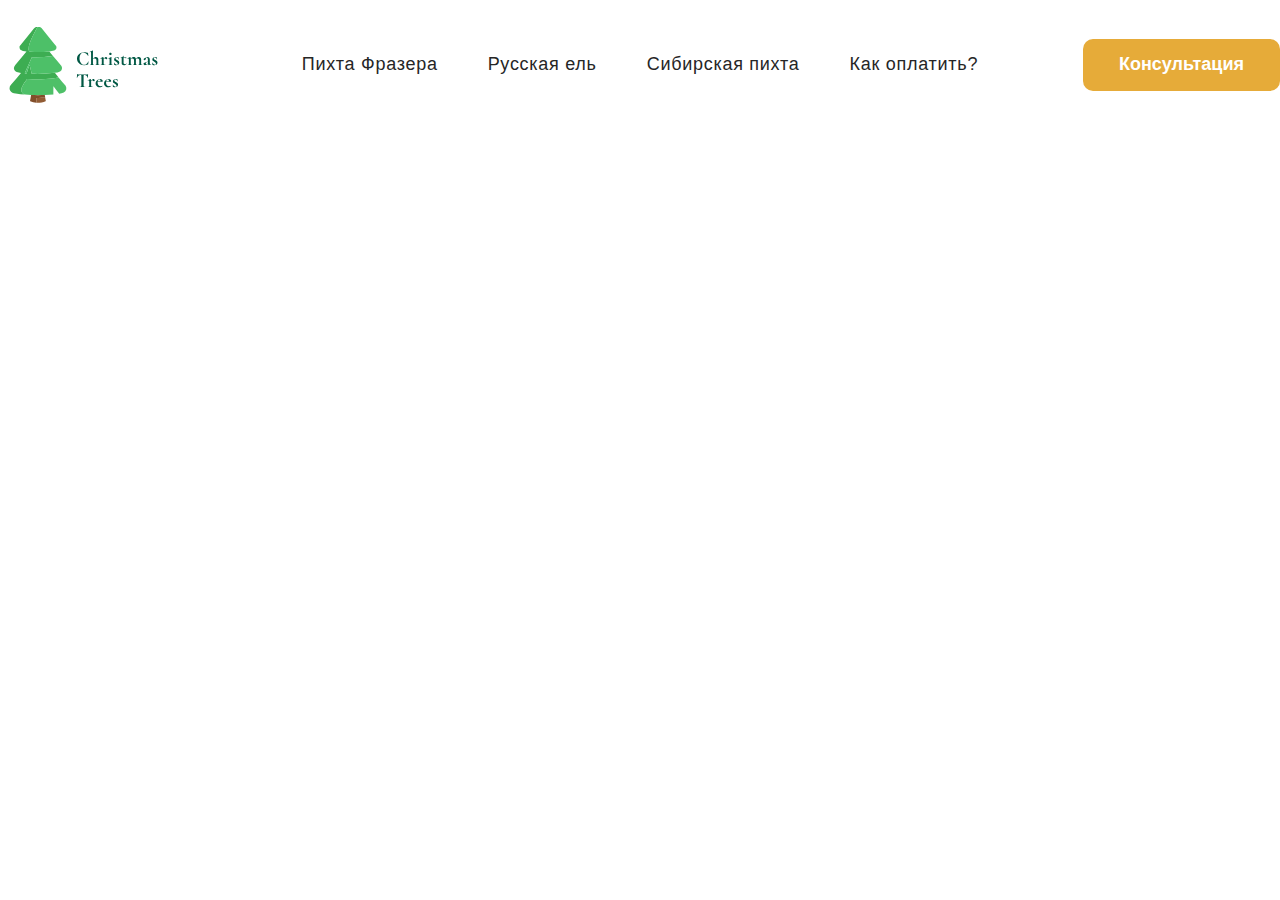
==== index.html @ d1c7f333 "first commit" ====
<!DOCTYPE html>
<html lang="ru">

<head>
  <meta charset="UTF-8">
  <meta http-equiv="X-UA-Compatible" content="IE=edge">
  <meta name="viewport" content="width=device-width, initial-scale=1.0">
  <title>Christmas Trees | Встречай Новый Год с прекрасной живой ёлочкой !</title>
  <link rel="shortcut icon" href="favicon.png" type="image/png">
  <link rel="preload" href="fonts/cormorant-v11-latin_cyrillic-700.woff2" as="font" type="font/woff2" crossorigin>
  <link rel="stylesheet" href="css/normalize.css">
  <link rel="stylesheet" href="css/default.css">
  <link rel="stylesheet" href="css/header.css">
  <link rel="stylesheet" href="css/logo.css">
  <link rel="stylesheet" href="css/burger.css">
  <link rel="stylesheet" href="css/navigation.css">
</head>

<body>
  <header class="header">
    <div class="container header__container">
      <svg class="header__logo logo" viewBox="0 0 164 76" role="image" aria-label="Логотип компании Christmas Trees">
        <use xlink:href="#logo" />
      </svg>

      <button class="burger header__burger">
        <span class="burger__line"></span>
      </button>

      <nav class="header__navigation navigation">
        <ul class="navigation__list">
          <li class="navigation__item"><a href="" class="navigation__link">Пихта Фразера</a></li>
          <li class="navigation__item"><a href="" class="navigation__link">Русская ель</a></li>
          <li class="navigation__item"><a href="" class="navigation__link">Сибирская пихта</a></li>
          <li class="navigation__item"><a href="" class="navigation__link">Как оплатить?</a></li>
        </ul>
      </nav>

      <button class="header__consultation">Консультация</button>
    </div>
  </header>

  <main>
    <section class="hero">
      <div class="container">
        <h1>Встречай Новый Год с прекрасной живой ёлочкой !</h1>
      </div>
    </section>
    <section class="features">
      <div class="container"></div>
    </section>
    <section class="product" id="1">
      <div class="container"></div>
    </section>
    <section class="product" id="2">
      <div class="container"></div>
    </section>
    <section class="product" id="3">
      <div class="container"></div>
    </section>
    <section class="pay">
      <div class="container"></div>
    </section>
  </main>
  <footer class="footer">
    <div class="container"></div>
  </footer><svg class="hide">
    <symbol id="logo" width="164" height="76" fill="none" xmlns="http://www.w3.org/2000/svg">
      <path
        d="M84.42 25.28C85.0067 25.28 85.62 25.3333 86.26 25.44C86.9 25.5333 87.4 25.66 87.76 25.82C87.88 25.86 87.9533 25.9133 87.98 25.98C88.02 26.0333 88.0533 26.1333 88.08 26.28L88.32 29.06C88.32 29.1 88.2867 29.1267 88.22 29.14C88.1533 29.1533 88.1133 29.1333 88.1 29.08C87.6467 28.0267 87.04 27.2133 86.28 26.64C85.52 26.0667 84.64 25.78 83.64 25.78C82.32 25.78 81.3 26.2667 80.58 27.24C79.86 28.2133 79.5 29.52 79.5 31.16C79.5 32.3867 79.6933 33.5067 80.08 34.52C80.48 35.5333 81.0333 36.34 81.74 36.94C82.46 37.5267 83.2733 37.82 84.18 37.82C85.0333 37.82 85.7933 37.54 86.46 36.98C87.14 36.4067 87.7467 35.54 88.28 34.38C88.2933 34.3267 88.3333 34.3067 88.4 34.32C88.48 34.3333 88.52 34.36 88.52 34.4L88.22 37.12C88.1933 37.28 88.16 37.3867 88.12 37.44C88.0933 37.48 88.02 37.5267 87.9 37.58C86.7133 38.02 85.4933 38.24 84.24 38.24C82.6133 38.24 81.2533 37.92 80.16 37.28C79.0667 36.6267 78.26 35.8067 77.74 34.82C77.2333 33.82 76.98 32.78 76.98 31.7C76.98 30.4333 77.32 29.3133 78 28.34C78.6933 27.3667 79.6067 26.6133 80.74 26.08C81.8867 25.5467 83.1133 25.28 84.42 25.28ZM99.3989 37.76C99.4522 37.76 99.4789 37.8 99.4789 37.88C99.4789 37.96 99.4522 38 99.3989 38C99.0522 38 98.7722 37.9933 98.5589 37.98L97.3989 37.96L96.1989 37.98C95.9989 37.9933 95.7256 38 95.3789 38C95.3522 38 95.3389 37.96 95.3389 37.88C95.3389 37.8 95.3522 37.76 95.3789 37.76C95.7922 37.76 96.0722 37.6667 96.2189 37.48C96.3789 37.28 96.4589 36.9133 96.4589 36.38V33.5C96.4589 32.78 96.3256 32.2467 96.0589 31.9C95.7922 31.5533 95.3789 31.38 94.8189 31.38C94.4989 31.38 94.1656 31.4467 93.8189 31.58C93.4856 31.7133 93.1922 31.8933 92.9389 32.12V36.38C92.9389 36.9133 93.0122 37.28 93.1589 37.48C93.3189 37.6667 93.6056 37.76 94.0189 37.76C94.0722 37.76 94.0989 37.8 94.0989 37.88C94.0989 37.96 94.0722 38 94.0189 38C93.6722 38 93.3922 37.9933 93.1789 37.98L92.0189 37.96L90.8189 37.98C90.6189 37.9933 90.3456 38 89.9989 38C89.9722 38 89.9589 37.96 89.9589 37.88C89.9589 37.8 89.9722 37.76 89.9989 37.76C90.4122 37.76 90.6922 37.6667 90.8389 37.48C90.9989 37.28 91.0789 36.9133 91.0789 36.38V26.22C91.0789 25.7533 91.0322 25.42 90.9389 25.22C90.8589 25.02 90.7122 24.92 90.4989 24.92C90.3122 24.92 90.0589 24.9933 89.7389 25.14H89.7189C89.6789 25.14 89.6389 25.1067 89.5989 25.04C89.5722 24.96 89.5722 24.9133 89.5989 24.9L92.5189 23.52L92.6189 23.5C92.6856 23.5 92.7522 23.5333 92.8189 23.6C92.8989 23.6533 92.9389 23.7067 92.9389 23.76V31.68C93.8856 30.5867 94.8989 30.04 95.9789 30.04C96.6989 30.04 97.2656 30.2733 97.6789 30.74C98.1056 31.1933 98.3189 31.7933 98.3189 32.54V36.38C98.3189 36.9133 98.3922 37.28 98.5389 37.48C98.6989 37.6667 98.9856 37.76 99.3989 37.76ZM105.935 30.08C106.241 30.08 106.535 30.1933 106.815 30.42C107.108 30.6333 107.255 30.8933 107.255 31.2C107.255 31.48 107.168 31.7133 106.995 31.9C106.821 32.0733 106.595 32.16 106.315 32.16C106.115 32.16 105.948 32.12 105.815 32.04C105.695 31.96 105.568 31.84 105.435 31.68C105.315 31.5467 105.208 31.4533 105.115 31.4C105.035 31.3333 104.935 31.3 104.815 31.3C104.681 31.3 104.535 31.3533 104.375 31.46C104.228 31.5533 103.995 31.76 103.675 32.08V36.38C103.675 36.9133 103.801 37.28 104.055 37.48C104.308 37.6667 104.775 37.76 105.455 37.76C105.508 37.76 105.535 37.8 105.535 37.88C105.535 37.96 105.508 38 105.455 38C104.988 38 104.621 37.9933 104.355 37.98L102.735 37.96L101.555 37.98C101.355 37.9933 101.081 38 100.735 38C100.695 38 100.675 37.96 100.675 37.88C100.675 37.8 100.695 37.76 100.735 37.76C101.148 37.76 101.428 37.6667 101.575 37.48C101.721 37.28 101.795 36.9133 101.795 36.38V32.62C101.795 32.2067 101.741 31.9067 101.635 31.72C101.541 31.52 101.388 31.42 101.175 31.42C100.948 31.42 100.628 31.5133 100.215 31.7H100.175C100.135 31.7 100.101 31.6667 100.075 31.6C100.061 31.5333 100.068 31.4933 100.095 31.48L102.875 30.12C102.955 30.0933 103.001 30.08 103.015 30.08C103.161 30.08 103.295 30.22 103.415 30.5C103.548 30.7667 103.628 31.1333 103.655 31.6C104.201 31.04 104.648 30.6467 104.995 30.42C105.355 30.1933 105.668 30.08 105.935 30.08ZM108.513 38C108.473 38 108.453 37.96 108.453 37.88C108.453 37.8 108.473 37.76 108.513 37.76C108.926 37.76 109.206 37.6667 109.353 37.48C109.499 37.28 109.573 36.9133 109.573 36.38V32.8C109.573 32.3467 109.526 32.02 109.433 31.82C109.339 31.62 109.186 31.52 108.973 31.52C108.799 31.52 108.553 31.5933 108.233 31.74H108.213C108.159 31.74 108.119 31.7067 108.093 31.64C108.066 31.56 108.073 31.5133 108.113 31.5L111.133 30.1L111.193 30.08C111.259 30.08 111.326 30.1133 111.393 30.18C111.459 30.2467 111.493 30.3067 111.493 30.36V30.8C111.466 31.3333 111.453 31.9867 111.453 32.76V36.38C111.453 36.9133 111.526 37.28 111.673 37.48C111.833 37.6667 112.119 37.76 112.533 37.76C112.573 37.76 112.593 37.8 112.593 37.88C112.593 37.96 112.573 38 112.533 38C112.186 38 111.913 37.9933 111.713 37.98L110.513 37.96L109.333 37.98C109.133 37.9933 108.859 38 108.513 38ZM110.433 28.1C110.046 28.1 109.746 27.9933 109.533 27.78C109.319 27.5667 109.213 27.2667 109.213 26.88C109.213 26.5333 109.319 26.26 109.533 26.06C109.759 25.8467 110.059 25.74 110.433 25.74C110.806 25.74 111.093 25.84 111.293 26.04C111.493 26.24 111.593 26.52 111.593 26.88C111.593 27.2667 111.493 27.5667 111.293 27.78C111.093 27.9933 110.806 28.1 110.433 28.1ZM115.547 31.24C115.547 31.6267 115.68 31.96 115.947 32.24C116.227 32.52 116.627 32.8133 117.147 33.12C117.653 33.4133 118.027 33.6467 118.267 33.82C118.52 33.98 118.747 34.2133 118.947 34.52C119.147 34.8133 119.247 35.1733 119.247 35.6C119.247 36.0533 119.133 36.48 118.907 36.88C118.68 37.28 118.34 37.6067 117.887 37.86C117.433 38.1 116.893 38.22 116.267 38.22C115.533 38.22 114.84 38.04 114.187 37.68C114.107 37.6 114.067 37.52 114.067 37.44L114.027 35.46C114.027 35.42 114.06 35.4 114.127 35.4C114.207 35.3867 114.253 35.3933 114.267 35.42C114.48 36.0867 114.833 36.6533 115.327 37.12C115.82 37.5867 116.32 37.82 116.827 37.82C117.107 37.82 117.327 37.7333 117.487 37.56C117.66 37.3867 117.747 37.1333 117.747 36.8C117.747 36.3067 117.607 35.92 117.327 35.64C117.047 35.3467 116.633 35.0467 116.087 34.74C115.62 34.4867 115.267 34.28 115.027 34.12C114.787 33.96 114.573 33.7333 114.387 33.44C114.2 33.1467 114.107 32.7867 114.107 32.36C114.107 31.5733 114.387 31 114.947 30.64C115.507 30.2667 116.193 30.08 117.007 30.08C117.313 30.08 117.587 30.1 117.827 30.14C118.08 30.18 118.36 30.26 118.667 30.38C118.787 30.42 118.847 30.4933 118.847 30.6C118.847 30.9333 118.84 31.1933 118.827 31.38L118.807 32.38C118.807 32.42 118.767 32.44 118.687 32.44C118.607 32.44 118.567 32.42 118.567 32.38C118.567 32.1267 118.46 31.8533 118.247 31.56C118.033 31.2533 117.753 30.9933 117.407 30.78C117.073 30.5667 116.727 30.46 116.367 30.46C115.82 30.46 115.547 30.72 115.547 31.24ZM126.605 36.6C126.658 36.6 126.698 36.6267 126.725 36.68C126.765 36.7333 126.765 36.7733 126.725 36.8C126.232 37.2933 125.752 37.66 125.285 37.9C124.818 38.1267 124.325 38.24 123.805 38.24C123.218 38.24 122.718 38.1 122.305 37.82C121.892 37.54 121.685 37.0667 121.685 36.4V31.96C121.685 31.5467 121.612 31.26 121.465 31.1C121.318 30.94 121.052 30.86 120.665 30.86C120.652 30.86 120.632 30.84 120.605 30.8C120.592 30.76 120.585 30.72 120.585 30.68C120.585 30.6267 120.592 30.5867 120.605 30.56C120.618 30.52 120.638 30.5 120.665 30.5C121.345 30.4733 121.892 30.3267 122.305 30.06C122.732 29.7933 123.058 29.3867 123.285 28.84C123.312 28.7867 123.365 28.76 123.445 28.76C123.538 28.76 123.585 28.7867 123.585 28.84V30.44C124.358 30.4267 125.225 30.3667 126.185 30.26C126.212 30.26 126.238 30.3133 126.265 30.42C126.305 30.5133 126.325 30.62 126.325 30.74C126.325 30.8733 126.298 31.0067 126.245 31.14C126.205 31.26 126.158 31.3133 126.105 31.3C125.238 31.1133 124.398 31.0133 123.585 31V35.74C123.585 36.2467 123.712 36.62 123.965 36.86C124.232 37.1 124.578 37.22 125.005 37.22C125.538 37.22 126.058 37.02 126.565 36.62L126.605 36.6ZM142.224 37.76C142.277 37.76 142.304 37.8 142.304 37.88C142.304 37.96 142.277 38 142.224 38C141.877 38 141.604 37.9933 141.404 37.98L140.204 37.96L139.044 37.98C138.83 37.9933 138.55 38 138.204 38C138.164 38 138.144 37.96 138.144 37.88C138.144 37.8 138.164 37.76 138.204 37.76C138.617 37.76 138.897 37.6667 139.044 37.48C139.204 37.28 139.284 36.9133 139.284 36.38V33.5C139.284 32.78 139.157 32.2467 138.904 31.9C138.664 31.5533 138.29 31.38 137.784 31.38C137.437 31.38 137.097 31.4533 136.764 31.6C136.43 31.7467 136.144 31.9467 135.904 32.2V32.32V36.38C135.904 36.9133 135.977 37.28 136.124 37.48C136.284 37.6667 136.57 37.76 136.984 37.76C137.037 37.76 137.064 37.8 137.064 37.88C137.064 37.96 137.037 38 136.984 38C136.637 38 136.364 37.9933 136.164 37.98L134.964 37.96L133.804 37.98C133.59 37.9933 133.31 38 132.964 38C132.924 38 132.904 37.96 132.904 37.88C132.904 37.8 132.924 37.76 132.964 37.76C133.377 37.76 133.657 37.6667 133.804 37.48C133.964 37.28 134.044 36.9133 134.044 36.38V33.5C134.044 32.78 133.917 32.2467 133.664 31.9C133.424 31.5533 133.05 31.38 132.544 31.38C132.224 31.38 131.904 31.4467 131.584 31.58C131.277 31.7 131.004 31.8733 130.764 32.1V36.38C130.764 36.9133 130.837 37.28 130.984 37.48C131.144 37.6667 131.43 37.76 131.844 37.76C131.884 37.76 131.904 37.8 131.904 37.88C131.904 37.96 131.884 38 131.844 38C131.497 38 131.224 37.9933 131.024 37.98L129.824 37.96L128.644 37.98C128.444 37.9933 128.17 38 127.824 38C127.784 38 127.764 37.96 127.764 37.88C127.764 37.8 127.784 37.76 127.824 37.76C128.237 37.76 128.517 37.6667 128.664 37.48C128.81 37.28 128.884 36.9133 128.884 36.38V32.62C128.884 32.2067 128.83 31.9067 128.724 31.72C128.63 31.52 128.477 31.42 128.264 31.42C128.037 31.42 127.717 31.5133 127.304 31.7H127.264C127.224 31.7 127.19 31.6667 127.164 31.6C127.15 31.5333 127.157 31.4933 127.184 31.48L129.964 30.12C130.044 30.0933 130.09 30.08 130.104 30.08C130.25 30.08 130.39 30.2267 130.524 30.52C130.657 30.8 130.737 31.18 130.764 31.66C131.67 30.58 132.644 30.04 133.684 30.04C134.31 30.04 134.81 30.1933 135.184 30.5C135.557 30.8067 135.784 31.2467 135.864 31.82C136.784 30.6333 137.804 30.04 138.924 30.04C139.644 30.04 140.19 30.2467 140.564 30.66C140.95 31.0733 141.144 31.7 141.144 32.54V36.38C141.144 36.9133 141.217 37.28 141.364 37.48C141.524 37.6667 141.81 37.76 142.224 37.76ZM151.171 36.92C151.224 36.92 151.257 36.9533 151.271 37.02C151.297 37.0733 151.284 37.1133 151.231 37.14L149.171 38.12C149.117 38.1467 149.051 38.16 148.971 38.16C148.771 38.16 148.571 38.06 148.371 37.86C148.184 37.66 148.051 37.3867 147.971 37.04L147.051 37.54C146.704 37.7133 146.344 37.86 145.971 37.98C145.597 38.0867 145.264 38.14 144.971 38.14C144.544 38.14 144.204 38.0333 143.951 37.82C143.711 37.5933 143.591 37.2733 143.591 36.86C143.591 36.5533 143.664 36.3067 143.811 36.12C143.971 35.9333 144.191 35.78 144.471 35.66C144.764 35.5267 145.224 35.3533 145.851 35.14L147.891 34.48V32.9C147.891 32.1 147.811 31.5133 147.651 31.14C147.491 30.7533 147.231 30.56 146.871 30.56C146.551 30.56 146.297 30.68 146.111 30.92C145.924 31.16 145.811 31.5533 145.771 32.1C145.691 32.8467 145.297 33.22 144.591 33.22C143.964 33.22 143.651 32.9467 143.651 32.4C143.651 32.04 143.877 31.68 144.331 31.32C144.784 30.96 145.331 30.6667 145.971 30.44C146.611 30.2133 147.171 30.1 147.651 30.1C148.277 30.1 148.784 30.2867 149.171 30.66C149.571 31.0333 149.771 31.58 149.771 32.3V35.84C149.771 36.2267 149.837 36.5267 149.971 36.74C150.117 36.9533 150.317 37.06 150.571 37.06C150.757 37.06 150.951 37.0133 151.151 36.92H151.171ZM147.911 36.72C147.897 36.6267 147.891 36.4867 147.891 36.3V34.82L146.791 35.22C146.431 35.3533 146.171 35.5 146.011 35.66C145.864 35.82 145.791 36.0133 145.791 36.24C145.791 36.52 145.871 36.74 146.031 36.9C146.191 37.06 146.391 37.14 146.631 37.14C146.924 37.14 147.264 37.0467 147.651 36.86L147.911 36.72ZM153.769 31.24C153.769 31.6267 153.902 31.96 154.169 32.24C154.449 32.52 154.849 32.8133 155.369 33.12C155.875 33.4133 156.249 33.6467 156.489 33.82C156.742 33.98 156.969 34.2133 157.169 34.52C157.369 34.8133 157.469 35.1733 157.469 35.6C157.469 36.0533 157.355 36.48 157.129 36.88C156.902 37.28 156.562 37.6067 156.109 37.86C155.655 38.1 155.115 38.22 154.489 38.22C153.755 38.22 153.062 38.04 152.409 37.68C152.329 37.6 152.289 37.52 152.289 37.44L152.249 35.46C152.249 35.42 152.282 35.4 152.349 35.4C152.429 35.3867 152.475 35.3933 152.489 35.42C152.702 36.0867 153.055 36.6533 153.549 37.12C154.042 37.5867 154.542 37.82 155.049 37.82C155.329 37.82 155.549 37.7333 155.709 37.56C155.882 37.3867 155.969 37.1333 155.969 36.8C155.969 36.3067 155.829 35.92 155.549 35.64C155.269 35.3467 154.855 35.0467 154.309 34.74C153.842 34.4867 153.489 34.28 153.249 34.12C153.009 33.96 152.795 33.7333 152.609 33.44C152.422 33.1467 152.329 32.7867 152.329 32.36C152.329 31.5733 152.609 31 153.169 30.64C153.729 30.2667 154.415 30.08 155.229 30.08C155.535 30.08 155.809 30.1 156.049 30.14C156.302 30.18 156.582 30.26 156.889 30.38C157.009 30.42 157.069 30.4933 157.069 30.6C157.069 30.9333 157.062 31.1933 157.049 31.38L157.029 32.38C157.029 32.42 156.989 32.44 156.909 32.44C156.829 32.44 156.789 32.42 156.789 32.38C156.789 32.1267 156.682 31.8533 156.469 31.56C156.255 31.2533 155.975 30.9933 155.629 30.78C155.295 30.5667 154.949 30.46 154.589 30.46C154.042 30.46 153.769 30.72 153.769 31.24ZM80.44 47.96C78.8533 47.96 77.7133 48.9933 77.02 51.06C77.0067 51.1 76.9667 51.12 76.9 51.12C76.8333 51.1067 76.8 51.08 76.8 51.04C76.8533 50.5067 76.9133 49.82 76.98 48.98C77.0467 48.1267 77.08 47.4867 77.08 47.06C77.08 46.9933 77.1133 46.96 77.18 46.96C77.26 46.96 77.3 46.9933 77.3 47.06C77.3 47.3533 77.68 47.5 78.44 47.5C79.5867 47.54 80.9267 47.56 82.46 47.56C83.2467 47.56 84.08 47.5467 84.96 47.52L86.32 47.5C86.8267 47.5 87.1933 47.4667 87.42 47.4C87.66 47.3333 87.8133 47.2 87.88 47C87.8933 46.9467 87.9333 46.92 88 46.92C88.08 46.92 88.12 46.9467 88.12 47C88.08 47.4 88.0333 48.04 87.98 48.92C87.94 49.8 87.92 50.5067 87.92 51.04C87.92 51.08 87.8867 51.1 87.82 51.1C87.7533 51.1 87.7133 51.08 87.7 51.04C87.5 50.0133 87.1267 49.2467 86.58 48.74C86.0333 48.22 85.36 47.96 84.56 47.96C84.1733 47.96 83.9133 48.0467 83.78 48.22C83.66 48.38 83.6 48.6933 83.6 49.16V58.38C83.6 58.7933 83.64 59.0933 83.72 59.28C83.8 59.4667 83.9533 59.5933 84.18 59.66C84.4067 59.7267 84.7667 59.76 85.26 59.76C85.3 59.76 85.32 59.8 85.32 59.88C85.32 59.96 85.3 60 85.26 60C84.78 60 84.4 59.9933 84.12 59.98L82.46 59.96L80.84 59.98C80.56 59.9933 80.1733 60 79.68 60C79.64 60 79.62 59.96 79.62 59.88C79.62 59.8 79.64 59.76 79.68 59.76C80.16 59.76 80.5133 59.7267 80.74 59.66C80.98 59.5933 81.14 59.4667 81.22 59.28C81.3133 59.08 81.36 58.78 81.36 58.38V49.12C81.36 48.6667 81.3 48.36 81.18 48.2C81.06 48.04 80.8133 47.96 80.44 47.96ZM93.3909 52.08C93.6976 52.08 93.9909 52.1933 94.2709 52.42C94.5643 52.6333 94.7109 52.8933 94.7109 53.2C94.7109 53.48 94.6243 53.7133 94.4509 53.9C94.2776 54.0733 94.0509 54.16 93.7709 54.16C93.5709 54.16 93.4043 54.12 93.2709 54.04C93.1509 53.96 93.0243 53.84 92.8909 53.68C92.7709 53.5467 92.6643 53.4533 92.5709 53.4C92.4909 53.3333 92.3909 53.3 92.2709 53.3C92.1376 53.3 91.9909 53.3533 91.8309 53.46C91.6843 53.5533 91.4509 53.76 91.1309 54.08V58.38C91.1309 58.9133 91.2576 59.28 91.5109 59.48C91.7643 59.6667 92.2309 59.76 92.9109 59.76C92.9643 59.76 92.9909 59.8 92.9909 59.88C92.9909 59.96 92.9643 60 92.9109 60C92.4443 60 92.0776 59.9933 91.8109 59.98L90.1909 59.96L89.0109 59.98C88.8109 59.9933 88.5376 60 88.1909 60C88.1509 60 88.1309 59.96 88.1309 59.88C88.1309 59.8 88.1509 59.76 88.1909 59.76C88.6043 59.76 88.8843 59.6667 89.0309 59.48C89.1776 59.28 89.2509 58.9133 89.2509 58.38V54.62C89.2509 54.2067 89.1976 53.9067 89.0909 53.72C88.9976 53.52 88.8443 53.42 88.6309 53.42C88.4043 53.42 88.0843 53.5133 87.6709 53.7H87.6309C87.5909 53.7 87.5576 53.6667 87.5309 53.6C87.5176 53.5333 87.5243 53.4933 87.5509 53.48L90.3309 52.12C90.4109 52.0933 90.4576 52.08 90.4709 52.08C90.6176 52.08 90.7509 52.22 90.8709 52.5C91.0043 52.7667 91.0843 53.1333 91.1109 53.6C91.6576 53.04 92.1043 52.6467 92.4509 52.42C92.8109 52.1933 93.1243 52.08 93.3909 52.08ZM102.715 58.68C102.741 58.68 102.768 58.7067 102.795 58.76C102.835 58.8133 102.841 58.8533 102.815 58.88C102.321 59.36 101.821 59.7067 101.315 59.92C100.808 60.1333 100.255 60.24 99.6547 60.24C98.8147 60.24 98.088 60.0667 97.4747 59.72C96.8614 59.36 96.3947 58.8867 96.0747 58.3C95.7547 57.7 95.5947 57.06 95.5947 56.38C95.5947 55.6067 95.7947 54.8933 96.1947 54.24C96.5947 53.5733 97.1414 53.0533 97.8347 52.68C98.528 52.2933 99.3014 52.1 100.155 52.1C100.981 52.1 101.615 52.28 102.055 52.64C102.495 52.9867 102.715 53.4667 102.715 54.08C102.715 54.4667 102.641 54.66 102.495 54.66H101.275L97.6747 54.7C97.6347 54.9533 97.6147 55.2333 97.6147 55.54C97.6147 56.6867 97.8814 57.5933 98.4147 58.26C98.9614 58.9267 99.708 59.26 100.655 59.26C100.988 59.26 101.335 59.2133 101.695 59.12C102.055 59.0267 102.381 58.8867 102.675 58.7L102.715 58.68ZM99.4147 52.5C99.0147 52.5 98.668 52.66 98.3747 52.98C98.0814 53.3 97.868 53.74 97.7347 54.3L100.575 54.24C100.535 53.08 100.148 52.5 99.4147 52.5ZM111.157 58.68C111.184 58.68 111.21 58.7067 111.237 58.76C111.277 58.8133 111.284 58.8533 111.257 58.88C110.764 59.36 110.264 59.7067 109.757 59.92C109.25 60.1333 108.697 60.24 108.097 60.24C107.257 60.24 106.53 60.0667 105.917 59.72C105.304 59.36 104.837 58.8867 104.517 58.3C104.197 57.7 104.037 57.06 104.037 56.38C104.037 55.6067 104.237 54.8933 104.637 54.24C105.037 53.5733 105.584 53.0533 106.277 52.68C106.97 52.2933 107.744 52.1 108.597 52.1C109.424 52.1 110.057 52.28 110.497 52.64C110.937 52.9867 111.157 53.4667 111.157 54.08C111.157 54.4667 111.084 54.66 110.937 54.66H109.717L106.117 54.7C106.077 54.9533 106.057 55.2333 106.057 55.54C106.057 56.6867 106.324 57.5933 106.857 58.26C107.404 58.9267 108.15 59.26 109.097 59.26C109.43 59.26 109.777 59.2133 110.137 59.12C110.497 59.0267 110.824 58.8867 111.117 58.7L111.157 58.68ZM107.857 52.5C107.457 52.5 107.11 52.66 106.817 52.98C106.524 53.3 106.31 53.74 106.177 54.3L109.017 54.24C108.977 53.08 108.59 52.5 107.857 52.5ZM114.316 53.24C114.316 53.6267 114.45 53.96 114.716 54.24C114.996 54.52 115.396 54.8133 115.916 55.12C116.423 55.4133 116.796 55.6467 117.036 55.82C117.29 55.98 117.516 56.2133 117.716 56.52C117.916 56.8133 118.016 57.1733 118.016 57.6C118.016 58.0533 117.903 58.48 117.676 58.88C117.45 59.28 117.11 59.6067 116.656 59.86C116.203 60.1 115.663 60.22 115.036 60.22C114.303 60.22 113.61 60.04 112.956 59.68C112.876 59.6 112.836 59.52 112.836 59.44L112.796 57.46C112.796 57.42 112.83 57.4 112.896 57.4C112.976 57.3867 113.023 57.3933 113.036 57.42C113.25 58.0867 113.603 58.6533 114.096 59.12C114.59 59.5867 115.09 59.82 115.596 59.82C115.876 59.82 116.096 59.7333 116.256 59.56C116.43 59.3867 116.516 59.1333 116.516 58.8C116.516 58.3067 116.376 57.92 116.096 57.64C115.816 57.3467 115.403 57.0467 114.856 56.74C114.39 56.4867 114.036 56.28 113.796 56.12C113.556 55.96 113.343 55.7333 113.156 55.44C112.97 55.1467 112.876 54.7867 112.876 54.36C112.876 53.5733 113.156 53 113.716 52.64C114.276 52.2667 114.963 52.08 115.776 52.08C116.083 52.08 116.356 52.1 116.596 52.14C116.85 52.18 117.13 52.26 117.436 52.38C117.556 52.42 117.616 52.4933 117.616 52.6C117.616 52.9333 117.61 53.1933 117.596 53.38L117.576 54.38C117.576 54.42 117.536 54.44 117.456 54.44C117.376 54.44 117.336 54.42 117.336 54.38C117.336 54.1267 117.23 53.8533 117.016 53.56C116.803 53.2533 116.523 52.9933 116.176 52.78C115.843 52.5667 115.496 52.46 115.136 52.46C114.59 52.46 114.316 52.72 114.316 53.24Z"
        fill="currentColor" />
      <g clip-path="url(#clip0_42_2)" fill-rule="evenodd" clip-rule="evenodd">
        <path
          d="M36.1445 -0.0742188C36.5898 -0.0742188 37.0351 -0.0742188 37.4804 -0.0742188C36.0363 2.56622 34.6261 5.23809 33.25 7.94141C31.8989 10.6433 30.7114 13.4142 29.6875 16.2539C28.8414 18.4054 28.4951 20.6319 28.6484 22.9336C28.7963 23.7736 29.2662 24.3427 30.0586 24.6406C36.4965 25.1694 42.9287 25.0951 49.3554 24.418C50.5291 25.8259 51.6672 27.2607 52.7695 28.7227C52.6997 28.8997 52.5513 28.9988 52.3242 29.0195C45.531 30.085 38.7028 30.4807 31.8398 30.207C29.484 35.5371 27.109 40.8561 24.7148 46.1641C25.3383 46.367 25.9814 46.4412 26.6445 46.3867C27.5056 43.4821 28.4704 40.6122 29.539 37.7773C30.3041 40.7863 31.0215 43.8045 31.6914 46.832C39.4468 47.176 47.1655 46.8297 54.8476 45.793C56.0283 47.3698 57.2652 48.9036 58.5586 50.3945C54.3542 51.2789 50.099 51.8479 45.7929 52.1016C39.7049 52.4157 33.619 52.3909 27.5351 52.0273C27.3373 52.0768 27.1392 52.1264 26.9414 52.1758C24.875 54.476 23.2174 57.049 21.9687 59.8945C21.0318 61.8656 21.0814 63.7953 22.1172 65.6836C22.9628 66.6125 23.9771 67.2557 25.1601 67.6133C21.976 67.3997 18.8094 67.0286 15.6601 66.5C13.1611 66.3709 11.2562 65.2576 9.94529 63.1602C9.17751 61.15 9.52386 59.3688 10.9843 57.8164C14.3418 53.8966 17.6817 49.963 21.0039 46.0156C19.5679 45.7179 18.1329 45.3714 16.6992 44.9766C13.4854 43.1857 13.0153 40.8355 15.289 37.9258C19.0806 33.4914 22.8163 29.0134 26.4961 24.4922C25.3197 24.2393 24.1322 24.0414 22.9336 23.8984C20.3065 23.4545 19.1932 21.9454 19.5937 19.3711C24.3506 13.5755 29.0511 7.73693 33.6953 1.85547C34.3723 1.00185 35.1887 0.358619 36.1445 -0.0742188Z"
          fill="#3DAD52" />
        <path opacity="0.993"
          d="M37.4805 -0.0742188C38.2227 -0.0742188 38.9649 -0.0742188 39.7071 -0.0742188C40.4668 0.212166 41.1347 0.657479 41.711 1.26172C46.4532 7.33027 51.3021 13.3173 56.2578 19.2227C56.8696 21.3391 56.1522 22.7987 54.1055 23.6016C52.5392 23.9773 50.9558 24.2493 49.3555 24.418C42.9287 25.0951 36.4965 25.1694 30.0586 24.6406C29.2662 24.3427 28.7963 23.7736 28.6485 22.9336C28.4951 20.6319 28.8414 18.4054 29.6875 16.2539C30.7114 13.4142 31.8989 10.6433 33.25 7.94141C34.6262 5.23809 36.0363 2.56622 37.4805 -0.0742188Z"
          fill="#4CC067" />
        <path opacity="0.995"
          d="M52.7695 28.7227C55.6614 32.1262 58.5559 35.5402 61.4531 38.9648C62.5765 41.2251 62.1064 43.0806 60.043 44.5312C58.4078 45.3319 56.6761 45.7524 54.8477 45.793C47.1656 46.8297 39.4468 47.176 31.6914 46.832C31.0215 43.8045 30.3041 40.7863 29.5391 37.7773C28.4705 40.6122 27.5056 43.4821 26.6445 46.3867C25.9815 46.4412 25.3383 46.367 24.7148 46.1641C27.109 40.8561 29.484 35.5371 31.8398 30.207C38.7029 30.4807 45.531 30.085 52.3242 29.0195C52.5513 28.9987 52.6998 28.8997 52.7695 28.7227Z"
          fill="#4CC067" />
        <path opacity="0.992"
          d="M58.5586 50.3945C60.8776 53.1843 63.2278 55.9551 65.6094 58.707C67.0368 61.514 66.4182 63.7653 63.7539 65.4609C62.3098 66.1249 60.8006 66.5456 59.2266 66.7227C57.2402 64.2913 55.3105 61.8172 53.4375 59.3008C53.3633 62.0216 53.3385 64.7431 53.3633 67.4648C50.4993 67.7448 47.6296 67.9427 44.7539 68.0586C40.2006 68.2367 35.6485 68.2367 31.0977 68.0586C29.0881 68.0212 27.109 67.8728 25.1602 67.6133C23.9771 67.2557 22.9628 66.6125 22.1172 65.6836C21.0814 63.7953 21.0318 61.8656 21.9688 59.8945C23.2174 57.049 24.875 54.476 26.9414 52.1758C27.1393 52.1264 27.3373 52.0768 27.5352 52.0273C33.619 52.3909 39.705 52.4157 45.793 52.1016C50.099 51.8479 54.3543 51.2789 58.5586 50.3945Z"
          fill="#4DC067" />
        <path opacity="0.98"
          d="M31.0977 68.0586C35.6485 68.2367 40.2006 68.2367 44.7539 68.0586C44.9779 68.9317 45.1263 69.8223 45.1992 70.7305C42.2563 70.8785 39.2875 70.9279 36.293 70.8789C36.293 72.5117 36.293 74.1445 36.293 75.7773C34.1749 75.5661 32.1462 75.0218 30.207 74.1445C30.1576 74.0455 30.108 73.9467 30.0586 73.8477C30.4212 71.9192 30.7675 69.9895 31.0977 68.0586Z"
          fill="#7F4A26" />
        <path
          d="M45.1992 70.7305C45.4263 71.6938 45.6243 72.6833 45.793 73.6992C45.7435 73.8477 45.694 73.9961 45.6445 74.1445C42.6687 75.4735 39.5515 76.0177 36.293 75.7774C36.293 74.1445 36.293 72.5117 36.293 70.8789C39.2875 70.9279 42.2563 70.8785 45.1992 70.7305Z"
          fill="#925C34" />
      </g>
    </symbol>
  </svg>
</body>

</html>
---- css/default.css ----
@font-face {
  font-family: 'Cormorant';
  src: local("cormorant"), local("Cormorant-Bold"),
    url(../fonts/cormorant-v11-latin_cyrillic-700.woff2) format("woff2"),
    url(../fonts/cormorant-v11-latin_cyrillic-700.woff) format("woff");
  font-display: swap;
  font-style: normal;
  font-weight: 700;
}

:root {
  --main-color: #fff;
  --second-color: #262626;
  --one-color: #00654E;
  --two-color: #006E55;
  --three-color: #005844;
  --main-bg-color: #005844;
  --second-bg-color: #C0B487;
  --trigger-color: #E6AB39;
  box-sizing: border-box;
}

*,
*::after,
*::before {
  box-sizing: inherit;
}

img {
  max-width: 100%;
  height: auto;
}

body {
  font-family: 'Arial', sans-serif;
  font-size: 18px;
  letter-spacing: 0.04em;
  color: var(--main-color);
}

h1,
h2 {
  font-family: 'Cormorant';
  font-weight: 700;
  font-size: 70px;
  line-height: 100%;
  color: var(--main-color);
  letter-spacing: 0.01em;
}

.container {
  max-width: 1290px;
  margin: 0 auto;
}

.hide {
  display: none;
}

ul {
  margin: 0;
  padding: 0;
  list-style: none;
}

a {
  color: inherit;
  text-decoration: none;
}

button,
input {
  font: inherit;
}

button {
  cursor: pointer;
}
---- css/header.css ----
.header {
  color: var(--second-color);
  padding: 27px 0;
}

.header__container {
  display: grid;
  grid-template-columns: 1fr 3fr 1fr;
  align-items: center;
}

.header__logo {
  justify-self: start;
}

.header__navigation {
  justify-self: center;
}

.header__consultation {
  justify-self: end;
  padding: 14px 36px;
  background-color: var(--trigger-color);
  border-radius: 10px;
  border: none;
  font-weight: 700;
  font-size: 18px;
  line-height: 130%;
  color: var(--main-color);
  box-shadow: 0px 2px 6px transparent;
  transition-property: background-color, box-shadow;
  transition-duration: 0.3s;
  transition-timing-function: ease-in-out;
}

.header__consultation:hover {
  background-color: var(--main-bg-color);
}

.header__consultation:active {
  background-color: var(--main-bg-color);
  box-shadow: 0px 2px 6px rgba(2, 67, 52, 0.36);
}

.header__consultation:focus {
  outline-color: var(--second-color);
}
---- css/logo.css ----
.logo {
  width: 164px;
  height: 76px;
  color: var(--main-bg-color);
}

.logo__second {
  color: var(--main-color);
}
---- css/burger.css ----
.burger {
  display: none;
}
---- css/navigation.css ----
.navigation__list {
  display: flex;
  gap: 50px;
}

.navigation__link {
  position: relative;
  font-size: 18px;
  line-height: 130%;
  letter-spacing: 0.04em;
  color: var(--second-color);
}

.navigation__link::before {
  content: '';
  position: absolute;
  bottom: 0;
  left: 0;
  width: 100%;
  height: 2px;
  background-color: var(--main-bg-color);
  transition-duration: 0.4s;
  transition-property: transform;
  transform: scaleX(0);
}

.navigation__link:hover::before {
  transform: scaleX(1);
}

.navigation__link:active {
  color: var(--main-bg-color);
}
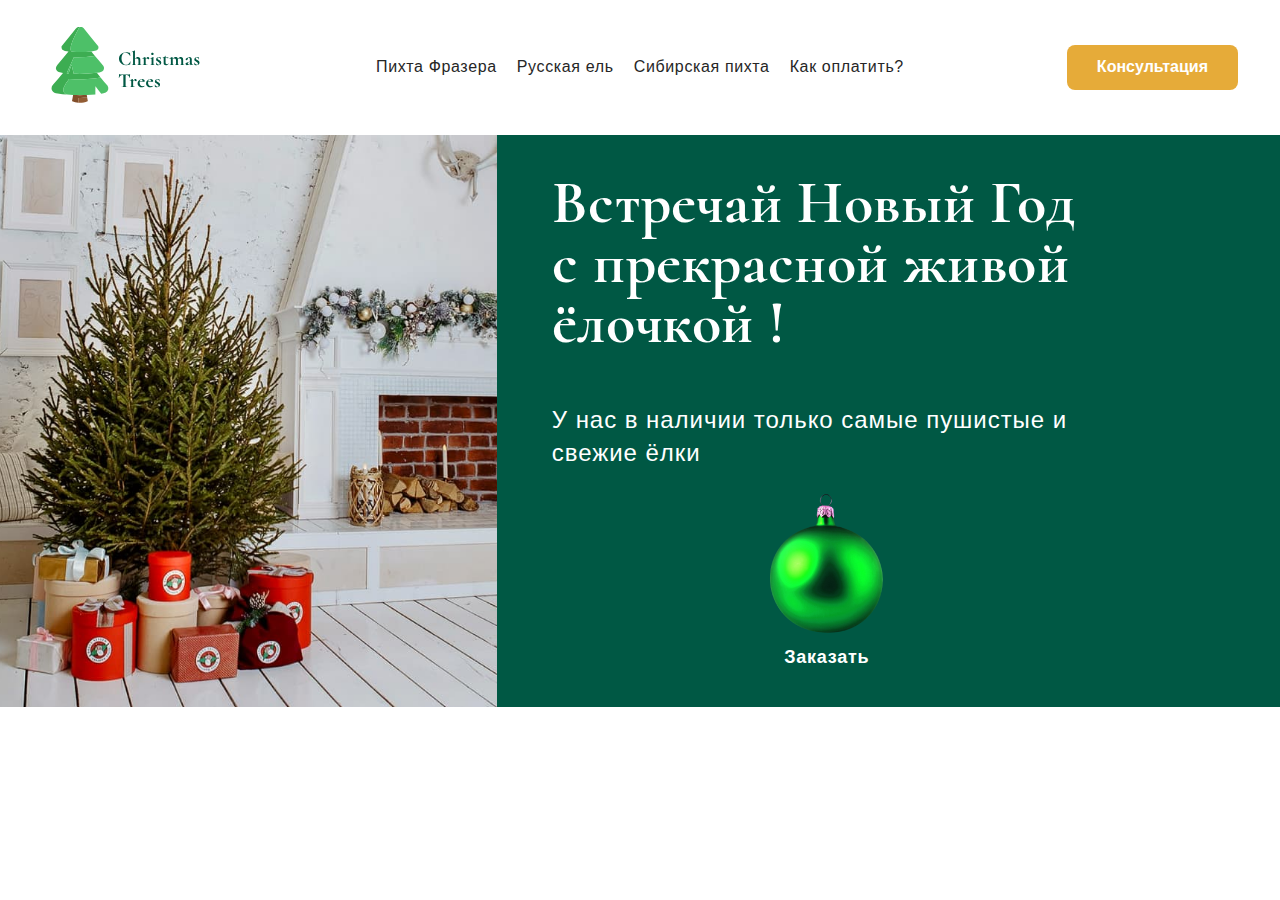
==== commit d59c4ca7: "День 2. Адаптив header. hero block" ====
--- a/index.html
+++ b/index.html
@@ -14,14 +14,17 @@
   <link rel="stylesheet" href="css/logo.css">
   <link rel="stylesheet" href="css/burger.css">
   <link rel="stylesheet" href="css/navigation.css">
+  <link rel="stylesheet" href="css/hero.css">
 </head>
 
 <body>
   <header class="header">
     <div class="container header__container">
-      <svg class="header__logo logo" viewBox="0 0 164 76" role="image" aria-label="Логотип компании Christmas Trees">
-        <use xlink:href="#logo" />
-      </svg>
+      <a href="./">
+        <svg class="header__logo logo" viewBox="0 0 164 76" role="image" aria-label="Логотип компании Christmas Trees">
+          <use xlink:href="img/icons_sprite.svg#logo" />
+        </svg>
+      </a>
 
       <button class="burger header__burger">
         <span class="burger__line"></span>
@@ -39,11 +42,20 @@
       <button class="header__consultation">Консультация</button>
     </div>
   </header>
-
   <main>
     <section class="hero">
-      <div class="container">
-        <h1>Встречай Новый Год с прекрасной живой ёлочкой !</h1>
+      <div class="container hero__container">
+        <div class="hero__left">
+          <img class="hero__img" src="./img/elka.jpg" width="705" height="769" alt="Красивая ёлка около камина">
+        </div>
+        <div class="hero__right">
+          <h1 class="hero__title">Встречай Новый Год с&nbsp;прекрасной живой ёлочкой !</h1>
+          <p class="hero__description">У нас в наличии только самые пушистые и свежие ёлки</p>
+          <a class="hero__down" href="#1">
+            <img class="hero__down-img" src="./img/bauble.png" width="113" height="139">
+            <span>Заказать</span>
+          </a>
+        </div>
       </div>
     </section>
     <section class="features">
@@ -64,33 +76,7 @@
   </main>
   <footer class="footer">
     <div class="container"></div>
-  </footer><svg class="hide">
-    <symbol id="logo" width="164" height="76" fill="none" xmlns="http://www.w3.org/2000/svg">
-      <path
-        d="M84.42 25.28C85.0067 25.28 85.62 25.3333 86.26 25.44C86.9 25.5333 87.4 25.66 87.76 25.82C87.88 25.86 87.9533 25.9133 87.98 25.98C88.02 26.0333 88.0533 26.1333 88.08 26.28L88.32 29.06C88.32 29.1 88.2867 29.1267 88.22 29.14C88.1533 29.1533 88.1133 29.1333 88.1 29.08C87.6467 28.0267 87.04 27.2133 86.28 26.64C85.52 26.0667 84.64 25.78 83.64 25.78C82.32 25.78 81.3 26.2667 80.58 27.24C79.86 28.2133 79.5 29.52 79.5 31.16C79.5 32.3867 79.6933 33.5067 80.08 34.52C80.48 35.5333 81.0333 36.34 81.74 36.94C82.46 37.5267 83.2733 37.82 84.18 37.82C85.0333 37.82 85.7933 37.54 86.46 36.98C87.14 36.4067 87.7467 35.54 88.28 34.38C88.2933 34.3267 88.3333 34.3067 88.4 34.32C88.48 34.3333 88.52 34.36 88.52 34.4L88.22 37.12C88.1933 37.28 88.16 37.3867 88.12 37.44C88.0933 37.48 88.02 37.5267 87.9 37.58C86.7133 38.02 85.4933 38.24 84.24 38.24C82.6133 38.24 81.2533 37.92 80.16 37.28C79.0667 36.6267 78.26 35.8067 77.74 34.82C77.2333 33.82 76.98 32.78 76.98 31.7C76.98 30.4333 77.32 29.3133 78 28.34C78.6933 27.3667 79.6067 26.6133 80.74 26.08C81.8867 25.5467 83.1133 25.28 84.42 25.28ZM99.3989 37.76C99.4522 37.76 99.4789 37.8 99.4789 37.88C99.4789 37.96 99.4522 38 99.3989 38C99.0522 38 98.7722 37.9933 98.5589 37.98L97.3989 37.96L96.1989 37.98C95.9989 37.9933 95.7256 38 95.3789 38C95.3522 38 95.3389 37.96 95.3389 37.88C95.3389 37.8 95.3522 37.76 95.3789 37.76C95.7922 37.76 96.0722 37.6667 96.2189 37.48C96.3789 37.28 96.4589 36.9133 96.4589 36.38V33.5C96.4589 32.78 96.3256 32.2467 96.0589 31.9C95.7922 31.5533 95.3789 31.38 94.8189 31.38C94.4989 31.38 94.1656 31.4467 93.8189 31.58C93.4856 31.7133 93.1922 31.8933 92.9389 32.12V36.38C92.9389 36.9133 93.0122 37.28 93.1589 37.48C93.3189 37.6667 93.6056 37.76 94.0189 37.76C94.0722 37.76 94.0989 37.8 94.0989 37.88C94.0989 37.96 94.0722 38 94.0189 38C93.6722 38 93.3922 37.9933 93.1789 37.98L92.0189 37.96L90.8189 37.98C90.6189 37.9933 90.3456 38 89.9989 38C89.9722 38 89.9589 37.96 89.9589 37.88C89.9589 37.8 89.9722 37.76 89.9989 37.76C90.4122 37.76 90.6922 37.6667 90.8389 37.48C90.9989 37.28 91.0789 36.9133 91.0789 36.38V26.22C91.0789 25.7533 91.0322 25.42 90.9389 25.22C90.8589 25.02 90.7122 24.92 90.4989 24.92C90.3122 24.92 90.0589 24.9933 89.7389 25.14H89.7189C89.6789 25.14 89.6389 25.1067 89.5989 25.04C89.5722 24.96 89.5722 24.9133 89.5989 24.9L92.5189 23.52L92.6189 23.5C92.6856 23.5 92.7522 23.5333 92.8189 23.6C92.8989 23.6533 92.9389 23.7067 92.9389 23.76V31.68C93.8856 30.5867 94.8989 30.04 95.9789 30.04C96.6989 30.04 97.2656 30.2733 97.6789 30.74C98.1056 31.1933 98.3189 31.7933 98.3189 32.54V36.38C98.3189 36.9133 98.3922 37.28 98.5389 37.48C98.6989 37.6667 98.9856 37.76 99.3989 37.76ZM105.935 30.08C106.241 30.08 106.535 30.1933 106.815 30.42C107.108 30.6333 107.255 30.8933 107.255 31.2C107.255 31.48 107.168 31.7133 106.995 31.9C106.821 32.0733 106.595 32.16 106.315 32.16C106.115 32.16 105.948 32.12 105.815 32.04C105.695 31.96 105.568 31.84 105.435 31.68C105.315 31.5467 105.208 31.4533 105.115 31.4C105.035 31.3333 104.935 31.3 104.815 31.3C104.681 31.3 104.535 31.3533 104.375 31.46C104.228 31.5533 103.995 31.76 103.675 32.08V36.38C103.675 36.9133 103.801 37.28 104.055 37.48C104.308 37.6667 104.775 37.76 105.455 37.76C105.508 37.76 105.535 37.8 105.535 37.88C105.535 37.96 105.508 38 105.455 38C104.988 38 104.621 37.9933 104.355 37.98L102.735 37.96L101.555 37.98C101.355 37.9933 101.081 38 100.735 38C100.695 38 100.675 37.96 100.675 37.88C100.675 37.8 100.695 37.76 100.735 37.76C101.148 37.76 101.428 37.6667 101.575 37.48C101.721 37.28 101.795 36.9133 101.795 36.38V32.62C101.795 32.2067 101.741 31.9067 101.635 31.72C101.541 31.52 101.388 31.42 101.175 31.42C100.948 31.42 100.628 31.5133 100.215 31.7H100.175C100.135 31.7 100.101 31.6667 100.075 31.6C100.061 31.5333 100.068 31.4933 100.095 31.48L102.875 30.12C102.955 30.0933 103.001 30.08 103.015 30.08C103.161 30.08 103.295 30.22 103.415 30.5C103.548 30.7667 103.628 31.1333 103.655 31.6C104.201 31.04 104.648 30.6467 104.995 30.42C105.355 30.1933 105.668 30.08 105.935 30.08ZM108.513 38C108.473 38 108.453 37.96 108.453 37.88C108.453 37.8 108.473 37.76 108.513 37.76C108.926 37.76 109.206 37.6667 109.353 37.48C109.499 37.28 109.573 36.9133 109.573 36.38V32.8C109.573 32.3467 109.526 32.02 109.433 31.82C109.339 31.62 109.186 31.52 108.973 31.52C108.799 31.52 108.553 31.5933 108.233 31.74H108.213C108.159 31.74 108.119 31.7067 108.093 31.64C108.066 31.56 108.073 31.5133 108.113 31.5L111.133 30.1L111.193 30.08C111.259 30.08 111.326 30.1133 111.393 30.18C111.459 30.2467 111.493 30.3067 111.493 30.36V30.8C111.466 31.3333 111.453 31.9867 111.453 32.76V36.38C111.453 36.9133 111.526 37.28 111.673 37.48C111.833 37.6667 112.119 37.76 112.533 37.76C112.573 37.76 112.593 37.8 112.593 37.88C112.593 37.96 112.573 38 112.533 38C112.186 38 111.913 37.9933 111.713 37.98L110.513 37.96L109.333 37.98C109.133 37.9933 108.859 38 108.513 38ZM110.433 28.1C110.046 28.1 109.746 27.9933 109.533 27.78C109.319 27.5667 109.213 27.2667 109.213 26.88C109.213 26.5333 109.319 26.26 109.533 26.06C109.759 25.8467 110.059 25.74 110.433 25.74C110.806 25.74 111.093 25.84 111.293 26.04C111.493 26.24 111.593 26.52 111.593 26.88C111.593 27.2667 111.493 27.5667 111.293 27.78C111.093 27.9933 110.806 28.1 110.433 28.1ZM115.547 31.24C115.547 31.6267 115.68 31.96 115.947 32.24C116.227 32.52 116.627 32.8133 117.147 33.12C117.653 33.4133 118.027 33.6467 118.267 33.82C118.52 33.98 118.747 34.2133 118.947 34.52C119.147 34.8133 119.247 35.1733 119.247 35.6C119.247 36.0533 119.133 36.48 118.907 36.88C118.68 37.28 118.34 37.6067 117.887 37.86C117.433 38.1 116.893 38.22 116.267 38.22C115.533 38.22 114.84 38.04 114.187 37.68C114.107 37.6 114.067 37.52 114.067 37.44L114.027 35.46C114.027 35.42 114.06 35.4 114.127 35.4C114.207 35.3867 114.253 35.3933 114.267 35.42C114.48 36.0867 114.833 36.6533 115.327 37.12C115.82 37.5867 116.32 37.82 116.827 37.82C117.107 37.82 117.327 37.7333 117.487 37.56C117.66 37.3867 117.747 37.1333 117.747 36.8C117.747 36.3067 117.607 35.92 117.327 35.64C117.047 35.3467 116.633 35.0467 116.087 34.74C115.62 34.4867 115.267 34.28 115.027 34.12C114.787 33.96 114.573 33.7333 114.387 33.44C114.2 33.1467 114.107 32.7867 114.107 32.36C114.107 31.5733 114.387 31 114.947 30.64C115.507 30.2667 116.193 30.08 117.007 30.08C117.313 30.08 117.587 30.1 117.827 30.14C118.08 30.18 118.36 30.26 118.667 30.38C118.787 30.42 118.847 30.4933 118.847 30.6C118.847 30.9333 118.84 31.1933 118.827 31.38L118.807 32.38C118.807 32.42 118.767 32.44 118.687 32.44C118.607 32.44 118.567 32.42 118.567 32.38C118.567 32.1267 118.46 31.8533 118.247 31.56C118.033 31.2533 117.753 30.9933 117.407 30.78C117.073 30.5667 116.727 30.46 116.367 30.46C115.82 30.46 115.547 30.72 115.547 31.24ZM126.605 36.6C126.658 36.6 126.698 36.6267 126.725 36.68C126.765 36.7333 126.765 36.7733 126.725 36.8C126.232 37.2933 125.752 37.66 125.285 37.9C124.818 38.1267 124.325 38.24 123.805 38.24C123.218 38.24 122.718 38.1 122.305 37.82C121.892 37.54 121.685 37.0667 121.685 36.4V31.96C121.685 31.5467 121.612 31.26 121.465 31.1C121.318 30.94 121.052 30.86 120.665 30.86C120.652 30.86 120.632 30.84 120.605 30.8C120.592 30.76 120.585 30.72 120.585 30.68C120.585 30.6267 120.592 30.5867 120.605 30.56C120.618 30.52 120.638 30.5 120.665 30.5C121.345 30.4733 121.892 30.3267 122.305 30.06C122.732 29.7933 123.058 29.3867 123.285 28.84C123.312 28.7867 123.365 28.76 123.445 28.76C123.538 28.76 123.585 28.7867 123.585 28.84V30.44C124.358 30.4267 125.225 30.3667 126.185 30.26C126.212 30.26 126.238 30.3133 126.265 30.42C126.305 30.5133 126.325 30.62 126.325 30.74C126.325 30.8733 126.298 31.0067 126.245 31.14C126.205 31.26 126.158 31.3133 126.105 31.3C125.238 31.1133 124.398 31.0133 123.585 31V35.74C123.585 36.2467 123.712 36.62 123.965 36.86C124.232 37.1 124.578 37.22 125.005 37.22C125.538 37.22 126.058 37.02 126.565 36.62L126.605 36.6ZM142.224 37.76C142.277 37.76 142.304 37.8 142.304 37.88C142.304 37.96 142.277 38 142.224 38C141.877 38 141.604 37.9933 141.404 37.98L140.204 37.96L139.044 37.98C138.83 37.9933 138.55 38 138.204 38C138.164 38 138.144 37.96 138.144 37.88C138.144 37.8 138.164 37.76 138.204 37.76C138.617 37.76 138.897 37.6667 139.044 37.48C139.204 37.28 139.284 36.9133 139.284 36.38V33.5C139.284 32.78 139.157 32.2467 138.904 31.9C138.664 31.5533 138.29 31.38 137.784 31.38C137.437 31.38 137.097 31.4533 136.764 31.6C136.43 31.7467 136.144 31.9467 135.904 32.2V32.32V36.38C135.904 36.9133 135.977 37.28 136.124 37.48C136.284 37.6667 136.57 37.76 136.984 37.76C137.037 37.76 137.064 37.8 137.064 37.88C137.064 37.96 137.037 38 136.984 38C136.637 38 136.364 37.9933 136.164 37.98L134.964 37.96L133.804 37.98C133.59 37.9933 133.31 38 132.964 38C132.924 38 132.904 37.96 132.904 37.88C132.904 37.8 132.924 37.76 132.964 37.76C133.377 37.76 133.657 37.6667 133.804 37.48C133.964 37.28 134.044 36.9133 134.044 36.38V33.5C134.044 32.78 133.917 32.2467 133.664 31.9C133.424 31.5533 133.05 31.38 132.544 31.38C132.224 31.38 131.904 31.4467 131.584 31.58C131.277 31.7 131.004 31.8733 130.764 32.1V36.38C130.764 36.9133 130.837 37.28 130.984 37.48C131.144 37.6667 131.43 37.76 131.844 37.76C131.884 37.76 131.904 37.8 131.904 37.88C131.904 37.96 131.884 38 131.844 38C131.497 38 131.224 37.9933 131.024 37.98L129.824 37.96L128.644 37.98C128.444 37.9933 128.17 38 127.824 38C127.784 38 127.764 37.96 127.764 37.88C127.764 37.8 127.784 37.76 127.824 37.76C128.237 37.76 128.517 37.6667 128.664 37.48C128.81 37.28 128.884 36.9133 128.884 36.38V32.62C128.884 32.2067 128.83 31.9067 128.724 31.72C128.63 31.52 128.477 31.42 128.264 31.42C128.037 31.42 127.717 31.5133 127.304 31.7H127.264C127.224 31.7 127.19 31.6667 127.164 31.6C127.15 31.5333 127.157 31.4933 127.184 31.48L129.964 30.12C130.044 30.0933 130.09 30.08 130.104 30.08C130.25 30.08 130.39 30.2267 130.524 30.52C130.657 30.8 130.737 31.18 130.764 31.66C131.67 30.58 132.644 30.04 133.684 30.04C134.31 30.04 134.81 30.1933 135.184 30.5C135.557 30.8067 135.784 31.2467 135.864 31.82C136.784 30.6333 137.804 30.04 138.924 30.04C139.644 30.04 140.19 30.2467 140.564 30.66C140.95 31.0733 141.144 31.7 141.144 32.54V36.38C141.144 36.9133 141.217 37.28 141.364 37.48C141.524 37.6667 141.81 37.76 142.224 37.76ZM151.171 36.92C151.224 36.92 151.257 36.9533 151.271 37.02C151.297 37.0733 151.284 37.1133 151.231 37.14L149.171 38.12C149.117 38.1467 149.051 38.16 148.971 38.16C148.771 38.16 148.571 38.06 148.371 37.86C148.184 37.66 148.051 37.3867 147.971 37.04L147.051 37.54C146.704 37.7133 146.344 37.86 145.971 37.98C145.597 38.0867 145.264 38.14 144.971 38.14C144.544 38.14 144.204 38.0333 143.951 37.82C143.711 37.5933 143.591 37.2733 143.591 36.86C143.591 36.5533 143.664 36.3067 143.811 36.12C143.971 35.9333 144.191 35.78 144.471 35.66C144.764 35.5267 145.224 35.3533 145.851 35.14L147.891 34.48V32.9C147.891 32.1 147.811 31.5133 147.651 31.14C147.491 30.7533 147.231 30.56 146.871 30.56C146.551 30.56 146.297 30.68 146.111 30.92C145.924 31.16 145.811 31.5533 145.771 32.1C145.691 32.8467 145.297 33.22 144.591 33.22C143.964 33.22 143.651 32.9467 143.651 32.4C143.651 32.04 143.877 31.68 144.331 31.32C144.784 30.96 145.331 30.6667 145.971 30.44C146.611 30.2133 147.171 30.1 147.651 30.1C148.277 30.1 148.784 30.2867 149.171 30.66C149.571 31.0333 149.771 31.58 149.771 32.3V35.84C149.771 36.2267 149.837 36.5267 149.971 36.74C150.117 36.9533 150.317 37.06 150.571 37.06C150.757 37.06 150.951 37.0133 151.151 36.92H151.171ZM147.911 36.72C147.897 36.6267 147.891 36.4867 147.891 36.3V34.82L146.791 35.22C146.431 35.3533 146.171 35.5 146.011 35.66C145.864 35.82 145.791 36.0133 145.791 36.24C145.791 36.52 145.871 36.74 146.031 36.9C146.191 37.06 146.391 37.14 146.631 37.14C146.924 37.14 147.264 37.0467 147.651 36.86L147.911 36.72ZM153.769 31.24C153.769 31.6267 153.902 31.96 154.169 32.24C154.449 32.52 154.849 32.8133 155.369 33.12C155.875 33.4133 156.249 33.6467 156.489 33.82C156.742 33.98 156.969 34.2133 157.169 34.52C157.369 34.8133 157.469 35.1733 157.469 35.6C157.469 36.0533 157.355 36.48 157.129 36.88C156.902 37.28 156.562 37.6067 156.109 37.86C155.655 38.1 155.115 38.22 154.489 38.22C153.755 38.22 153.062 38.04 152.409 37.68C152.329 37.6 152.289 37.52 152.289 37.44L152.249 35.46C152.249 35.42 152.282 35.4 152.349 35.4C152.429 35.3867 152.475 35.3933 152.489 35.42C152.702 36.0867 153.055 36.6533 153.549 37.12C154.042 37.5867 154.542 37.82 155.049 37.82C155.329 37.82 155.549 37.7333 155.709 37.56C155.882 37.3867 155.969 37.1333 155.969 36.8C155.969 36.3067 155.829 35.92 155.549 35.64C155.269 35.3467 154.855 35.0467 154.309 34.74C153.842 34.4867 153.489 34.28 153.249 34.12C153.009 33.96 152.795 33.7333 152.609 33.44C152.422 33.1467 152.329 32.7867 152.329 32.36C152.329 31.5733 152.609 31 153.169 30.64C153.729 30.2667 154.415 30.08 155.229 30.08C155.535 30.08 155.809 30.1 156.049 30.14C156.302 30.18 156.582 30.26 156.889 30.38C157.009 30.42 157.069 30.4933 157.069 30.6C157.069 30.9333 157.062 31.1933 157.049 31.38L157.029 32.38C157.029 32.42 156.989 32.44 156.909 32.44C156.829 32.44 156.789 32.42 156.789 32.38C156.789 32.1267 156.682 31.8533 156.469 31.56C156.255 31.2533 155.975 30.9933 155.629 30.78C155.295 30.5667 154.949 30.46 154.589 30.46C154.042 30.46 153.769 30.72 153.769 31.24ZM80.44 47.96C78.8533 47.96 77.7133 48.9933 77.02 51.06C77.0067 51.1 76.9667 51.12 76.9 51.12C76.8333 51.1067 76.8 51.08 76.8 51.04C76.8533 50.5067 76.9133 49.82 76.98 48.98C77.0467 48.1267 77.08 47.4867 77.08 47.06C77.08 46.9933 77.1133 46.96 77.18 46.96C77.26 46.96 77.3 46.9933 77.3 47.06C77.3 47.3533 77.68 47.5 78.44 47.5C79.5867 47.54 80.9267 47.56 82.46 47.56C83.2467 47.56 84.08 47.5467 84.96 47.52L86.32 47.5C86.8267 47.5 87.1933 47.4667 87.42 47.4C87.66 47.3333 87.8133 47.2 87.88 47C87.8933 46.9467 87.9333 46.92 88 46.92C88.08 46.92 88.12 46.9467 88.12 47C88.08 47.4 88.0333 48.04 87.98 48.92C87.94 49.8 87.92 50.5067 87.92 51.04C87.92 51.08 87.8867 51.1 87.82 51.1C87.7533 51.1 87.7133 51.08 87.7 51.04C87.5 50.0133 87.1267 49.2467 86.58 48.74C86.0333 48.22 85.36 47.96 84.56 47.96C84.1733 47.96 83.9133 48.0467 83.78 48.22C83.66 48.38 83.6 48.6933 83.6 49.16V58.38C83.6 58.7933 83.64 59.0933 83.72 59.28C83.8 59.4667 83.9533 59.5933 84.18 59.66C84.4067 59.7267 84.7667 59.76 85.26 59.76C85.3 59.76 85.32 59.8 85.32 59.88C85.32 59.96 85.3 60 85.26 60C84.78 60 84.4 59.9933 84.12 59.98L82.46 59.96L80.84 59.98C80.56 59.9933 80.1733 60 79.68 60C79.64 60 79.62 59.96 79.62 59.88C79.62 59.8 79.64 59.76 79.68 59.76C80.16 59.76 80.5133 59.7267 80.74 59.66C80.98 59.5933 81.14 59.4667 81.22 59.28C81.3133 59.08 81.36 58.78 81.36 58.38V49.12C81.36 48.6667 81.3 48.36 81.18 48.2C81.06 48.04 80.8133 47.96 80.44 47.96ZM93.3909 52.08C93.6976 52.08 93.9909 52.1933 94.2709 52.42C94.5643 52.6333 94.7109 52.8933 94.7109 53.2C94.7109 53.48 94.6243 53.7133 94.4509 53.9C94.2776 54.0733 94.0509 54.16 93.7709 54.16C93.5709 54.16 93.4043 54.12 93.2709 54.04C93.1509 53.96 93.0243 53.84 92.8909 53.68C92.7709 53.5467 92.6643 53.4533 92.5709 53.4C92.4909 53.3333 92.3909 53.3 92.2709 53.3C92.1376 53.3 91.9909 53.3533 91.8309 53.46C91.6843 53.5533 91.4509 53.76 91.1309 54.08V58.38C91.1309 58.9133 91.2576 59.28 91.5109 59.48C91.7643 59.6667 92.2309 59.76 92.9109 59.76C92.9643 59.76 92.9909 59.8 92.9909 59.88C92.9909 59.96 92.9643 60 92.9109 60C92.4443 60 92.0776 59.9933 91.8109 59.98L90.1909 59.96L89.0109 59.98C88.8109 59.9933 88.5376 60 88.1909 60C88.1509 60 88.1309 59.96 88.1309 59.88C88.1309 59.8 88.1509 59.76 88.1909 59.76C88.6043 59.76 88.8843 59.6667 89.0309 59.48C89.1776 59.28 89.2509 58.9133 89.2509 58.38V54.62C89.2509 54.2067 89.1976 53.9067 89.0909 53.72C88.9976 53.52 88.8443 53.42 88.6309 53.42C88.4043 53.42 88.0843 53.5133 87.6709 53.7H87.6309C87.5909 53.7 87.5576 53.6667 87.5309 53.6C87.5176 53.5333 87.5243 53.4933 87.5509 53.48L90.3309 52.12C90.4109 52.0933 90.4576 52.08 90.4709 52.08C90.6176 52.08 90.7509 52.22 90.8709 52.5C91.0043 52.7667 91.0843 53.1333 91.1109 53.6C91.6576 53.04 92.1043 52.6467 92.4509 52.42C92.8109 52.1933 93.1243 52.08 93.3909 52.08ZM102.715 58.68C102.741 58.68 102.768 58.7067 102.795 58.76C102.835 58.8133 102.841 58.8533 102.815 58.88C102.321 59.36 101.821 59.7067 101.315 59.92C100.808 60.1333 100.255 60.24 99.6547 60.24C98.8147 60.24 98.088 60.0667 97.4747 59.72C96.8614 59.36 96.3947 58.8867 96.0747 58.3C95.7547 57.7 95.5947 57.06 95.5947 56.38C95.5947 55.6067 95.7947 54.8933 96.1947 54.24C96.5947 53.5733 97.1414 53.0533 97.8347 52.68C98.528 52.2933 99.3014 52.1 100.155 52.1C100.981 52.1 101.615 52.28 102.055 52.64C102.495 52.9867 102.715 53.4667 102.715 54.08C102.715 54.4667 102.641 54.66 102.495 54.66H101.275L97.6747 54.7C97.6347 54.9533 97.6147 55.2333 97.6147 55.54C97.6147 56.6867 97.8814 57.5933 98.4147 58.26C98.9614 58.9267 99.708 59.26 100.655 59.26C100.988 59.26 101.335 59.2133 101.695 59.12C102.055 59.0267 102.381 58.8867 102.675 58.7L102.715 58.68ZM99.4147 52.5C99.0147 52.5 98.668 52.66 98.3747 52.98C98.0814 53.3 97.868 53.74 97.7347 54.3L100.575 54.24C100.535 53.08 100.148 52.5 99.4147 52.5ZM111.157 58.68C111.184 58.68 111.21 58.7067 111.237 58.76C111.277 58.8133 111.284 58.8533 111.257 58.88C110.764 59.36 110.264 59.7067 109.757 59.92C109.25 60.1333 108.697 60.24 108.097 60.24C107.257 60.24 106.53 60.0667 105.917 59.72C105.304 59.36 104.837 58.8867 104.517 58.3C104.197 57.7 104.037 57.06 104.037 56.38C104.037 55.6067 104.237 54.8933 104.637 54.24C105.037 53.5733 105.584 53.0533 106.277 52.68C106.97 52.2933 107.744 52.1 108.597 52.1C109.424 52.1 110.057 52.28 110.497 52.64C110.937 52.9867 111.157 53.4667 111.157 54.08C111.157 54.4667 111.084 54.66 110.937 54.66H109.717L106.117 54.7C106.077 54.9533 106.057 55.2333 106.057 55.54C106.057 56.6867 106.324 57.5933 106.857 58.26C107.404 58.9267 108.15 59.26 109.097 59.26C109.43 59.26 109.777 59.2133 110.137 59.12C110.497 59.0267 110.824 58.8867 111.117 58.7L111.157 58.68ZM107.857 52.5C107.457 52.5 107.11 52.66 106.817 52.98C106.524 53.3 106.31 53.74 106.177 54.3L109.017 54.24C108.977 53.08 108.59 52.5 107.857 52.5ZM114.316 53.24C114.316 53.6267 114.45 53.96 114.716 54.24C114.996 54.52 115.396 54.8133 115.916 55.12C116.423 55.4133 116.796 55.6467 117.036 55.82C117.29 55.98 117.516 56.2133 117.716 56.52C117.916 56.8133 118.016 57.1733 118.016 57.6C118.016 58.0533 117.903 58.48 117.676 58.88C117.45 59.28 117.11 59.6067 116.656 59.86C116.203 60.1 115.663 60.22 115.036 60.22C114.303 60.22 113.61 60.04 112.956 59.68C112.876 59.6 112.836 59.52 112.836 59.44L112.796 57.46C112.796 57.42 112.83 57.4 112.896 57.4C112.976 57.3867 113.023 57.3933 113.036 57.42C113.25 58.0867 113.603 58.6533 114.096 59.12C114.59 59.5867 115.09 59.82 115.596 59.82C115.876 59.82 116.096 59.7333 116.256 59.56C116.43 59.3867 116.516 59.1333 116.516 58.8C116.516 58.3067 116.376 57.92 116.096 57.64C115.816 57.3467 115.403 57.0467 114.856 56.74C114.39 56.4867 114.036 56.28 113.796 56.12C113.556 55.96 113.343 55.7333 113.156 55.44C112.97 55.1467 112.876 54.7867 112.876 54.36C112.876 53.5733 113.156 53 113.716 52.64C114.276 52.2667 114.963 52.08 115.776 52.08C116.083 52.08 116.356 52.1 116.596 52.14C116.85 52.18 117.13 52.26 117.436 52.38C117.556 52.42 117.616 52.4933 117.616 52.6C117.616 52.9333 117.61 53.1933 117.596 53.38L117.576 54.38C117.576 54.42 117.536 54.44 117.456 54.44C117.376 54.44 117.336 54.42 117.336 54.38C117.336 54.1267 117.23 53.8533 117.016 53.56C116.803 53.2533 116.523 52.9933 116.176 52.78C115.843 52.5667 115.496 52.46 115.136 52.46C114.59 52.46 114.316 52.72 114.316 53.24Z"
-        fill="currentColor" />
-      <g clip-path="url(#clip0_42_2)" fill-rule="evenodd" clip-rule="evenodd">
-        <path
-          d="M36.1445 -0.0742188C36.5898 -0.0742188 37.0351 -0.0742188 37.4804 -0.0742188C36.0363 2.56622 34.6261 5.23809 33.25 7.94141C31.8989 10.6433 30.7114 13.4142 29.6875 16.2539C28.8414 18.4054 28.4951 20.6319 28.6484 22.9336C28.7963 23.7736 29.2662 24.3427 30.0586 24.6406C36.4965 25.1694 42.9287 25.0951 49.3554 24.418C50.5291 25.8259 51.6672 27.2607 52.7695 28.7227C52.6997 28.8997 52.5513 28.9988 52.3242 29.0195C45.531 30.085 38.7028 30.4807 31.8398 30.207C29.484 35.5371 27.109 40.8561 24.7148 46.1641C25.3383 46.367 25.9814 46.4412 26.6445 46.3867C27.5056 43.4821 28.4704 40.6122 29.539 37.7773C30.3041 40.7863 31.0215 43.8045 31.6914 46.832C39.4468 47.176 47.1655 46.8297 54.8476 45.793C56.0283 47.3698 57.2652 48.9036 58.5586 50.3945C54.3542 51.2789 50.099 51.8479 45.7929 52.1016C39.7049 52.4157 33.619 52.3909 27.5351 52.0273C27.3373 52.0768 27.1392 52.1264 26.9414 52.1758C24.875 54.476 23.2174 57.049 21.9687 59.8945C21.0318 61.8656 21.0814 63.7953 22.1172 65.6836C22.9628 66.6125 23.9771 67.2557 25.1601 67.6133C21.976 67.3997 18.8094 67.0286 15.6601 66.5C13.1611 66.3709 11.2562 65.2576 9.94529 63.1602C9.17751 61.15 9.52386 59.3688 10.9843 57.8164C14.3418 53.8966 17.6817 49.963 21.0039 46.0156C19.5679 45.7179 18.1329 45.3714 16.6992 44.9766C13.4854 43.1857 13.0153 40.8355 15.289 37.9258C19.0806 33.4914 22.8163 29.0134 26.4961 24.4922C25.3197 24.2393 24.1322 24.0414 22.9336 23.8984C20.3065 23.4545 19.1932 21.9454 19.5937 19.3711C24.3506 13.5755 29.0511 7.73693 33.6953 1.85547C34.3723 1.00185 35.1887 0.358619 36.1445 -0.0742188Z"
-          fill="#3DAD52" />
-        <path opacity="0.993"
-          d="M37.4805 -0.0742188C38.2227 -0.0742188 38.9649 -0.0742188 39.7071 -0.0742188C40.4668 0.212166 41.1347 0.657479 41.711 1.26172C46.4532 7.33027 51.3021 13.3173 56.2578 19.2227C56.8696 21.3391 56.1522 22.7987 54.1055 23.6016C52.5392 23.9773 50.9558 24.2493 49.3555 24.418C42.9287 25.0951 36.4965 25.1694 30.0586 24.6406C29.2662 24.3427 28.7963 23.7736 28.6485 22.9336C28.4951 20.6319 28.8414 18.4054 29.6875 16.2539C30.7114 13.4142 31.8989 10.6433 33.25 7.94141C34.6262 5.23809 36.0363 2.56622 37.4805 -0.0742188Z"
-          fill="#4CC067" />
-        <path opacity="0.995"
-          d="M52.7695 28.7227C55.6614 32.1262 58.5559 35.5402 61.4531 38.9648C62.5765 41.2251 62.1064 43.0806 60.043 44.5312C58.4078 45.3319 56.6761 45.7524 54.8477 45.793C47.1656 46.8297 39.4468 47.176 31.6914 46.832C31.0215 43.8045 30.3041 40.7863 29.5391 37.7773C28.4705 40.6122 27.5056 43.4821 26.6445 46.3867C25.9815 46.4412 25.3383 46.367 24.7148 46.1641C27.109 40.8561 29.484 35.5371 31.8398 30.207C38.7029 30.4807 45.531 30.085 52.3242 29.0195C52.5513 28.9987 52.6998 28.8997 52.7695 28.7227Z"
-          fill="#4CC067" />
-        <path opacity="0.992"
-          d="M58.5586 50.3945C60.8776 53.1843 63.2278 55.9551 65.6094 58.707C67.0368 61.514 66.4182 63.7653 63.7539 65.4609C62.3098 66.1249 60.8006 66.5456 59.2266 66.7227C57.2402 64.2913 55.3105 61.8172 53.4375 59.3008C53.3633 62.0216 53.3385 64.7431 53.3633 67.4648C50.4993 67.7448 47.6296 67.9427 44.7539 68.0586C40.2006 68.2367 35.6485 68.2367 31.0977 68.0586C29.0881 68.0212 27.109 67.8728 25.1602 67.6133C23.9771 67.2557 22.9628 66.6125 22.1172 65.6836C21.0814 63.7953 21.0318 61.8656 21.9688 59.8945C23.2174 57.049 24.875 54.476 26.9414 52.1758C27.1393 52.1264 27.3373 52.0768 27.5352 52.0273C33.619 52.3909 39.705 52.4157 45.793 52.1016C50.099 51.8479 54.3543 51.2789 58.5586 50.3945Z"
-          fill="#4DC067" />
-        <path opacity="0.98"
-          d="M31.0977 68.0586C35.6485 68.2367 40.2006 68.2367 44.7539 68.0586C44.9779 68.9317 45.1263 69.8223 45.1992 70.7305C42.2563 70.8785 39.2875 70.9279 36.293 70.8789C36.293 72.5117 36.293 74.1445 36.293 75.7773C34.1749 75.5661 32.1462 75.0218 30.207 74.1445C30.1576 74.0455 30.108 73.9467 30.0586 73.8477C30.4212 71.9192 30.7675 69.9895 31.0977 68.0586Z"
-          fill="#7F4A26" />
-        <path
-          d="M45.1992 70.7305C45.4263 71.6938 45.6243 72.6833 45.793 73.6992C45.7435 73.8477 45.694 73.9961 45.6445 74.1445C42.6687 75.4735 39.5515 76.0177 36.293 75.7774C36.293 74.1445 36.293 72.5117 36.293 70.8789C39.2875 70.9279 42.2563 70.8785 45.1992 70.7305Z"
-          fill="#925C34" />
-      </g>
-    </symbol>
-  </svg>
+  </footer>
 </body>
 
 </html>--- a/css/default.css
+++ b/css/default.css
@@ -48,9 +48,17 @@
   letter-spacing: 0.01em;
 }
 
+h1,
+h2,
+h3,
+p {
+  margin: 0;
+}
+
 .container {
-  max-width: 1290px;
+  max-width: calc(42px + 1290px + 42px);
   margin: 0 auto;
+  padding: 0 42px;
 }
 
 .hide {
@@ -75,4 +83,22 @@
 
 button {
   cursor: pointer;
+}
+
+@media (max-width: 1440px) {
+  .container {
+    padding: 0 42px;
+  }
+}
+
+@media (max-width: 1000px) {
+  .container {
+    padding: 0 39px;
+  }
+}
+
+@media (max-width: 580px) {
+  .container {
+    padding: 0 10px;
+  }
 }--- a/css/header.css
+++ b/css/header.css
@@ -44,4 +44,66 @@
 
 .header__consultation:focus {
   outline-color: var(--second-color);
+}
+
+@media (max-width: 1440px) {
+  .header__consultation {
+    padding: 12px 30px;
+    font-size: 16px;
+    border-radius: 8px;
+  }
+}
+
+@media (max-width: 1000px) {
+  .header {
+    padding: 20px 0;
+  }
+
+  .header__container {
+    grid-template-columns: repeat(3, 1fr);
+    gap: 38px;
+  }
+
+  .header__burger {
+    grid-row: 1;
+    grid-column: 1;
+    justify-self: start;
+  }
+
+  .header__logo {
+    grid-row: 1;
+    grid-column: 2;
+    justify-self: center;
+  }
+
+  .header__consultation {
+    padding: 8px 20px;
+    font-size: 14px;
+    border-radius: 6px;
+    grid-row: 1;
+    grid-column: 3;
+  }
+
+  .header__navigation {
+    grid-row: 2;
+    grid-column: 1/4;
+  }
+}
+
+@media (max-width: 580px) {
+  .header {
+    padding-top: 16px;
+    padding-bottom: 20px;
+  }
+
+  .header__container {
+    grid-template-columns: repeat(3, 1fr);
+    gap: 15px;
+  }
+
+  .header__consultation {
+    padding: 5px 14px;
+    font-size: 12px;
+  }
+
 }--- a/css/logo.css
+++ b/css/logo.css
@@ -6,4 +6,17 @@
 
 .logo__second {
   color: var(--main-color);
+}
+
+@media (max-width: 1200px) {
+  .logo {
+    width: 115px;
+    height: 55px;
+  }
+}
+@media (max-width: 580px) {
+  .logo {
+    width: 73px;
+    height: 35px;
+  }
 }--- a/css/burger.css
+++ b/css/burger.css
@@ -1,3 +1,9 @@
 .burger {
   display: none;
+}
+
+@media (max-width: 1000px) {
+  .burger {
+    display: block;
+  }
 }--- a/css/navigation.css
+++ b/css/navigation.css
@@ -1,5 +1,6 @@
 .navigation__list {
   display: flex;
+  justify-content: space-between;
   gap: 50px;
 }
 
@@ -30,4 +31,54 @@
 
 .navigation__link:active {
   color: var(--main-bg-color);
+}
+
+@media (max-width:1440px) {
+  .navigation__list {
+    gap: 20px;
+  }
+
+  .navigation__link {
+    font-size: 16px;
+  }
+}
+
+@media (max-width: 1000px) {
+  .navigation {
+    display: none;
+    width: 100%;
+  }
+
+  .navigation_active {
+    display: block;
+  }
+
+  .navigation__item {
+    flex-basis: 146px;
+  }
+
+  .navigation__link {
+    display: block;
+    width: 100%;
+    border: 1px solid #E5AB39;
+    border-radius: 20px;
+    text-align: center;
+    padding: 7px 10px;
+    font-size: 14px;
+  }
+
+  .navigation__link::before {
+    content: none;
+  }
+}
+
+@media(max-width: 760px) {
+  .navigation__list {
+    flex-wrap: wrap;
+    gap: 8px 6px;
+  }
+
+  .navigation__item {
+    flex-basis: calc(50% - 6px);
+  }
 }--- a/css/hero.css
+++ b/css/hero.css
@@ -0,0 +1,177 @@
+.hero {
+  background-color: var(--main-bg-color);
+  color: var(--main-color);
+}
+
+.hero__container {
+  display: flex;
+  align-items: center;
+}
+
+.hero__left {
+  margin-left: -155px;
+  margin-right: 110px;
+  font-size: 0;
+}
+
+.hero__right {
+  padding-top: 20px;
+  padding-bottom: 20px;
+  max-width: 630px;
+}
+
+.hero__title {
+  font-weight: 700;
+  font-size: 70px;
+  line-height: 100%;
+  letter-spacing: 0.01em;
+  margin-bottom: 50px;
+}
+
+.hero__description {
+  font-size: 26px;
+  line-height: 140%;
+  letter-spacing: 0.04em;
+  margin-bottom: 24px;
+}
+
+.hero__down {
+  display: flex;
+  flex-direction: column;
+  align-items: center;
+  margin: 0 auto;
+  max-width: 113px;
+  font-weight: 700;
+  font-size: 18px;
+  line-height: 130%;
+  letter-spacing: 0.04em;
+}
+
+.hero__down-img {
+  filter: drop-shadow(4px 7px 20px transparent);
+  transition: filter 0.3s ease;
+  margin-bottom: 13px;
+}
+
+.hero__down:hover .hero__down-img {
+  filter: drop-shadow(4px 7px 20px var(--second-color));
+}
+
+@media(max-width: 1440px) {
+  .hero__img {
+    width: 41vw;
+  }
+
+  .hero__left {
+    margin-left: -70px;
+    margin-right: 55px;
+  }
+
+  .hero__right {
+    max-width: 550px;
+  }
+
+  .hero__title {
+    font-size: 60px;
+  }
+
+  .hero__description {
+    font-size: 24px;
+  }
+}
+
+@media(max-width: 1200px) {
+  .hero__left {
+    margin-left: -42px;
+  }
+
+  .hero__right {
+    max-width: 445px;
+  }
+
+  .hero__title {
+    font-size: 50px;
+    margin-bottom: 25px;
+  }
+
+  .hero__description {
+    font-size: 20px;
+    margin-bottom: 20px;
+  }
+
+  .hero__down {
+    max-width: 75px;
+    font-size: 16px;
+  }
+
+  .hero__down-img {
+    width: 65px;
+    margin-bottom: 9px;
+  }
+}
+
+@media(max-width: 1000px) {
+  .hero__left {
+    margin-left: -39px;
+    margin-right: 50px;
+  }
+
+  .hero__right {
+    max-width: 360px;
+  }
+
+  .hero__title {
+    font-size: 40px;
+    margin-bottom: 20px;
+  }
+
+  .hero__description {
+    font-size: 16px;
+  }
+
+  .hero__down {
+    max-width: 66px;
+    font-size: 14px;
+  }
+
+  .hero__down-img {
+    width: 40px;
+    margin-bottom: 7px;
+  }
+}
+
+@media(max-width: 760px) {
+  .hero__container {
+    flex-direction: column;
+  }
+
+  .hero__img {
+    width: 100%;
+  }
+
+  .hero__left {
+    margin: 0;
+  }
+}
+
+@media(max-width: 580px) {
+  .hero__left {
+    margin: 0 -10px;
+  }
+
+  .hero__title {
+    font-size: 28px;
+    margin-bottom: 16px;
+  }
+
+  .hero__description {
+    font-size: 14px;
+    margin-bottom: 16px;
+  }
+
+  .hero__down {
+    max-width: 57px;
+    font-size: 12px;
+  }
+
+}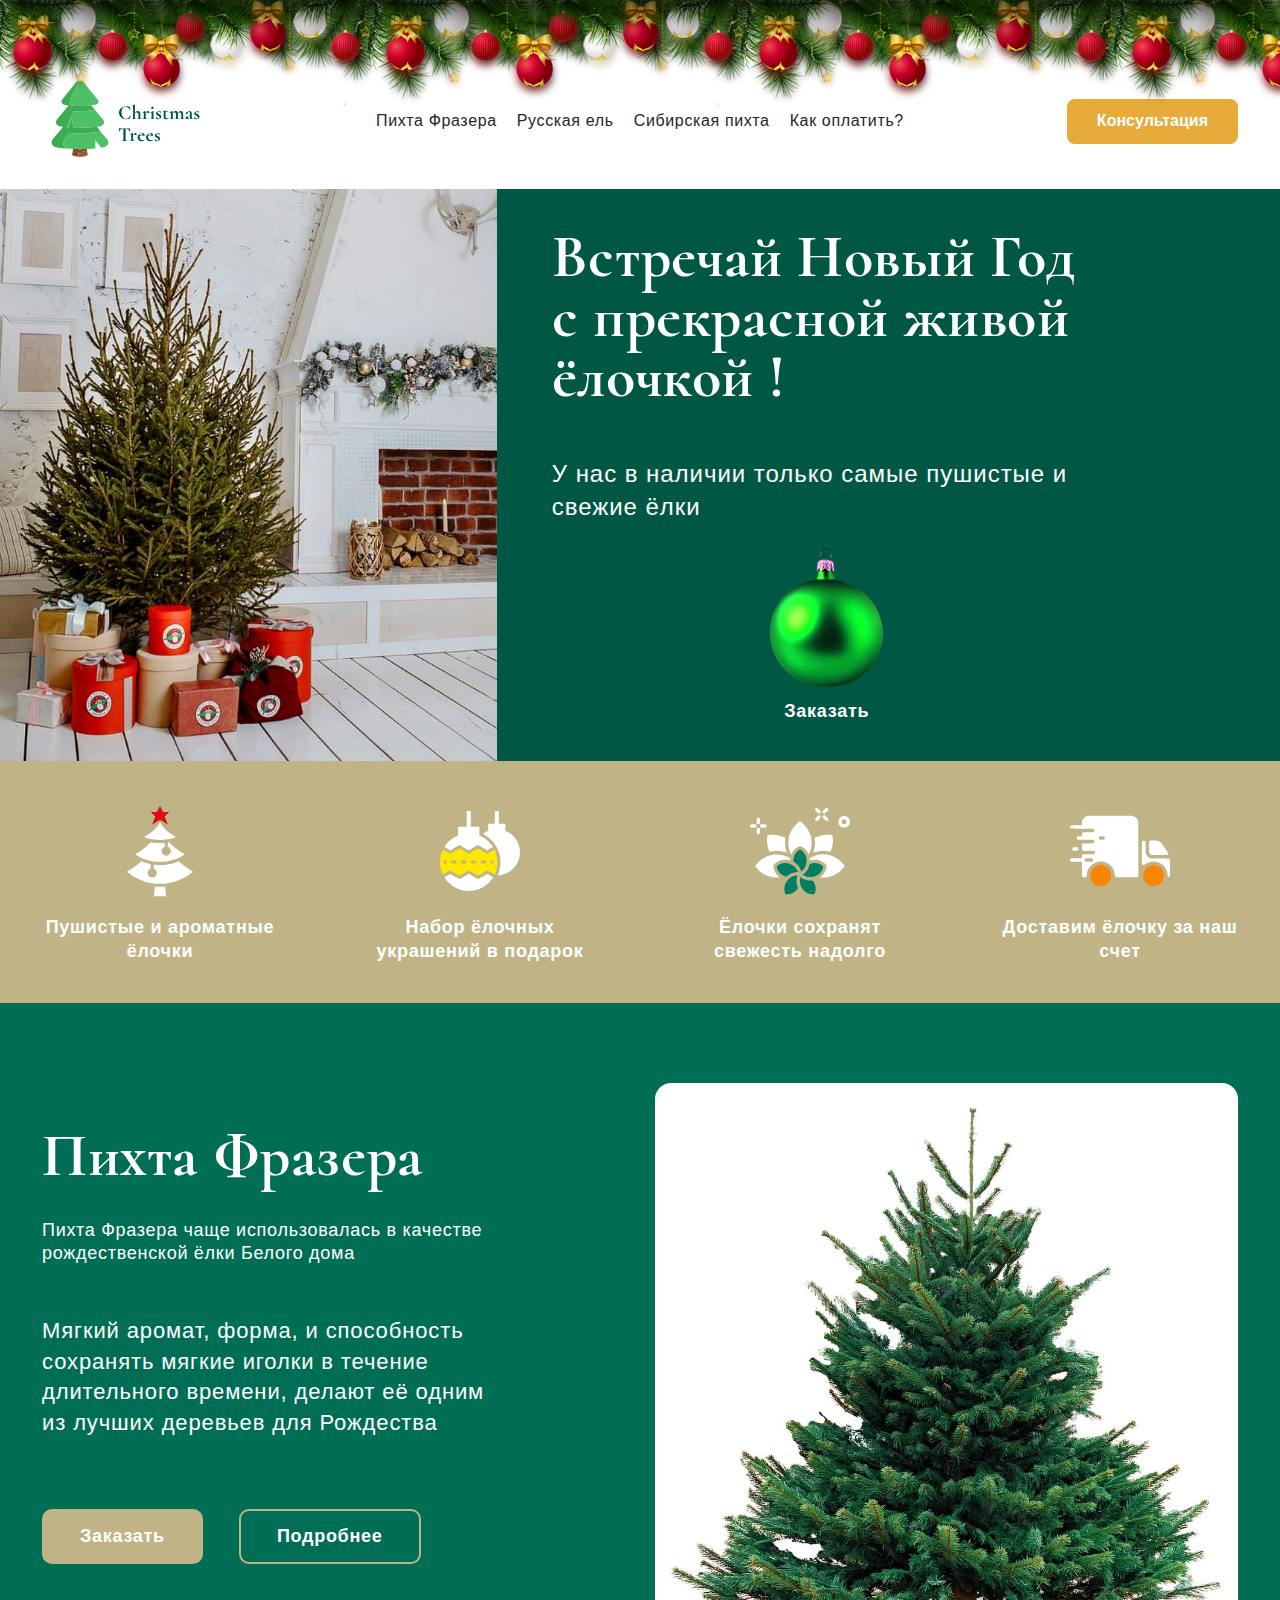
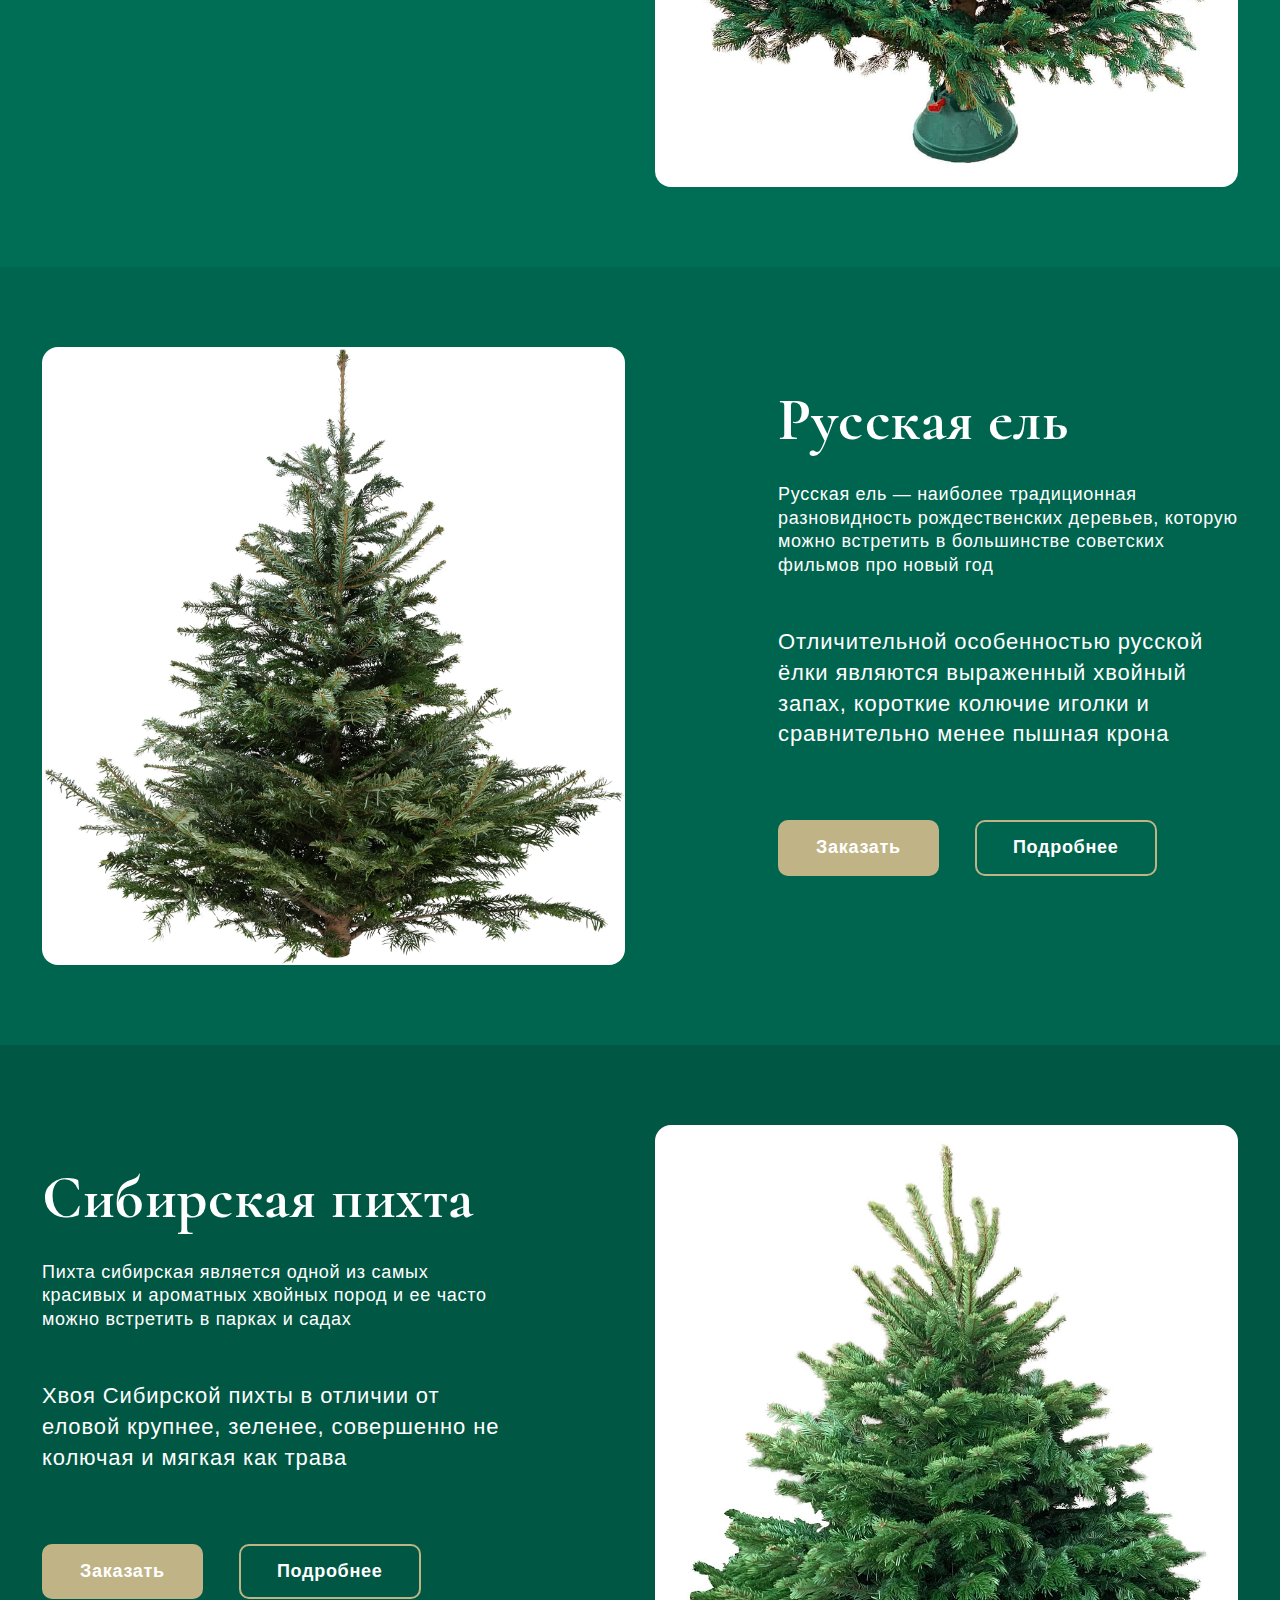
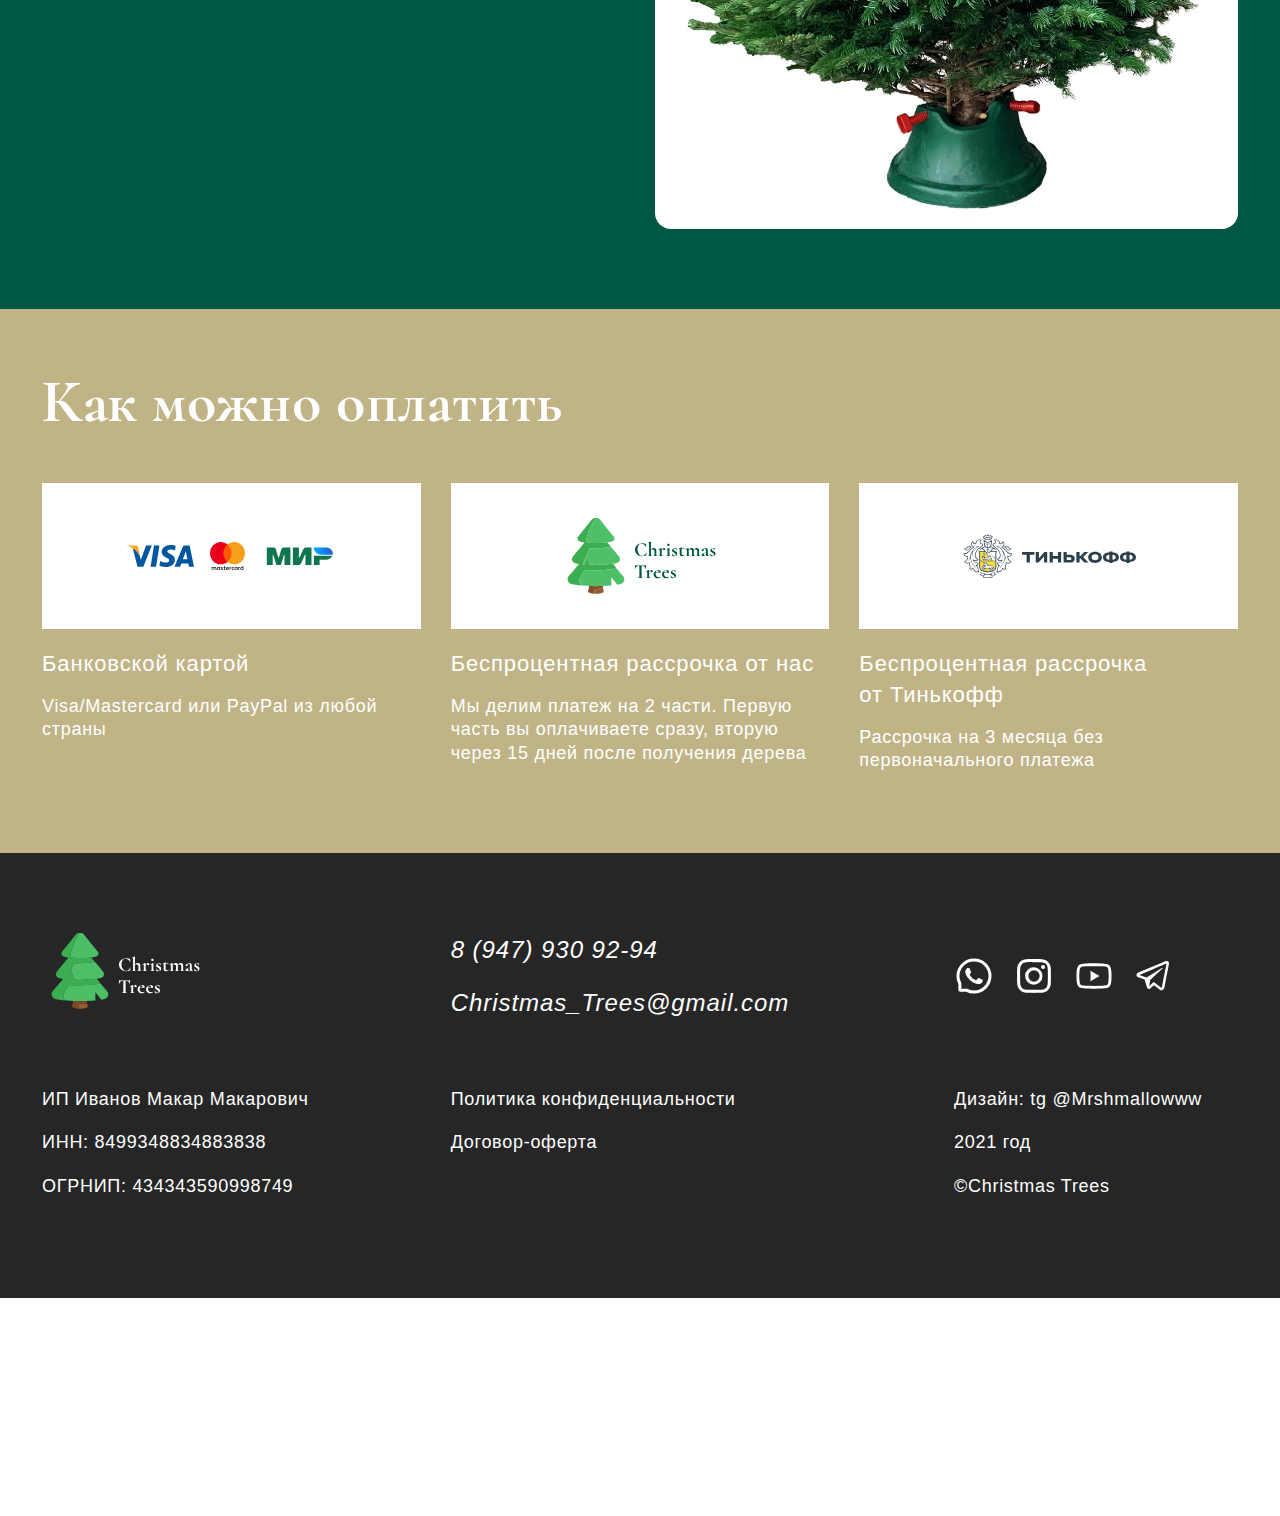
==== commit 56be0000: "День3.Преимущества.Товары.Оплата.Footer" ====
--- a/index.html
+++ b/index.html
@@ -8,13 +8,40 @@
   <title>Christmas Trees | Встречай Новый Год с прекрасной живой ёлочкой !</title>
   <link rel="shortcut icon" href="favicon.png" type="image/png">
   <link rel="preload" href="fonts/cormorant-v11-latin_cyrillic-700.woff2" as="font" type="font/woff2" crossorigin>
-  <link rel="stylesheet" href="css/normalize.css">
-  <link rel="stylesheet" href="css/default.css">
-  <link rel="stylesheet" href="css/header.css">
-  <link rel="stylesheet" href="css/logo.css">
-  <link rel="stylesheet" href="css/burger.css">
-  <link rel="stylesheet" href="css/navigation.css">
-  <link rel="stylesheet" href="css/hero.css">
+  <style>
+    :root {
+      --main-color: #fff;
+      --second-color: #262626;
+      --one-color: #006E55;
+      --two-color: #00654E;
+      --three-color: #005844;
+      --main-bg-color: #005844;
+      --second-bg-color: #C0B487;
+      --trigger-color: #E6AB39;
+      --url-features-one: url("../img/tree.svg");
+      --url-features-two: url("../img/christmas-decorations.svg");
+      --url-features-three: url("../img/flowers.svg");
+      --url-features-four: url("../img/delivery-truck.svg");
+    }
+  </style>
+
+  <link rel="stylesheet" href="ball/ball.css">
+
+  <link rel="stylesheet" href="./css/normalize.css">
+  <link rel="stylesheet" href="./css/default.css">
+  <link rel="stylesheet" href="./css/header.css">
+  <link rel="stylesheet" href="./css/logo.css">
+  <link rel="stylesheet" href="./css/burger.css">
+  <link rel="stylesheet" href="./css/navigation.css">
+  <link rel="stylesheet" href="./css/hero.css">
+  <link rel="stylesheet" href="./css/features.css">
+  <link rel="stylesheet" href="./css/product.css">
+  <link rel="stylesheet" href="./css/pay.css">
+  <link rel="stylesheet" href="./css/option-pay.css">
+  <link rel="stylesheet" href="./css/footer.css">
+
+  <script src="ball/ball.js" defer></script>
+  <script src="./snow/snow.js" defer></script>
 </head>
 
 <body>
@@ -25,7 +52,6 @@
           <use xlink:href="img/icons_sprite.svg#logo" />
         </svg>
       </a>
-
       <button class="burger header__burger">
         <span class="burger__line"></span>
       </button>
@@ -42,6 +68,7 @@
       <button class="header__consultation">Консультация</button>
     </div>
   </header>
+
   <main>
     <section class="hero">
       <div class="container hero__container">
@@ -58,25 +85,619 @@
         </div>
       </div>
     </section>
+
     <section class="features">
-      <div class="container"></div>
+      <div class="container">
+        <h2 class="visually-hidden">Преимущества</h2>
+        <ul class="features__list">
+          <li class="features__item features__item_one">Пушистые и ароматные ёлочки</li>
+          <li class="features__item features__item_two">Набор ёлочных украшений в подарок</li>
+          <li class="features__item features__item_three">Ёлочки сохранят свежесть надолго</li>
+          <li class="features__item features__item_four">Доставим ёлочку за наш счет</li>
+        </ul>
+      </div>
     </section>
+
     <section class="product" id="1">
-      <div class="container"></div>
+      <div class="container product__container">
+        <div class="product__content">
+          <h2 class="product__title">Пихта Фразера</h2>
+          <p class="product__features">Пихта Фразера чаще использовалась в качестве рождественской ёлки Белого дома</p>
+          <p class="product__description">Мягкий аромат, форма, и способность сохранять мягкие иголки в течение
+            длительного времени, делают её одним из лучших деревьев для Рождества</p>
+          <div class="product__button-wrapper">
+            <button class="product__button product__button_order">Заказать</button>
+            <a href="" class="product__button product__button_more">Подробнее</a>
+          </div>
+        </div>
+        <img src="./img/frazer-fir.jpg" width="630" height="590" alt="Пихта Фразера" class="product__picture">
+      </div>
     </section>
+
     <section class="product" id="2">
-      <div class="container"></div>
+      <div class="container product__container">
+        <div class="product__content">
+          <h2 class="product__title">Русская ель</h2>
+          <p class="product__features">Русская ель — наиболее традиционная разновидность рождественских деревьев,
+            которую можно встретить в большинстве советских фильмов про новый год</p>
+          <p class="product__description">Отличительной особенностью русской ёлки являются выраженный хвойный запах,
+            короткие колючие иголки и сравнительно менее пышная крона</p>
+          <div class="product__button-wrapper">
+            <button class="product__button product__button_order">Заказать</button>
+            <a href="" class="product__button product__button_more">Подробнее</a>
+          </div>
+        </div>
+        <img src="./img/russian-spruce.jpg" width="630" height="590" alt="Русская ель" class="product__picture">
+      </div>
     </section>
+
     <section class="product" id="3">
-      <div class="container"></div>
+      <div class="container product__container">
+        <div class="product__content">
+          <h2 class="product__title">Сибирская пихта</h2>
+          <p class="product__features">Пихта сибирская является одной из самых красивых и ароматных хвойных пород и ее
+            часто можно встретить в парках и садах</p>
+          <p class="product__description">Хвоя Сибирской пихты в отличии от еловой крупнее, зеленее, совершенно не
+            колючая и мягкая как трава</p>
+          <div class="product__button-wrapper">
+            <button class="product__button product__button_order">Заказать</button>
+            <a href="" class="product__button product__button_more">Подробнее</a>
+          </div>
+        </div>
+        <img src="./img/siberian-fir.jpg" width="630" height="590" alt="Сибирская пихта" class="product__picture">
+      </div>
     </section>
+
     <section class="pay">
-      <div class="container"></div>
+      <div class="container">
+        <h2 class="pay__title">Как можно оплатить</h2>
+        <ul class="pay__list">
+          <li class="pay__item">
+            <article class="pay__option_pay option-pay">
+              <div class="option-pay__picture-wrapper">
+                <img class="option-pay__picture" src="./img/cards.svg" alt="Платёжные системы"></img>
+              </div>
+              <h3 class="option-pay__title">Банковской картой</h3>
+              <p class="option-pay__description">Visa/Mastercard или PayPal из любой страны</p>
+            </article>
+          </li>
+
+          <li class="pay__item">
+            <article class="pay__option_pay option-pay">
+              <div class="option-pay__picture-wrapper">
+                <svg class=" logo option-pay__picture" viewBox="0 0 164 76" role="image"
+                  aria-label="Логотип компании Christmas Trees">
+                  <use xlink:href="img/icons_sprite.svg#logo" />
+                </svg>
+                <!-- <img src="./img/logo.svg" alt="Платёжные системы"></img> -->
+              </div>
+              <h3 class="option-pay__title">Беспроцентная рассрочка от нас</h3>
+              <p class="option-pay__description">Мы делим платеж на 2 части. Первую часть вы оплачиваете сразу, вторую
+                через 15 дней после получения дерева</p>
+            </article>
+          </li>
+
+          <li class="pay__item">
+            <article class="pay__option_pay option-pay">
+              <div class="option-pay__picture-wrapper">
+                <img class="option-pay__picture" src="./img/tinkoff.svg" alt="Платёжные системы"></img>
+              </div>
+              <h3 class="option-pay__title">Беспроцентная рассрочка от&nbsp;Тинькофф</h3>
+              <p class="option-pay__description">Рассрочка на 3 месяца без первоначального платежа</p>
+            </article>
+          </li>
+
+        </ul>
+      </div>
     </section>
+
   </main>
+
   <footer class="footer">
-    <div class="container"></div>
+    <div class="container footer__container">
+      <a class="footer__logo" href="./">
+        <svg class="logo footer__logo logo__second" viewBox="0 0 164 76">
+          <use xlink:href="img/icons_sprite.svg#logo" />
+        </svg>
+      </a>
+      <address class="footer__contacts">
+        <a class="footer__item footer__link" href="tel:+79479309294">8 (947) 930 92-94</a>
+        <a class="footer__item footer__link" href="mailto:Сhristmas_Trees@gmail.com">Сhristmas_Trees@gmail.com</a>
+      </address>
+      <ul class="footer__list-socials">
+        <li class="footer__item-socials">
+          <a href="" class="footer__link footer__link_socials">
+            <svg viewBox="0 0 40 40">
+              <use xlink:href="./img/icons_sprite.svg#whats-app" />
+            </svg>
+          </a>
+        </li>
+        <li class="footer__item-socials">
+          <a href="" class="footer__link footer__link_socials">
+            <svg viewBox="0 0 40 40">
+              <use xlink:href="./img/icons_sprite.svg#instagram" />
+            </svg>
+          </a>
+        </li>
+        <li class="footer__item-socials">
+          <a href="" class="footer__link footer__link_socials">
+            <svg viewBox="0 0 40 40">
+              <use xlink:href="./img/icons_sprite.svg#youtube" />
+            </svg>
+          </a>
+        </li>
+        <li class="footer__item-socials">
+          <a href="" class="footer__link footer__link_socials">
+            <svg viewBox="0 0 40 40">
+              <use xlink:href="./img/icons_sprite.svg#telegram" />
+            </svg>
+          </a>
+        </li>
+      </ul>
+
+      <ul class="footer__info-list">
+        <li class="footer__item">ИП Иванов Макар Макарович</li>
+        <li class="footer__item">ИНН: 8499348834883838</li>
+        <li class="footer__item">ОГРНИП: 434343590998749</li>
+      </ul>
+
+      <ul class="footer__rules-list">
+        <li class="footer__item">
+          <a href="#" class="footer__link">Политика конфиденциальности</a>
+        </li>
+        <li class="footer__item">
+          <a href="#" class="footer__link">Договор-оферта</a>
+        </li>
+      </ul>
+
+      <div class="footer__team">
+        <p class="footer__item">Дизайн: <a class="footer__link" href="https://t.me/Mrsmellowww">tg @Mrshmallowww</a></p>
+        <p class="footer__item">2021 год</p>
+        <p class="footer__item">&copy;Christmas Trees</p>
+      </div>
+    </div>
   </footer>
+
+  <div class="b-page_newyear">
+    <div class="b-page__content">
+      <div class="b-head-decor">
+        <div class="b-head-decor__inner b-head-decor__inner_n1">
+          <div class="b-ball b-ball_n1 b-ball_bounce" data-note="0">
+            <div class="b-ball__right"></div>
+            <div class="b-ball__i"></div>
+          </div>
+          <div class="b-ball b-ball_n2 b-ball_bounce" data-note="1">
+            <div class="b-ball__right"></div>
+            <div class="b-ball__i"></div>
+          </div>
+          <div class="b-ball b-ball_n3 b-ball_bounce" data-note="2">
+            <div class="b-ball__right"></div>
+            <div class="b-ball__i"></div>
+          </div>
+          <div class="b-ball b-ball_n4 b-ball_bounce" data-note="3">
+            <div class="b-ball__right"></div>
+            <div class="b-ball__i"></div>
+          </div>
+          <div class="b-ball b-ball_n5 b-ball_bounce" data-note="4">
+            <div class="b-ball__right"></div>
+            <div class="b-ball__i"></div>
+          </div>
+          <div class="b-ball b-ball_n6 b-ball_bounce" data-note="5">
+            <div class="b-ball__right"></div>
+            <div class="b-ball__i"></div>
+          </div>
+          <div class="b-ball b-ball_n7 b-ball_bounce" data-note="6">
+            <div class="b-ball__right"></div>
+            <div class="b-ball__i"></div>
+          </div>
+          <div class="b-ball b-ball_n8 b-ball_bounce" data-note="7">
+            <div class="b-ball__right"></div>
+            <div class="b-ball__i"></div>
+          </div>
+          <div class="b-ball b-ball_n9 b-ball_bounce" data-note="8">
+            <div class="b-ball__right"></div>
+            <div class="b-ball__i"></div>
+          </div>
+          <div class="b-ball b-ball_i1">
+            <div class="b-ball__right"></div>
+            <div class="b-ball__i"></div>
+          </div>
+          <div class="b-ball b-ball_i2">
+            <div class="b-ball__right"></div>
+            <div class="b-ball__i"></div>
+          </div>
+          <div class="b-ball b-ball_i3">
+            <div class="b-ball__right"></div>
+            <div class="b-ball__i"></div>
+          </div>
+          <div class="b-ball b-ball_i4">
+            <div class="b-ball__right"></div>
+            <div class="b-ball__i"></div>
+          </div>
+          <div class="b-ball b-ball_i5">
+            <div class="b-ball__right"></div>
+            <div class="b-ball__i"></div>
+          </div>
+          <div class="b-ball b-ball_i6">
+            <div class="b-ball__right"></div>
+            <div class="b-ball__i"></div>
+          </div>
+        </div>
+        <div class="b-head-decor__inner b-head-decor__inner_n2">
+          <div class="b-ball b-ball_n1 b-ball_bounce" data-note="9">
+            <div class="b-ball__right"></div>
+            <div class="b-ball__i"></div>
+          </div>
+          <div class="b-ball b-ball_n2 b-ball_bounce" data-note="10">
+            <div class="b-ball__right"></div>
+            <div class="b-ball__i"></div>
+          </div>
+          <div class="b-ball b-ball_n3 b-ball_bounce" data-note="11">
+            <div class="b-ball__right"></div>
+            <div class="b-ball__i"></div>
+          </div>
+          <div class="b-ball b-ball_n4 b-ball_bounce" data-note="12">
+            <div class="b-ball__right"></div>
+            <div class="b-ball__i"></div>
+          </div>
+          <div class="b-ball b-ball_n5 b-ball_bounce" data-note="13">
+            <div class="b-ball__right"></div>
+            <div class="b-ball__i"></div>
+          </div>
+          <div class="b-ball b-ball_n6 b-ball_bounce" data-note="14">
+            <div class="b-ball__right"></div>
+            <div class="b-ball__i"></div>
+          </div>
+          <div class="b-ball b-ball_n7 b-ball_bounce" data-note="15">
+            <div class="b-ball__right"></div>
+            <div class="b-ball__i"></div>
+          </div>
+          <div class="b-ball b-ball_n8 b-ball_bounce" data-note="16">
+            <div class="b-ball__right"></div>
+            <div class="b-ball__i"></div>
+          </div>
+          <div class="b-ball b-ball_n9 b-ball_bounce" data-note="17">
+            <div class="b-ball__right"></div>
+            <div class="b-ball__i"></div>
+          </div>
+          <div class="b-ball b-ball_i1">
+            <div class="b-ball__right"></div>
+            <div class="b-ball__i"></div>
+          </div>
+          <div class="b-ball b-ball_i2">
+            <div class="b-ball__right"></div>
+            <div class="b-ball__i"></div>
+          </div>
+          <div class="b-ball b-ball_i3">
+            <div class="b-ball__right"></div>
+            <div class="b-ball__i"></div>
+          </div>
+          <div class="b-ball b-ball_i4">
+            <div class="b-ball__right"></div>
+            <div class="b-ball__i"></div>
+          </div>
+          <div class="b-ball b-ball_i5">
+            <div class="b-ball__right"></div>
+            <div class="b-ball__i"></div>
+          </div>
+          <div class="b-ball b-ball_i6">
+            <div class="b-ball__right"></div>
+            <div class="b-ball__i"></div>
+          </div>
+        </div>
+        <div class="b-head-decor__inner b-head-decor__inner_n3">
+          <div class="b-ball b-ball_n1 b-ball_bounce" data-note="18">
+            <div class="b-ball__right"></div>
+            <div class="b-ball__i"></div>
+          </div>
+          <div class="b-ball b-ball_n2 b-ball_bounce" data-note="19">
+            <div class="b-ball__right"></div>
+            <div class="b-ball__i"></div>
+          </div>
+          <div class="b-ball b-ball_n3 b-ball_bounce" data-note="20">
+            <div class="b-ball__right"></div>
+            <div class="b-ball__i"></div>
+          </div>
+          <div class="b-ball b-ball_n4 b-ball_bounce" data-note="21">
+            <div class="b-ball__right"></div>
+            <div class="b-ball__i"></div>
+          </div>
+          <div class="b-ball b-ball_n5 b-ball_bounce" data-note="22">
+            <div class="b-ball__right"></div>
+            <div class="b-ball__i"></div>
+          </div>
+          <div class="b-ball b-ball_n6 b-ball_bounce" data-note="23">
+            <div class="b-ball__right"></div>
+            <div class="b-ball__i"></div>
+          </div>
+          <div class="b-ball b-ball_n7 b-ball_bounce" data-note="24">
+            <div class="b-ball__right"></div>
+            <div class="b-ball__i"></div>
+          </div>
+          <div class="b-ball b-ball_n8 b-ball_bounce" data-note="25">
+            <div class="b-ball__right"></div>
+            <div class="b-ball__i"></div>
+          </div>
+          <div class="b-ball b-ball_n9 b-ball_bounce" data-note="26">
+            <div class="b-ball__right"></div>
+            <div class="b-ball__i"></div>
+          </div>
+          <div class="b-ball b-ball_i1">
+            <div class="b-ball__right"></div>
+            <div class="b-ball__i"></div>
+          </div>
+          <div class="b-ball b-ball_i2">
+            <div class="b-ball__right"></div>
+            <div class="b-ball__i"></div>
+          </div>
+          <div class="b-ball b-ball_i3">
+            <div class="b-ball__right"></div>
+            <div class="b-ball__i"></div>
+          </div>
+          <div class="b-ball b-ball_i4">
+            <div class="b-ball__right"></div>
+            <div class="b-ball__i"></div>
+          </div>
+          <div class="b-ball b-ball_i5">
+            <div class="b-ball__right"></div>
+            <div class="b-ball__i"></div>
+          </div>
+          <div class="b-ball b-ball_i6">
+            <div class="b-ball__right"></div>
+            <div class="b-ball__i"></div>
+          </div>
+        </div>
+        <div class="b-head-decor__inner b-head-decor__inner_n4">
+          <div class="b-ball b-ball_n1 b-ball_bounce" data-note="27">
+            <div class="b-ball__right"></div>
+            <div class="b-ball__i"></div>
+          </div>
+          <div class="b-ball b-ball_n2 b-ball_bounce" data-note="28">
+            <div class="b-ball__right"></div>
+            <div class="b-ball__i"></div>
+          </div>
+          <div class="b-ball b-ball_n3 b-ball_bounce" data-note="29">
+            <div class="b-ball__right"></div>
+            <div class="b-ball__i"></div>
+          </div>
+          <div class="b-ball b-ball_n4 b-ball_bounce" data-note="30">
+            <div class="b-ball__right"></div>
+            <div class="b-ball__i"></div>
+          </div>
+          <div class="b-ball b-ball_n5 b-ball_bounce" data-note="31">
+            <div class="b-ball__right"></div>
+            <div class="b-ball__i"></div>
+          </div>
+          <div class="b-ball b-ball_n6 b-ball_bounce" data-note="32">
+            <div class="b-ball__right"></div>
+            <div class="b-ball__i"></div>
+          </div>
+          <div class="b-ball b-ball_n7 b-ball_bounce" data-note="33">
+            <div class="b-ball__right"></div>
+            <div class="b-ball__i"></div>
+          </div>
+          <div class="b-ball b-ball_n8 b-ball_bounce" data-note="34">
+            <div class="b-ball__right"></div>
+            <div class="b-ball__i"></div>
+          </div>
+          <div class="b-ball b-ball_n9 b-ball_bounce" data-note="35">
+            <div class="b-ball__right"></div>
+            <div class="b-ball__i"></div>
+          </div>
+          <div class="b-ball b-ball_i1">
+            <div class="b-ball__right"></div>
+            <div class="b-ball__i"></div>
+          </div>
+          <div class="b-ball b-ball_i2">
+            <div class="b-ball__right"></div>
+            <div class="b-ball__i"></div>
+          </div>
+          <div class="b-ball b-ball_i3">
+            <div class="b-ball__right"></div>
+            <div class="b-ball__i"></div>
+          </div>
+          <div class="b-ball b-ball_i4">
+            <div class="b-ball__right"></div>
+            <div class="b-ball__i"></div>
+          </div>
+          <div class="b-ball b-ball_i5">
+            <div class="b-ball__right"></div>
+            <div class="b-ball__i"></div>
+          </div>
+          <div class="b-ball b-ball_i6">
+            <div class="b-ball__right"></div>
+            <div class="b-ball__i"></div>
+          </div>
+        </div>
+        <div class="b-head-decor__inner b-head-decor__inner_n5">
+          <div class="b-ball b-ball_n1 b-ball_bounce" data-note="0">
+            <div class="b-ball__right"></div>
+            <div class="b-ball__i"></div>
+          </div>
+          <div class="b-ball b-ball_n2 b-ball_bounce" data-note="1">
+            <div class="b-ball__right"></div>
+            <div class="b-ball__i"></div>
+          </div>
+          <div class="b-ball b-ball_n3 b-ball_bounce" data-note="2">
+            <div class="b-ball__right"></div>
+            <div class="b-ball__i"></div>
+          </div>
+          <div class="b-ball b-ball_n4 b-ball_bounce" data-note="3">
+            <div class="b-ball__right"></div>
+            <div class="b-ball__i"></div>
+          </div>
+          <div class="b-ball b-ball_n5 b-ball_bounce" data-note="4">
+            <div class="b-ball__right"></div>
+            <div class="b-ball__i"></div>
+          </div>
+          <div class="b-ball b-ball_n6 b-ball_bounce" data-note="5">
+            <div class="b-ball__right"></div>
+            <div class="b-ball__i"></div>
+          </div>
+          <div class="b-ball b-ball_n7 b-ball_bounce" data-note="6">
+            <div class="b-ball__right"></div>
+            <div class="b-ball__i"></div>
+          </div>
+          <div class="b-ball b-ball_n8 b-ball_bounce" data-note="7">
+            <div class="b-ball__right"></div>
+            <div class="b-ball__i"></div>
+          </div>
+          <div class="b-ball b-ball_n9 b-ball_bounce" data-note="8">
+            <div class="b-ball__right"></div>
+            <div class="b-ball__i"></div>
+          </div>
+          <div class="b-ball b-ball_i1">
+            <div class="b-ball__right"></div>
+            <div class="b-ball__i"></div>
+          </div>
+          <div class="b-ball b-ball_i2">
+            <div class="b-ball__right"></div>
+            <div class="b-ball__i"></div>
+          </div>
+          <div class="b-ball b-ball_i3">
+            <div class="b-ball__right"></div>
+            <div class="b-ball__i"></div>
+          </div>
+          <div class="b-ball b-ball_i4">
+            <div class="b-ball__right"></div>
+            <div class="b-ball__i"></div>
+          </div>
+          <div class="b-ball b-ball_i5">
+            <div class="b-ball__right"></div>
+            <div class="b-ball__i"></div>
+          </div>
+          <div class="b-ball b-ball_i6">
+            <div class="b-ball__right"></div>
+            <div class="b-ball__i"></div>
+          </div>
+        </div>
+        <div class="b-head-decor__inner b-head-decor__inner_n6">
+          <div class="b-ball b-ball_n1 b-ball_bounce" data-note="9">
+            <div class="b-ball__right"></div>
+            <div class="b-ball__i"></div>
+          </div>
+          <div class="b-ball b-ball_n2 b-ball_bounce" data-note="10">
+            <div class="b-ball__right"></div>
+            <div class="b-ball__i"></div>
+          </div>
+          <div class="b-ball b-ball_n3 b-ball_bounce" data-note="11">
+            <div class="b-ball__right"></div>
+            <div class="b-ball__i"></div>
+          </div>
+          <div class="b-ball b-ball_n4 b-ball_bounce" data-note="12">
+            <div class="b-ball__right"></div>
+            <div class="b-ball__i"></div>
+          </div>
+          <div class="b-ball b-ball_n5 b-ball_bounce" data-note="13">
+            <div class="b-ball__right"></div>
+            <div class="b-ball__i"></div>
+          </div>
+          <div class="b-ball b-ball_n6 b-ball_bounce" data-note="14">
+            <div class="b-ball__right"></div>
+            <div class="b-ball__i"></div>
+          </div>
+          <div class="b-ball b-ball_n7 b-ball_bounce" data-note="15">
+            <div class="b-ball__right"></div>
+            <div class="b-ball__i"></div>
+          </div>
+          <div class="b-ball b-ball_n8 b-ball_bounce" data-note="16">
+            <div class="b-ball__right"></div>
+            <div class="b-ball__i"></div>
+          </div>
+          <div class="b-ball b-ball_n9 b-ball_bounce" data-note="17">
+            <div class="b-ball__right"></div>
+            <div class="b-ball__i"></div>
+          </div>
+          <div class="b-ball b-ball_i1">
+            <div class="b-ball__right"></div>
+            <div class="b-ball__i"></div>
+          </div>
+          <div class="b-ball b-ball_i2">
+            <div class="b-ball__right"></div>
+            <div class="b-ball__i"></div>
+          </div>
+          <div class="b-ball b-ball_i3">
+            <div class="b-ball__right"></div>
+            <div class="b-ball__i"></div>
+          </div>
+          <div class="b-ball b-ball_i4">
+            <div class="b-ball__right"></div>
+            <div class="b-ball__i"></div>
+          </div>
+          <div class="b-ball b-ball_i5">
+            <div class="b-ball__right"></div>
+            <div class="b-ball__i"></div>
+          </div>
+          <div class="b-ball b-ball_i6">
+            <div class="b-ball__right"></div>
+            <div class="b-ball__i"></div>
+          </div>
+        </div>
+        <div class="b-head-decor__inner b-head-decor__inner_n7">
+          <div class="b-ball b-ball_n1 b-ball_bounce" data-note="18">
+            <div class="b-ball__right"></div>
+            <div class="b-ball__i"></div>
+          </div>
+          <div class="b-ball b-ball_n2 b-ball_bounce" data-note="19">
+            <div class="b-ball__right"></div>
+            <div class="b-ball__i"></div>
+          </div>
+          <div class="b-ball b-ball_n3 b-ball_bounce" data-note="20">
+            <div class="b-ball__right"></div>
+            <div class="b-ball__i"></div>
+          </div>
+          <div class="b-ball b-ball_n4 b-ball_bounce" data-note="21">
+            <div class="b-ball__right"></div>
+            <div class="b-ball__i"></div>
+          </div>
+          <div class="b-ball b-ball_n5 b-ball_bounce" data-note="22">
+            <div class="b-ball__right"></div>
+            <div class="b-ball__i"></div>
+          </div>
+          <div class="b-ball b-ball_n6 b-ball_bounce" data-note="23">
+            <div class="b-ball__right"></div>
+            <div class="b-ball__i"></div>
+          </div>
+          <div class="b-ball b-ball_n7 b-ball_bounce" data-note="24">
+            <div class="b-ball__right"></div>
+            <div class="b-ball__i"></div>
+          </div>
+          <div class="b-ball b-ball_n8 b-ball_bounce" data-note="25">
+            <div class="b-ball__right"></div>
+            <div class="b-ball__i"></div>
+          </div>
+          <div class="b-ball b-ball_n9 b-ball_bounce" data-note="26">
+            <div class="b-ball__right"></div>
+            <div class="b-ball__i"></div>
+          </div>
+          <div class="b-ball b-ball_i1">
+            <div class="b-ball__right"></div>
+            <div class="b-ball__i"></div>
+          </div>
+          <div class="b-ball b-ball_i2">
+            <div class="b-ball__right"></div>
+            <div class="b-ball__i"></div>
+          </div>
+          <div class="b-ball b-ball_i3">
+            <div class="b-ball__right"></div>
+            <div class="b-ball__i"></div>
+          </div>
+          <div class="b-ball b-ball_i4">
+            <div class="b-ball__right"></div>
+            <div class="b-ball__i"></div>
+          </div>
+          <div class="b-ball b-ball_i5">
+            <div class="b-ball__right"></div>
+            <div class="b-ball__i"></div>
+          </div>
+          <div class="b-ball b-ball_i6">
+            <div class="b-ball__right"></div>
+            <div class="b-ball__i"></div>
+          </div>
+        </div>
+      </div>
+    </div>
+  </div>
 </body>
 
 </html>--- a/ball/ball.css
+++ b/ball/ball.css
@@ -0,0 +1,335 @@
+body {
+   position: relative;
+   z-index: 0;
+   margin: 0;
+   padding: 3em 0 1em 0;
+}
+
+.b-page__content {
+   min-height: 200px
+}
+
+.b-head-decor {
+   display: none
+}
+
+.b-page_newyear .b-head-decor {
+   position: fixed;
+   top: 0;
+   left: 0;
+   display: block;
+   height: 115px;
+   width: 100%;
+   overflow: hidden;
+   background: url(balls/b-head-decor_newyear.png) repeat-x 0 0
+}
+
+@media(max-width: 1000px) {
+   .b-page_newyear .b-head-decor {
+      top: -30px;
+   }
+}
+
+.b-page_newyear .b-head-decor__inner {
+   position: absolute;
+   top: 0;
+   left: 0;
+   height: 115px;
+   display: block;
+   width: 373px
+}
+
+.b-page_newyear .b-head-decor::before {
+   content: '';
+   display: block;
+   position: absolute;
+   top: -115px;
+   left: 0;
+   z-index: 3;
+   height: 115px;
+   display: block;
+   width: 100%;
+   box-shadow: 0 15px 30px rgba(0, 0, 0, 0.75)
+}
+
+.b-page_newyear .b-head-decor__inner_n2 {
+   left: 373px
+}
+
+.b-page_newyear .b-head-decor__inner_n3 {
+   left: 746px
+}
+
+.b-page_newyear .b-head-decor__inner_n4 {
+   left: 1119px
+}
+
+.b-page_newyear .b-head-decor__inner_n5 {
+   left: 1492px
+}
+
+.b-page_newyear .b-head-decor__inner_n6 {
+   left: 1865px
+}
+
+.b-page_newyear .b-head-decor__inner_n7 {
+   left: 2238px
+}
+
+.b-ball {
+   position: absolute
+}
+
+.b-ball_n1 {
+   top: 0;
+   left: 3px;
+   width: 59px;
+   height: 83px
+}
+
+.b-ball_n2 {
+   top: -19px;
+   left: 51px;
+   width: 55px;
+   height: 70px
+}
+
+.b-ball_n3 {
+   top: 9px;
+   left: 88px;
+   width: 49px;
+   height: 67px
+}
+
+.b-ball_n4 {
+   top: 0;
+   left: 133px;
+   width: 57px;
+   height: 102px
+}
+
+.b-ball_n5 {
+   top: 0;
+   left: 166px;
+   width: 49px;
+   height: 57px
+}
+
+.b-ball_n6 {
+   top: 6px;
+   left: 200px;
+   width: 54px;
+   height: 70px
+}
+
+.b-ball_n7 {
+   top: 0;
+   left: 240px;
+   width: 56px;
+   height: 67px
+}
+
+.b-ball_n8 {
+   top: 0;
+   left: 283px;
+   width: 54px;
+   height: 53px
+}
+
+.b-ball_n9 {
+   top: 10px;
+   left: 321px;
+   width: 49px;
+   height: 66px
+}
+
+.b-ball_n1 .b-ball__i {
+   background: url(balls/b-ball_n1.png) no-repeat
+}
+
+.b-ball_n2 .b-ball__i {
+   background: url(balls/b-ball_n2.png) no-repeat
+}
+
+.b-ball_n3 .b-ball__i {
+   background: url(balls/b-ball_n3.png) no-repeat
+}
+
+.b-ball_n4 .b-ball__i {
+   background: url(balls/b-ball_n4.png) no-repeat
+}
+
+.b-ball_n5 .b-ball__i {
+   background: url(balls/b-ball_n5.png) no-repeat
+}
+
+.b-ball_n6 .b-ball__i {
+   background: url(balls/b-ball_n6.png) no-repeat
+}
+
+.b-ball_n7 .b-ball__i {
+   background: url(balls/b-ball_n7.png) no-repeat
+}
+
+.b-ball_n8 .b-ball__i {
+   background: url(balls/b-ball_n8.png) no-repeat
+}
+
+.b-ball_n9 .b-ball__i {
+   background: url(balls/b-ball_n9.png) no-repeat
+}
+
+.b-ball_i1 .b-ball__i {
+   background: url(balls/b-ball_i1.png) no-repeat
+}
+
+.b-ball_i2 .b-ball__i {
+   background: url(balls/b-ball_i2.png) no-repeat
+}
+
+.b-ball_i3 .b-ball__i {
+   background: url(balls/b-ball_i3.png) no-repeat
+}
+
+.b-ball_i4 .b-ball__i {
+   background: url(balls/b-ball_i4.png) no-repeat
+}
+
+.b-ball_i5 .b-ball__i {
+   background: url(balls/b-ball_i5.png) no-repeat
+}
+
+.b-ball_i6 .b-ball__i {
+   background: url(balls/b-ball_i6.png) no-repeat
+}
+
+.b-ball_i1 {
+   top: 0;
+   left: 0;
+   width: 25px;
+   height: 71px
+}
+
+.b-ball_i2 {
+   top: 0;
+   left: 25px;
+   width: 61px;
+   height: 27px
+}
+
+.b-ball_i3 {
+   top: 0;
+   left: 176px;
+   width: 29px;
+   height: 31px
+}
+
+.b-ball_i4 {
+   top: 0;
+   left: 205px;
+   width: 50px;
+   height: 51px
+}
+
+.b-ball_i5 {
+   top: 0;
+   left: 289px;
+   width: 78px;
+   height: 28px
+}
+
+.b-ball_i6 {
+   top: 0;
+   left: 367px;
+   width: 6px;
+   height: 69px
+}
+
+.b-ball__i {
+   position: absolute;
+   width: 100%;
+   height: 100%;
+   -webkit-transform-origin: 50% 0;
+   -moz-transform-origin: 50% 0;
+   -o-transform-origin: 50% 0;
+   transform-origin: 50% 0;
+   -webkit-transition: all .3s ease-in-out;
+   -moz-transition: all .3s ease-in-out;
+   -o-transition: all .3s ease-in-out;
+   transition: all .3s ease-in-out;
+   pointer-events: none
+}
+
+.b-ball_bounce .b-ball__right {
+   position: absolute;
+   top: 0;
+   right: 0;
+   left: 50%;
+   bottom: 0;
+   z-index: 9
+}
+
+.b-ball_bounce:hover .b-ball__right {
+   display: none
+}
+
+.b-ball_bounce .b-ball__right:hover {
+   left: 0;
+   display: block !important
+}
+
+.b-ball_bounce.bounce>.b-ball__i {
+   -webkit-transform: rotate(-9deg);
+   -moz-transform: rotate(-9deg);
+   -o-transform: rotate(-9deg);
+   transform: rotate(-9deg)
+}
+
+.b-ball_bounce .b-ball__right.bounce+.b-ball__i {
+   -webkit-transform: rotate(9deg);
+   -moz-transform: rotate(9deg);
+   -o-transform: rotate(9deg);
+   transform: rotate(9deg)
+}
+
+.b-ball_bounce.bounce1>.b-ball__i {
+   -webkit-transform: rotate(6deg);
+   -moz-transform: rotate(6deg);
+   -o-transform: rotate(6deg);
+   transform: rotate(6deg)
+}
+
+.b-ball_bounce .b-ball__right.bounce1+.b-ball__i {
+   -webkit-transform: rotate(-6deg);
+   -moz-transform: rotate(-6deg);
+   -o-transform: rotate(-6deg);
+   transform: rotate(-6deg)
+}
+
+.b-ball_bounce.bounce2>.b-ball__i {
+   -webkit-transform: rotate(-3deg);
+   -moz-transform: rotate(-3deg);
+   -o-transform: rotate(-3deg);
+   transform: rotate(-3deg)
+}
+
+.b-ball_bounce .b-ball__right.bounce2+.b-ball__i {
+   -webkit-transform: rotate(3deg);
+   -moz-transform: rotate(3deg);
+   -o-transform: rotate(3deg);
+   transform: rotate(3deg)
+}
+
+.b-ball_bounce.bounce3>.b-ball__i {
+   -webkit-transform: rotate(1.5deg);
+   -moz-transform: rotate(1.5deg);
+   -o-transform: rotate(1.5deg);
+   transform: rotate(1.5deg)
+}
+
+.b-ball_bounce .b-ball__right.bounce3+.b-ball__i {
+   -webkit-transform: rotate(-1.5deg);
+   -moz-transform: rotate(-1.5deg);
+   -o-transform: rotate(-1.5deg);
+   transform: rotate(-1.5deg)
+}--- a/css/default.css
+++ b/css/default.css
@@ -8,15 +8,7 @@
   font-weight: 700;
 }
 
-:root {
-  --main-color: #fff;
-  --second-color: #262626;
-  --one-color: #00654E;
-  --two-color: #006E55;
-  --three-color: #005844;
-  --main-bg-color: #005844;
-  --second-bg-color: #C0B487;
-  --trigger-color: #E6AB39;
+html {
   box-sizing: border-box;
 }
 
@@ -85,6 +77,18 @@
   cursor: pointer;
 }
 
+.visually-hidden {
+  position: absolute;
+  clip: rect(1px 1px 1px 1px);
+  clip: rect(1px, 1px, 1px, 1px);
+  padding: 0;
+  margin: 0;
+  border: none;
+  height: 1px;
+  overflow: hidden;
+  font-size: 1px;
+}
+
 @media (max-width: 1440px) {
   .container {
     padding: 0 42px;
@@ -95,10 +99,26 @@
   .container {
     padding: 0 39px;
   }
+
+  .b-page_newyear {
+    pointer-events: none;
+  }
+
+  .b-page_newyear .b-head-decor {
+    top: -30px;
+  }
 }
 
 @media (max-width: 580px) {
+  /* body {
+    padding-top: 0;
+  } */
+
   .container {
     padding: 0 10px;
   }
+
+  /* .b-page_newyear {
+    display: none;
+  } */
 }--- a/css/features.css
+++ b/css/features.css
@@ -0,0 +1,87 @@
+.features {
+  background-color: var(--second-bg-color);
+  padding: 40px 0;
+  color: var(--main-color);
+}
+
+.features__list {
+  display: flex;
+  gap: 30px;
+  justify-content: space-between;
+}
+
+.features__item {
+  flex-basis: 236px;
+  padding-top: 115px;
+  text-align: center;
+  font-weight: 700;
+  font-size: 18px;
+  line-height: 130%;
+  letter-spacing: 0.04em;
+  background-position: center top;
+  background-repeat: no-repeat;
+  background-size: 100px;
+}
+
+.features__item_one {
+  background-image: var(--url-features-one);
+}
+
+.features__item_two {
+  background-image: var(--url-features-two);
+}
+
+.features__item_three {
+  background-image: var(--url-features-three);
+}
+
+.features__item_four {
+  background-image: var(--url-features-four);
+}
+
+@media (max-width: 1200px) {
+  .features__item {
+    flex-basis: 190px;
+    font-size: 16px;
+    background-size: 80px;
+    padding-top: 90px;
+  }
+}
+
+@media (max-width: 1000px) {
+  .features__list {
+    gap: 14px;
+  }
+
+  .features__item {
+    flex-basis: 162px;
+    font-size: 14px;
+    background-size: 60px;
+    padding-top: 70px;
+  }
+}
+
+@media (max-width: 760px) {
+  .features__list {
+    flex-wrap: wrap;
+    justify-content: space-around;
+    gap: 20px 50px;
+  }
+
+  .features__item {
+    flex-basis: 200px;
+  }
+}
+
+@media (max-width: 580px) {
+  .features__list {
+    gap: 20px 24px;
+  }
+
+  .features__item {
+    flex-basis: 46%;
+    font-size: 12px;
+    padding-top: 55px;
+    background-size: 50px;
+  }
+}--- a/css/product.css
+++ b/css/product.css
@@ -0,0 +1,245 @@
+.product {
+  padding: 80px 0;
+  color: var(--main-color);
+  background-color: var(--main-bg-color);
+}
+
+.product:nth-child(3n) {
+  background-color: var(--one-color);
+}
+
+.product:nth-child(3n + 1) {
+  background-color: var(--two-color);
+}
+
+.product:nth-child(3n + 2) {
+  background-color: var(--three-color);
+}
+
+.product:nth-child(even) .product__container {
+  flex-direction: row-reverse;
+}
+
+.product__button {
+  display: block;
+  padding: 14px 36px;
+  border: 2px solid var(--second-bg-color);
+  border-radius: 10px;
+  font-weight: 700;
+  font-size: 18px;
+  line-height: 130%;
+  letter-spacing: 0.04em;
+  color: var(--main-color);
+  background-color: transparent;
+}
+
+.product__button:hover {
+  background-color: var(--main-color);
+  border-color: var(--main-color);
+  color: var(--main-bg-color);
+}
+
+.product__button:active {
+  background-color: var(--second-bg-color);
+  border-color: var(--second-bg-color);
+  color: var(--main-color);
+}
+
+.product__button_order:focus {
+  outline: 2px solid var(--second-color);
+  border-color: transparent;
+}
+
+.product__button_more:focus {
+  outline: 2px solid var(--main-color);
+  border-color: transparent;
+}
+
+.product__button_order {
+  background-color: var(--second-bg-color);
+}
+
+.product__button-wrapper {
+  display: flex;
+  align-items: center;
+  gap: 36px;
+}
+
+.product__container {
+  display: flex;
+  justify-content: space-between;
+  gap: 30px;
+}
+
+.product__content {
+  padding-top: 56px;
+  max-width: 500px;
+}
+
+.product__description {
+  font-size: 24px;
+  line-height: 140%;
+  letter-spacing: 0.04em;
+  margin-bottom: 70px;
+}
+
+.product__features {
+  font-size: 18px;
+  line-height: 130%;
+  letter-spacing: 0.04em;
+  margin-bottom: 50px;
+}
+
+.product__picture {
+  width: calc(50% - 15px);
+  border-radius: 16px;
+  object-fit: cover;
+}
+
+.product__title {
+  font-weight: 700;
+  font-size: 70px;
+  line-height: 110%;
+  letter-spacing: 0.01em;
+  margin-bottom: 30px;
+}
+
+@media(max-width: 1440px) {
+  .product__content {
+    padding-top: 40px;
+    max-width: 460px;
+  }
+
+  .product__description {
+    font-size: 22px;
+  }
+
+  .product__title {
+    font-size: 60px;
+  }
+}
+
+@media (max-width: 1200px) {
+  .product {
+    padding: 60px 0;
+  }
+
+  .product__content {
+    padding-top: 24px;
+    max-width: 380px;
+  }
+
+  .product__button {
+    font-size: 16px;
+    padding: 12px 30px;
+    border-radius: 8px;
+  }
+
+  .product__button-wrapper {
+    gap: 25px;
+  }
+
+  .product__description {
+    font-size: 20px;
+    margin-bottom: 50px;
+  }
+
+  .product__features {
+    margin-bottom: 30px;
+    font-size: 16px;
+  }
+
+  .product__title {
+    font-size: 50px;
+    margin-bottom: 20px;
+  }
+}
+
+@media (max-width: 1000px) {
+  .product {
+    padding: 50px 0;
+  }
+
+  .product__content {
+    max-width: 330px;
+  }
+
+  .product__button {
+    font-size: 14px;
+    padding: 8px 20px;
+    border-radius: 6px;
+  }
+
+  .product__button-wrapper {
+    gap: 20px;
+  }
+
+  .product__description {
+    font-size: 16px;
+    margin-bottom: 40px;
+  }
+
+  .product__features {
+    font-size: 14px;
+  }
+
+  .product__title {
+    font-size: 40px;
+  }
+}
+
+@media (max-width: 760px) {
+  .product {
+    padding: 20px 0;
+  }
+
+  .product__button-wrapper {
+    gap: 20px;
+  }
+
+  .product__description {
+    margin-bottom: 30px;
+  }
+
+  .product__features {
+    margin-bottom: 20px;
+  }
+
+  .product__title {
+    font-size: 30px;
+  }
+}
+
+@media (max-width: 580px) {
+
+  .product:nth-child(even) .product__container,
+  .product__container {
+    flex-direction: column-reverse;
+  }
+
+  .product__content {
+    width: 100%;
+    max-width: none;
+  }
+
+  .product__picture {
+    width: 100%;
+  }
+
+  .product__title {
+    font-size: 28px;
+  }
+
+  .product__features {
+    font-size: 12px;
+  }
+
+  .product__description {
+    font-size: 14px;
+  }
+
+  .product__button {
+    font-size: 12px;
+    padding: 5px 14px;
+  }
+}--- a/css/pay.css
+++ b/css/pay.css
@@ -0,0 +1,80 @@
+.pay {
+  padding: 60px 0 80px;
+  background-color: var(--second-bg-color);
+  color: var(--main-color);
+}
+
+.pay__title {
+  font-weight: 700;
+  font-size: 70px;
+  line-height: 110%;
+  letter-spacing: 0.01em;
+  margin-bottom: 48px;
+}
+
+.pay__list {
+  display: flex;
+  justify-content: space-between;
+  gap: 30px;
+}
+
+.pay__item {
+  flex-basis: calc((100% / 3) - ((30px + 30px) / 3));
+}
+
+@media (max-width: 1440px) {
+  .pay__title {
+    font-size: 60px;
+  }
+}
+
+@media (max-width: 1200px) {
+  .pay__title {
+    font-size: 50px;
+  }
+
+  .pay__list {
+    gap: 20px;
+  }
+
+  .pay__item {
+    flex-basis: calc((100% / 3) - ((20px + 20px) / 3));
+  }
+}
+
+@media (max-width: 1000px) {
+  .pay__title {
+    font-size: 40px;
+  }
+
+  .pay__list {
+    gap: 34px;
+  }
+
+  .pay__item {
+    flex-basis: calc((100% / 3) - ((34px + 34px) / 3));
+  }
+}
+
+@media (max-width: 760px) {
+  .pay__title {
+    font-size: 30px;
+  }
+
+  .pay__list {
+    flex-direction: column;
+    align-items: center;
+  }
+
+  .pay__item {
+    flex-basis: auto;
+    width: 65%;
+  }
+}
+
+@media (max-width: 580px) {
+  .pay__title {
+    font-size: 28px;
+  }
+
+}--- a/css/option-pay.css
+++ b/css/option-pay.css
@@ -0,0 +1,73 @@
+.option-pay__picture-wrapper {
+  display: flex;
+  align-items: center;
+  justify-content: center;
+  background-color: var(--main-color);
+  min-height: 146px;
+  padding: 35px;
+  color: var(--main-color);
+  margin-bottom: 20px;
+}
+
+.option-pay__title {
+  font-weight: 400;
+  font-size: 24px;
+  line-height: 140%;
+  letter-spacing: 0.04em;
+  margin-bottom: 15px;
+}
+
+.option-pay__description {
+  font-size: 18px;
+  line-height: 130%;
+  letter-spacing: 0.04em;
+}
+
+@media (max-width: 1440px) {
+  .option-pay__title {
+    font-size: 22px;
+  }
+}
+
+@media (max-width: 1200px) {
+  .option-pay__picture-wrapper {
+    min-height: 106px;
+    padding: 25px;
+    margin-bottom: 15px;
+  }
+
+  .option-pay__title {
+    font-size: 20px;
+    margin-bottom: 10px;
+  }
+
+  .option-pay__description {
+    font-size: 16px;
+  }
+}
+
+@media (max-width: 1000px) {
+  .option-pay__picture-wrapper {
+    min-height: 73px;
+    padding: 18px;
+    margin-bottom: 10px;
+  }
+
+  .option-pay__title {
+    font-size: 16px;
+  }
+
+  .option-pay__description {
+    font-size: 14px;
+  }
+}
+
+@media (max-width: 580px) {
+  .option-pay__title {
+    font-size: 14px;
+  }
+
+  .option-pay__description {
+    font-size: 12px;
+  }
+}--- a/css/footer.css
+++ b/css/footer.css
@@ -0,0 +1,127 @@
+.footer {
+  background-color: var(--second-color);
+  color: var(--main-color);
+  padding: 80px 0 100px;
+  font-size: 18px;
+  line-height: 130%;
+  letter-spacing: 0.04em;
+}
+
+.footer__container {
+  display: grid;
+  grid-template-columns: 4fr 5fr 3fr;
+  gap: 68px 30px;
+}
+
+.footer__contacts {
+  display: flex;
+  flex-direction: column;
+  align-items: flex-start;
+  font-size: 24px;
+  line-height: 140%;
+  letter-spacing: 0.04em;
+}
+
+.footer__item:not(:last-child) {
+  margin-bottom: 20px;
+}
+
+.footer__link {
+  transition: color 0.3s ease-in-out;
+}
+
+.footer__link:hover {
+  color: var(--second-bg-color);
+}
+
+.footer__list-socials {
+  display: flex;
+  align-items: center;
+}
+
+.footer__item-socials {
+  margin-right: 20px;
+}
+
+.footer__link_socials {
+  display: block;
+  width: 40px;
+  height: 40px;
+}
+
+@media (max-width: 1200px) {
+  .footer {
+    padding: 57px 0;
+    font-size: 16px;
+  }
+
+  .footer__container {
+    grid-template-columns: repeat(3, 1fr);
+    gap: 53px 30px;
+  }
+
+  .footer__contacts {
+    font-size: 20px;
+  }
+
+  .footer__link_socials {
+    width: 30px;
+    height: 30px;
+  }
+}
+
+@media (max-width: 1000px) {
+  .footer {
+    font-size: 14px;
+  }
+
+  .footer__container {
+    grid-template-columns: 4fr 5fr 4fr;
+    gap: 40px 24px;
+  }
+
+  .footer__contacts {
+    font-size: 16px;
+  }
+
+  .footer__link_socials {
+    width: 26px;
+    height: 26px;
+  }
+}
+
+@media (max-width: 760px) {
+  .footer {
+    padding: 40px 0;
+  }
+
+  .footer__container {
+    grid-template-columns: repeat(2, 1fr);
+    gap: 30px;
+  }
+
+  .footer__logo,
+  .footer__list-socials {
+    order: -1;
+  }
+}
+
+@media (max-width: 580px) {
+  .footer {
+    font-size: 12px;
+    padding: 30px 0;
+  }
+
+  .footer__container {
+    grid-template-columns: 1fr;
+  }
+
+  .footer__contacts {
+    font-size: 14px;
+  }
+
+  .footer__contacts,
+  .footer__rules-list {
+    order: -1;
+  }
+}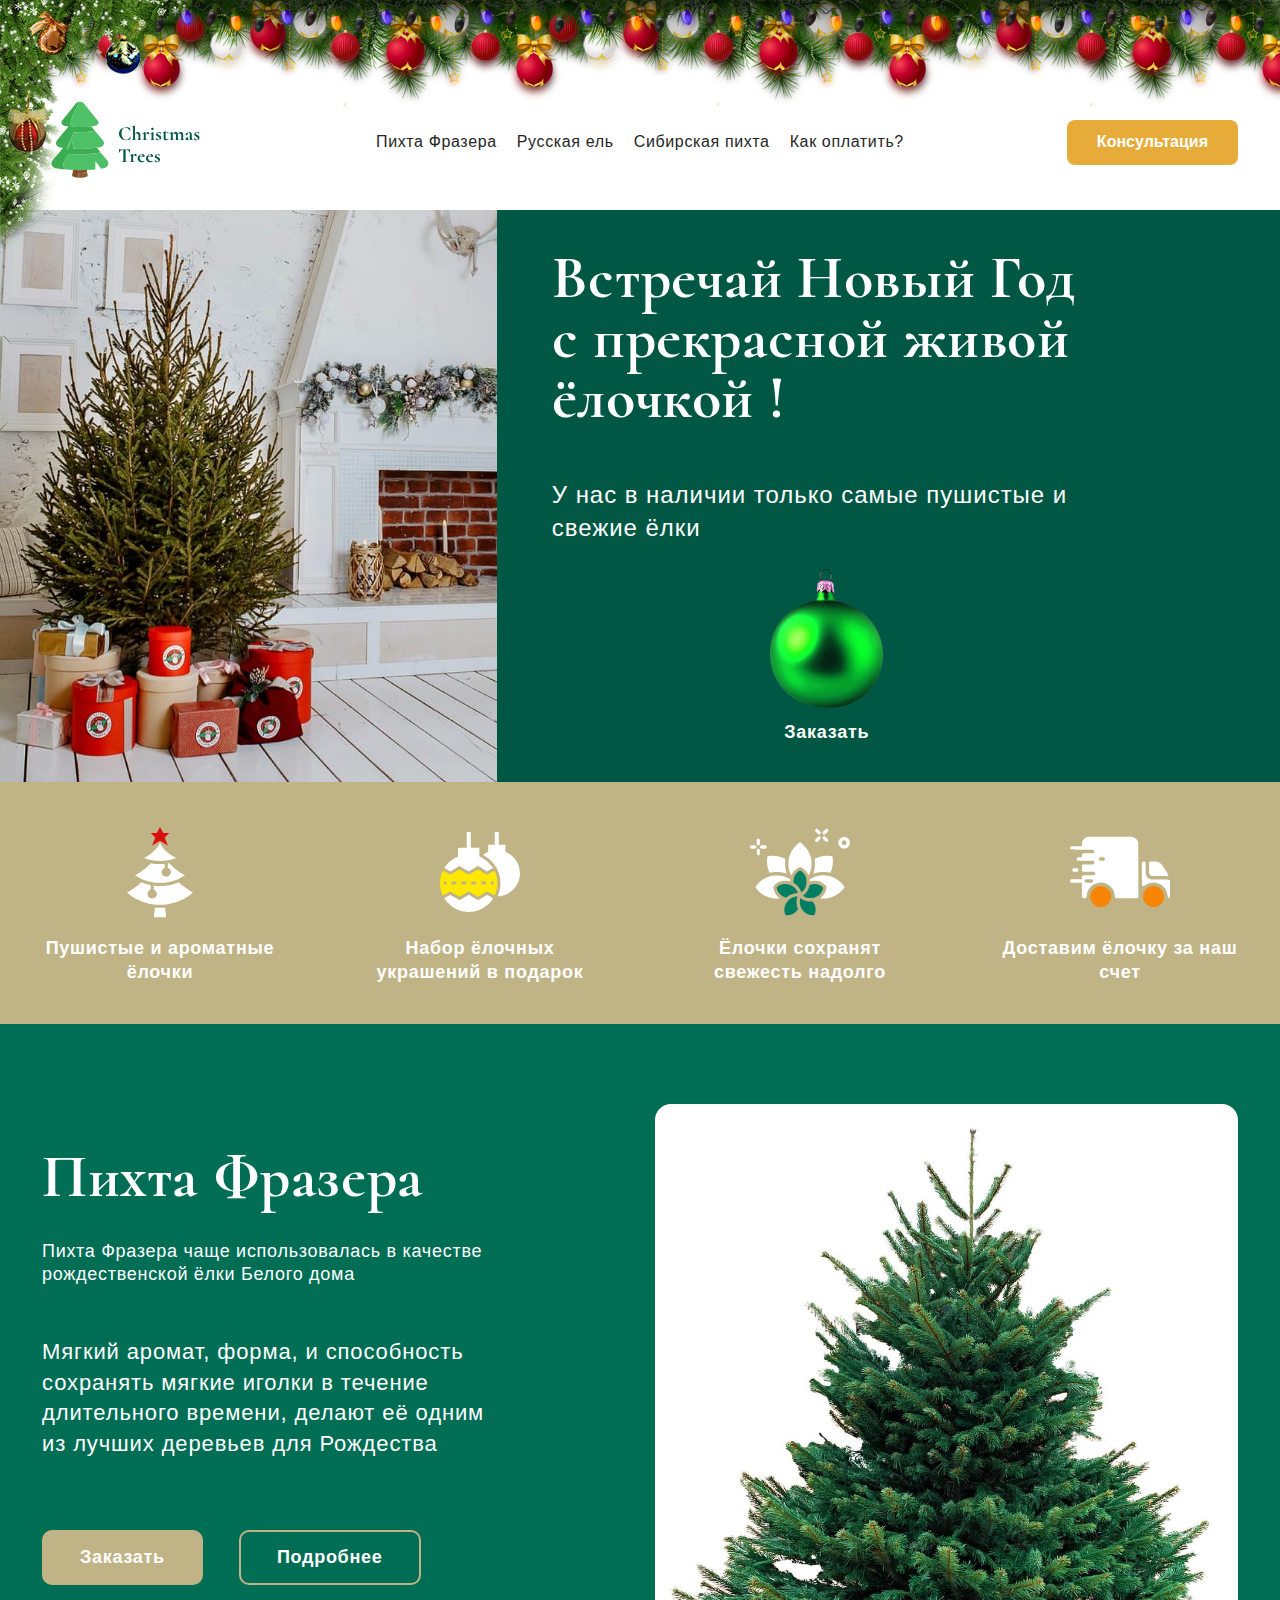
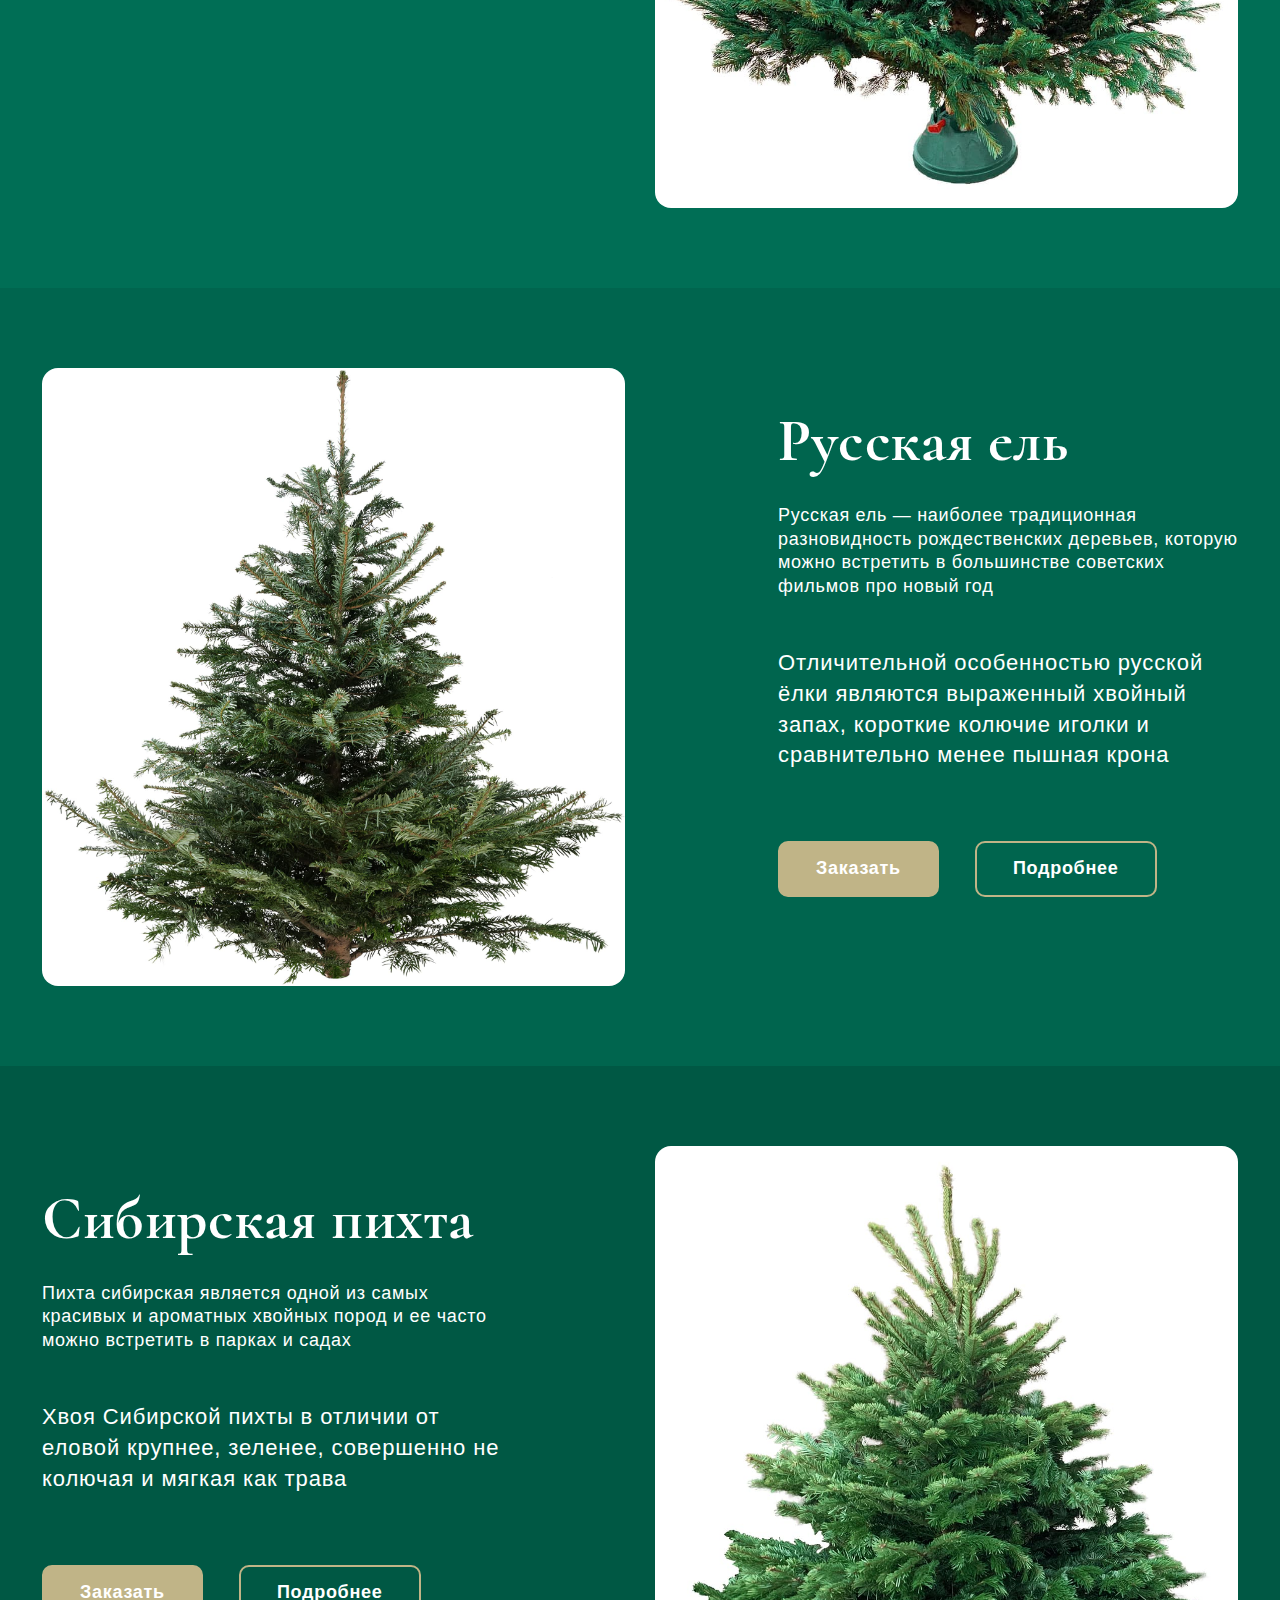
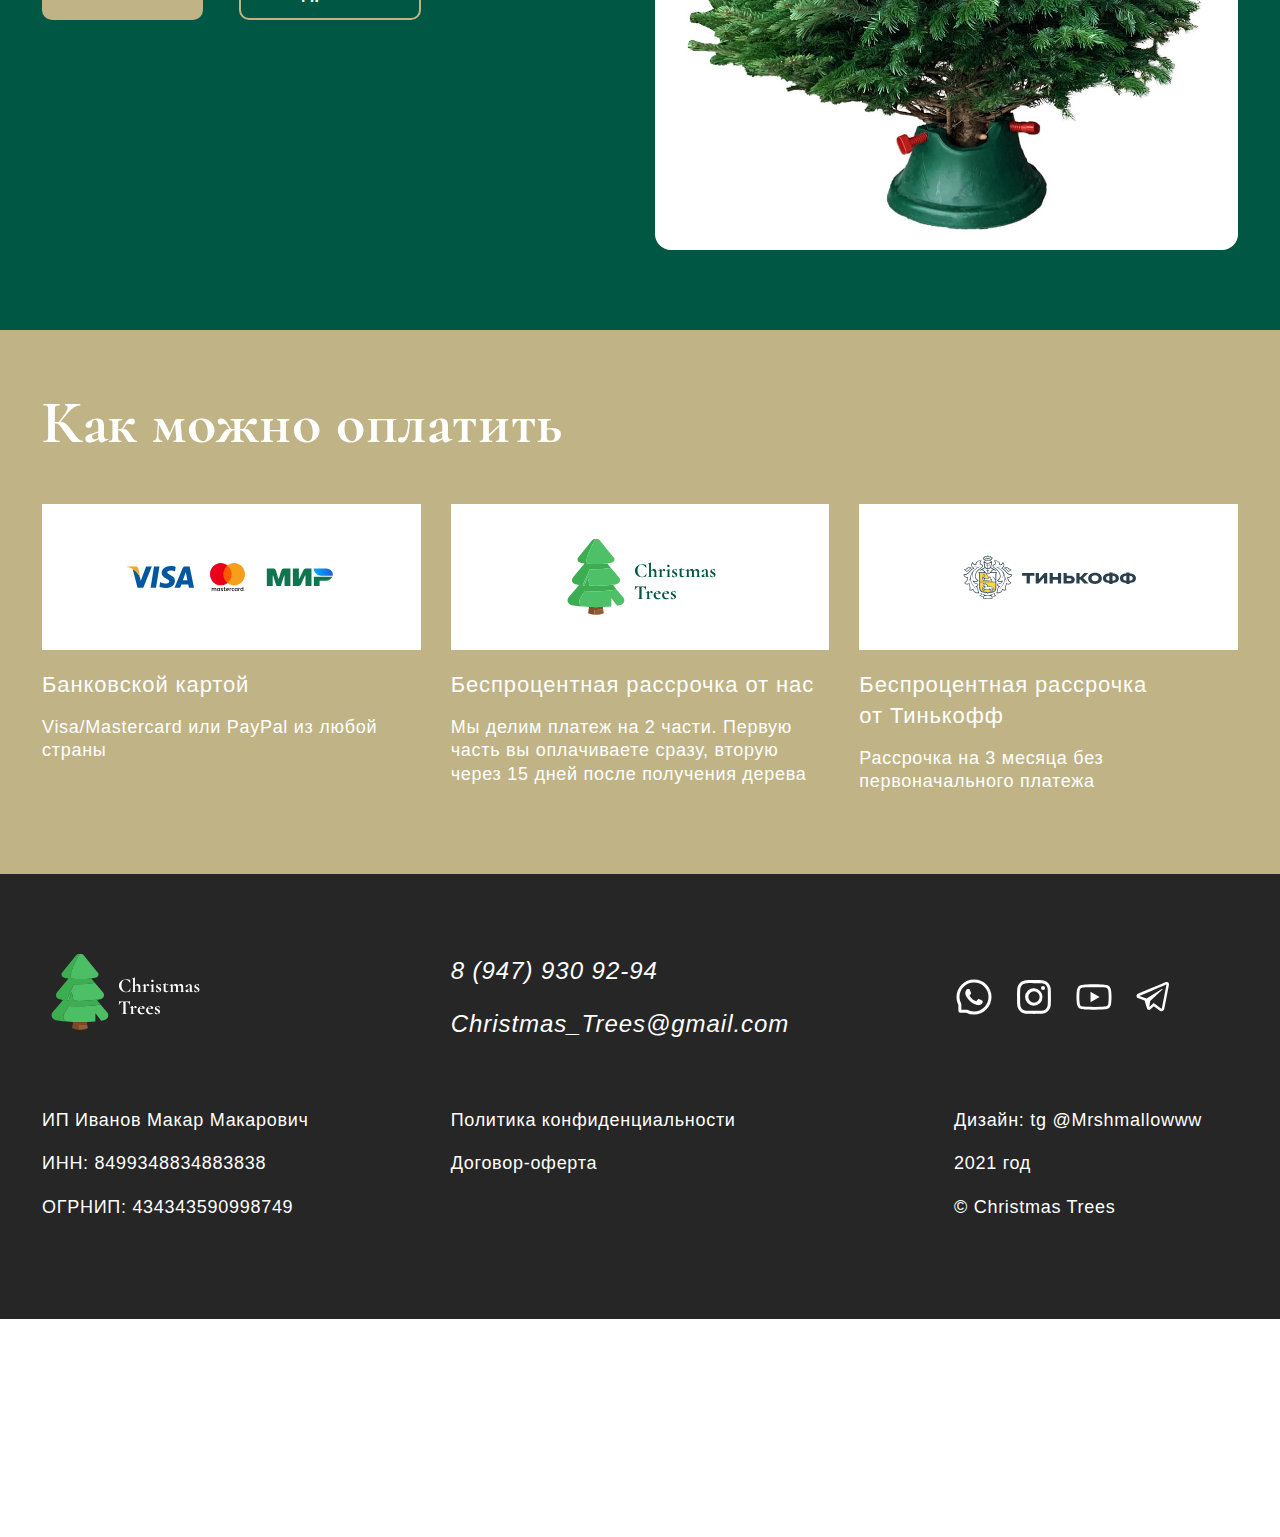
==== commit 32c35c82: "refactor" ====
--- a/index.html
+++ b/index.html
@@ -1,23 +1,25 @@
 <!DOCTYPE html>
 <html lang="ru">
-
 <head>
-  <meta charset="UTF-8">
-  <meta http-equiv="X-UA-Compatible" content="IE=edge">
-  <meta name="viewport" content="width=device-width, initial-scale=1.0">
+  <meta charset="UTF-8"/>
+  <meta http-equiv="X-UA-Compatible" content="IE=edge"/>
+  <meta name="viewport" content="width=device-width, initial-scale=1.0"/>
   <title>Christmas Trees | Встречай Новый Год с прекрасной живой ёлочкой !</title>
-  <link rel="shortcut icon" href="favicon.png" type="image/png">
-  <link rel="preload" href="fonts/cormorant-v11-latin_cyrillic-700.woff2" as="font" type="font/woff2" crossorigin>
+  <link rel="shortcut icon" href="favicon.png" type="image/png"/>
+  <link rel="preload" href="fonts/cormorant-v11-latin_cyrillic-700.woff2" as="font" type="font/woff2" crossorigin/>
+
   <style>
     :root {
-      --main-color: #fff;
+      --main-color: #ffffff;
       --second-color: #262626;
-      --one-color: #006E55;
-      --two-color: #00654E;
+      --one-color: #006e55;
+      --two-color: #00654e;
       --three-color: #005844;
       --main-bg-color: #005844;
-      --second-bg-color: #C0B487;
-      --trigger-color: #E6AB39;
+      --second-bg-color: #c0b487;
+      --trigger-color: #e6ab39;
+      --modal-border-color: #646464;
+      --input-border-color: #afafaf;
       --url-features-one: url("../img/tree.svg");
       --url-features-two: url("../img/christmas-decorations.svg");
       --url-features-three: url("../img/flowers.svg");
@@ -25,679 +27,726 @@
     }
   </style>
 
-  <link rel="stylesheet" href="ball/ball.css">
-
-  <link rel="stylesheet" href="./css/normalize.css">
-  <link rel="stylesheet" href="./css/default.css">
-  <link rel="stylesheet" href="./css/header.css">
-  <link rel="stylesheet" href="./css/logo.css">
-  <link rel="stylesheet" href="./css/burger.css">
-  <link rel="stylesheet" href="./css/navigation.css">
-  <link rel="stylesheet" href="./css/hero.css">
-  <link rel="stylesheet" href="./css/features.css">
-  <link rel="stylesheet" href="./css/product.css">
-  <link rel="stylesheet" href="./css/pay.css">
-  <link rel="stylesheet" href="./css/option-pay.css">
-  <link rel="stylesheet" href="./css/footer.css">
-
-  <script src="ball/ball.js" defer></script>
+  <link rel="stylesheet" href="./css/normalize.css"/>
+  <link rel="stylesheet" href="./css/default.css"/>
+  <link rel="stylesheet" href="./css/header.css"/>
+  <link rel="stylesheet" href="./css/logo.css"/>
+  <link rel="stylesheet" href="./css/burger.css"/>
+  <link rel="stylesheet" href="./css/navigation.css"/>
+  <link rel="stylesheet" href="./css/hero.css"/>
+  <link rel="stylesheet" href="./css/features.css"/>
+  <link rel="stylesheet" href="./css/product.css"/>
+  <link rel="stylesheet" href="./css/pay.css"/>
+  <link rel="stylesheet" href="./css/option-pay.css"/>
+  <link rel="stylesheet" href="./css/footer.css"/>
+  <link rel="stylesheet" href="./css/overlay.css"/>
+  <link rel="stylesheet" href="./css/modal.css"/>
+
+  <script src="./js/burger.js" defer></script>
+  <script src="./js/modal.js" defer></script>
+
+  <!-- Timer begin -->
+  <link rel="stylesheet" href="./timer/timer.css"/>
+  <script src="./timer/timer.js" defer></script>
+  <!-- Timer end -->
+
+  <!-- Balls begin -->
+  <link rel="stylesheet" href="./ball/ball.css"/>
+  <script src="./ball/ball.js" defer></script>
+  <!-- Balls end -->
+
+  <!-- Snow begin -->
   <script src="./snow/snow.js" defer></script>
+  <!-- Snow end -->
+
+  <!-- Garland begin -->
+  <link rel="stylesheet" href="garland/garland.css"/>
+  <script src="./garland/garland.js" defer></script>
+  <!-- Garland end -->
+
 </head>
 
 <body>
-  <header class="header">
-    <div class="container header__container">
-      <a href="./">
-        <svg class="header__logo logo" viewBox="0 0 164 76" role="image" aria-label="Логотип компании Christmas Trees">
-          <use xlink:href="img/icons_sprite.svg#logo" />
-        </svg>
-      </a>
-      <button class="burger header__burger">
-        <span class="burger__line"></span>
-      </button>
-
-      <nav class="header__navigation navigation">
-        <ul class="navigation__list">
-          <li class="navigation__item"><a href="" class="navigation__link">Пихта Фразера</a></li>
-          <li class="navigation__item"><a href="" class="navigation__link">Русская ель</a></li>
-          <li class="navigation__item"><a href="" class="navigation__link">Сибирская пихта</a></li>
-          <li class="navigation__item"><a href="" class="navigation__link">Как оплатить?</a></li>
-        </ul>
-      </nav>
-
-      <button class="header__consultation">Консультация</button>
-    </div>
-  </header>
-
-  <main>
-    <section class="hero">
-      <div class="container hero__container">
-        <div class="hero__left">
-          <img class="hero__img" src="./img/elka.jpg" width="705" height="769" alt="Красивая ёлка около камина">
-        </div>
-        <div class="hero__right">
-          <h1 class="hero__title">Встречай Новый Год с&nbsp;прекрасной живой ёлочкой !</h1>
-          <p class="hero__description">У нас в наличии только самые пушистые и свежие ёлки</p>
-          <a class="hero__down" href="#1">
-            <img class="hero__down-img" src="./img/bauble.png" width="113" height="139">
-            <span>Заказать</span>
-          </a>
-        </div>
-      </div>
-    </section>
-
-    <section class="features">
-      <div class="container">
-        <h2 class="visually-hidden">Преимущества</h2>
-        <ul class="features__list">
-          <li class="features__item features__item_one">Пушистые и ароматные ёлочки</li>
-          <li class="features__item features__item_two">Набор ёлочных украшений в подарок</li>
-          <li class="features__item features__item_three">Ёлочки сохранят свежесть надолго</li>
-          <li class="features__item features__item_four">Доставим ёлочку за наш счет</li>
-        </ul>
-      </div>
-    </section>
-
-    <section class="product" id="1">
-      <div class="container product__container">
-        <div class="product__content">
-          <h2 class="product__title">Пихта Фразера</h2>
-          <p class="product__features">Пихта Фразера чаще использовалась в качестве рождественской ёлки Белого дома</p>
-          <p class="product__description">Мягкий аромат, форма, и способность сохранять мягкие иголки в течение
-            длительного времени, делают её одним из лучших деревьев для Рождества</p>
-          <div class="product__button-wrapper">
-            <button class="product__button product__button_order">Заказать</button>
-            <a href="" class="product__button product__button_more">Подробнее</a>
-          </div>
-        </div>
-        <img src="./img/frazer-fir.jpg" width="630" height="590" alt="Пихта Фразера" class="product__picture">
-      </div>
-    </section>
-
-    <section class="product" id="2">
-      <div class="container product__container">
-        <div class="product__content">
-          <h2 class="product__title">Русская ель</h2>
-          <p class="product__features">Русская ель — наиболее традиционная разновидность рождественских деревьев,
-            которую можно встретить в большинстве советских фильмов про новый год</p>
-          <p class="product__description">Отличительной особенностью русской ёлки являются выраженный хвойный запах,
-            короткие колючие иголки и сравнительно менее пышная крона</p>
-          <div class="product__button-wrapper">
-            <button class="product__button product__button_order">Заказать</button>
-            <a href="" class="product__button product__button_more">Подробнее</a>
-          </div>
-        </div>
-        <img src="./img/russian-spruce.jpg" width="630" height="590" alt="Русская ель" class="product__picture">
-      </div>
-    </section>
-
-    <section class="product" id="3">
-      <div class="container product__container">
-        <div class="product__content">
-          <h2 class="product__title">Сибирская пихта</h2>
-          <p class="product__features">Пихта сибирская является одной из самых красивых и ароматных хвойных пород и ее
-            часто можно встретить в парках и садах</p>
-          <p class="product__description">Хвоя Сибирской пихты в отличии от еловой крупнее, зеленее, совершенно не
-            колючая и мягкая как трава</p>
-          <div class="product__button-wrapper">
-            <button class="product__button product__button_order">Заказать</button>
-            <a href="" class="product__button product__button_more">Подробнее</a>
-          </div>
-        </div>
-        <img src="./img/siberian-fir.jpg" width="630" height="590" alt="Сибирская пихта" class="product__picture">
-      </div>
-    </section>
-
-    <section class="pay">
-      <div class="container">
-        <h2 class="pay__title">Как можно оплатить</h2>
-        <ul class="pay__list">
-          <li class="pay__item">
-            <article class="pay__option_pay option-pay">
-              <div class="option-pay__picture-wrapper">
-                <img class="option-pay__picture" src="./img/cards.svg" alt="Платёжные системы"></img>
-              </div>
-              <h3 class="option-pay__title">Банковской картой</h3>
-              <p class="option-pay__description">Visa/Mastercard или PayPal из любой страны</p>
-            </article>
-          </li>
-
-          <li class="pay__item">
-            <article class="pay__option_pay option-pay">
-              <div class="option-pay__picture-wrapper">
-                <svg class=" logo option-pay__picture" viewBox="0 0 164 76" role="image"
-                  aria-label="Логотип компании Christmas Trees">
-                  <use xlink:href="img/icons_sprite.svg#logo" />
-                </svg>
-                <!-- <img src="./img/logo.svg" alt="Платёжные системы"></img> -->
-              </div>
-              <h3 class="option-pay__title">Беспроцентная рассрочка от нас</h3>
-              <p class="option-pay__description">Мы делим платеж на 2 части. Первую часть вы оплачиваете сразу, вторую
-                через 15 дней после получения дерева</p>
-            </article>
-          </li>
-
-          <li class="pay__item">
-            <article class="pay__option_pay option-pay">
-              <div class="option-pay__picture-wrapper">
-                <img class="option-pay__picture" src="./img/tinkoff.svg" alt="Платёжные системы"></img>
-              </div>
-              <h3 class="option-pay__title">Беспроцентная рассрочка от&nbsp;Тинькофф</h3>
-              <p class="option-pay__description">Рассрочка на 3 месяца без первоначального платежа</p>
-            </article>
-          </li>
-
-        </ul>
-      </div>
-    </section>
-
-  </main>
-
-  <footer class="footer">
-    <div class="container footer__container">
-      <a class="footer__logo" href="./">
-        <svg class="logo footer__logo logo__second" viewBox="0 0 164 76">
-          <use xlink:href="img/icons_sprite.svg#logo" />
-        </svg>
-      </a>
-      <address class="footer__contacts">
-        <a class="footer__item footer__link" href="tel:+79479309294">8 (947) 930 92-94</a>
-        <a class="footer__item footer__link" href="mailto:Сhristmas_Trees@gmail.com">Сhristmas_Trees@gmail.com</a>
-      </address>
-      <ul class="footer__list-socials">
-        <li class="footer__item-socials">
-          <a href="" class="footer__link footer__link_socials">
-            <svg viewBox="0 0 40 40">
-              <use xlink:href="./img/icons_sprite.svg#whats-app" />
-            </svg>
-          </a>
+<header class="header">
+  <div class="container header__container">
+    <a href="./">
+      <svg class="header__logo logo" viewBox="0 0 164 76" role="image" aria-label="Логотип компании Christmas Trees">
+        <use xlink:href="img/icons_sprite.svg#logo"/>
+      </svg>
+    </a>
+    <button class="burger header__burger">
+      <span class="burger__line"></span>
+    </button>
+    <nav class="header__navigation navigation">
+      <ul class="navigation__list">
+        <li class="navigation__item">
+          <a href="#1" class="navigation__link">Пихта Фразера</a>
         </li>
-        <li class="footer__item-socials">
-          <a href="" class="footer__link footer__link_socials">
-            <svg viewBox="0 0 40 40">
-              <use xlink:href="./img/icons_sprite.svg#instagram" />
-            </svg>
-          </a>
+        <li class="navigation__item">
+          <a href="#2" class="navigation__link">Русская ель</a>
         </li>
-        <li class="footer__item-socials">
-          <a href="" class="footer__link footer__link_socials">
-            <svg viewBox="0 0 40 40">
-              <use xlink:href="./img/icons_sprite.svg#youtube" />
-            </svg>
-          </a>
+        <li class="navigation__item">
+          <a href="#3" class="navigation__link">Сибирская пихта</a>
         </li>
-        <li class="footer__item-socials">
-          <a href="" class="footer__link footer__link_socials">
-            <svg viewBox="0 0 40 40">
-              <use xlink:href="./img/icons_sprite.svg#telegram" />
-            </svg>
-          </a>
+        <li class="navigation__item">
+          <a href="#pay" class="navigation__link">Как оплатить?</a>
         </li>
       </ul>
-
-      <ul class="footer__info-list">
-        <li class="footer__item">ИП Иванов Макар Макарович</li>
-        <li class="footer__item">ИНН: 8499348834883838</li>
-        <li class="footer__item">ОГРНИП: 434343590998749</li>
+    </nav>
+    <button class="header__consultation">Консультация</button>
+  </div>
+</header>
+
+<main>
+  <section class="hero">
+    <div class="container hero__container">
+      <div class="hero__left">
+        <img class="hero__img" src="./img/elka.jpg" width="705" height="769" alt="Красивая ёлка около камина"/>
+      </div>
+      <div class="hero__right">
+        <h1 class="hero__title">Встречай Новый Год с&nbsp;прекрасной живой ёлочкой !</h1>
+        <p class="hero__description">У нас в наличии только самые пушистые и свежие ёлки</p>
+        <a class="hero__down" href="#1">
+          <img class="hero__down-img" src="./img/bauble.png" width="113" height="139"/>
+          <span>Заказать</span>
+        </a>
+      </div>
+    </div>
+  </section>
+
+  <section class="features">
+    <div class="container">
+      <h2 class="visually-hidden">Преимущества</h2>
+      <ul class="features__list">
+        <li class="features__item features__item_one">Пушистые и ароматные ёлочки</li>
+        <li class="features__item features__item_two">Набор ёлочных украшений в подарок</li>
+        <li class="features__item features__item_three">Ёлочки сохранят свежесть надолго</li>
+        <li class="features__item features__item_four">Доставим ёлочку за наш счет</li>
       </ul>
-
-      <ul class="footer__rules-list">
-        <li class="footer__item">
-          <a href="#" class="footer__link">Политика конфиденциальности</a>
+    </div>
+  </section>
+
+  <section class="product" id="1">
+    <div class="container product__container">
+      <div class="product__content">
+        <h2 class="product__title">Пихта Фразера</h2>
+        <p class="product__features">Пихта Фразера чаще использовалась в качестве рождественской ёлки Белого дома</p>
+        <p class="product__description">Мягкий аромат, форма, и способность сохранять мягкие иголки в течение
+          длительного времени, делают её одним из лучших деревьев для Рождества</p>
+        <div class="product__button-wrapper">
+          <button class="product__button product__button_order" data-order="Пихта Фразера">Заказать</button>
+          <a href="#" class="product__button product__button_more">Подробнее</a>
+        </div>
+      </div>
+      <img src="./img/frazer-fir.jpg" width="630" height="590" alt="Пихта Фразера" class="product__picture"/>
+    </div>
+  </section>
+
+  <section class="product" id="2">
+    <div class="container product__container">
+      <div class="product__content">
+        <h2 class="product__title">Русская ель</h2>
+        <p class="product__features">Русская ель — наиболее традиционная разновидность рождественских деревьев, которую
+          можно встретить в большинстве советских фильмов про новый год</p>
+        <p class="product__description">Отличительной особенностью русской ёлки являются выраженный хвойный запах,
+          короткие колючие иголки и сравнительно менее пышная крона</p>
+        <div class="product__button-wrapper">
+          <button class="product__button product__button_order" data-order="Русская ель">Заказать</button>
+          <a href="#" class="product__button product__button_more">Подробнее</a>
+        </div>
+      </div>
+      <img src="./img/russian-spruce.jpg" width="630" height="590" alt="Русская ель" class="product__picture"/>
+    </div>
+  </section>
+
+  <section class="product" id="3">
+    <div class="container product__container">
+      <div class="product__content">
+        <h2 class="product__title">Сибирская пихта</h2>
+        <p class="product__features">Пихта сибирская является одной из самых красивых и ароматных хвойных пород и ее
+          часто можно встретить в парках и садах</p>
+        <p class="product__description">Хвоя Сибирской пихты в отличии от еловой крупнее, зеленее, совершенно не колючая
+          и мягкая как трава</p>
+        <div class="product__button-wrapper">
+          <button class="product__button product__button_order" data-order="Сибирская пихта">Заказать</button>
+          <a href="#" class="product__button product__button_more">Подробнее</a>
+        </div>
+      </div>
+      <img src="./img/siberian-fir.jpg" width="630" height="590" alt="Сибирская пихта" class="product__picture"/>
+    </div>
+  </section>
+
+  <section class="pay" id="pay">
+    <div class="container">
+      <h2 class="pay__title">Как можно оплатить</h2>
+      <ul class="pay__list">
+        <li class="pay__item">
+          <article class="pay__option_pay option-pay">
+            <div class="option-pay__picture-wrapper">
+              <img class="option-pay__picture" src="./img/cards.svg" alt="Платёжные системы"/>
+            </div>
+            <h3 class="option-pay__title">Банковской картой</h3>
+            <p class="option-pay__description">Visa/Mastercard или PayPal из любой страны</p>
+          </article>
         </li>
-        <li class="footer__item">
-          <a href="#" class="footer__link">Договор-оферта</a>
+        <li class="pay__item">
+          <article class="pay__option_pay option-pay">
+            <div class="option-pay__picture-wrapper">
+              <svg class="logo option-pay__picture" viewBox="0 0 164 76" role="image"
+                   aria-label="Логотип компании Christmas Trees">
+                <use xlink:href="img/icons_sprite.svg#logo"/>
+              </svg>
+            </div>
+            <h3 class="option-pay__title">Беспроцентная рассрочка от нас</h3>
+            <p class="option-pay__description">Мы делим платеж на 2 части. Первую часть вы оплачиваете сразу, вторую
+              через 15 дней после получения дерева</p>
+          </article>
+        </li>
+        <li class="pay__item">
+          <article class="pay__option_pay option-pay">
+            <div class="option-pay__picture-wrapper">
+              <img class="option-pay__picture" src="./img/tinkoff.svg" alt="Платёжные системы"/>
+            </div>
+            <h3 class="option-pay__title">Беспроцентная рассрочка от&nbsp;Тинькофф</h3>
+            <p class="option-pay__description">Рассрочка на 3 месяца без первоначального платежа</p>
+          </article>
         </li>
       </ul>
-
-      <div class="footer__team">
-        <p class="footer__item">Дизайн: <a class="footer__link" href="https://t.me/Mrsmellowww">tg @Mrshmallowww</a></p>
-        <p class="footer__item">2021 год</p>
-        <p class="footer__item">&copy;Christmas Trees</p>
-      </div>
     </div>
-  </footer>
-
-  <div class="b-page_newyear">
-    <div class="b-page__content">
-      <div class="b-head-decor">
-        <div class="b-head-decor__inner b-head-decor__inner_n1">
-          <div class="b-ball b-ball_n1 b-ball_bounce" data-note="0">
-            <div class="b-ball__right"></div>
-            <div class="b-ball__i"></div>
-          </div>
-          <div class="b-ball b-ball_n2 b-ball_bounce" data-note="1">
-            <div class="b-ball__right"></div>
-            <div class="b-ball__i"></div>
-          </div>
-          <div class="b-ball b-ball_n3 b-ball_bounce" data-note="2">
-            <div class="b-ball__right"></div>
-            <div class="b-ball__i"></div>
-          </div>
-          <div class="b-ball b-ball_n4 b-ball_bounce" data-note="3">
-            <div class="b-ball__right"></div>
-            <div class="b-ball__i"></div>
-          </div>
-          <div class="b-ball b-ball_n5 b-ball_bounce" data-note="4">
-            <div class="b-ball__right"></div>
-            <div class="b-ball__i"></div>
-          </div>
-          <div class="b-ball b-ball_n6 b-ball_bounce" data-note="5">
-            <div class="b-ball__right"></div>
-            <div class="b-ball__i"></div>
-          </div>
-          <div class="b-ball b-ball_n7 b-ball_bounce" data-note="6">
-            <div class="b-ball__right"></div>
-            <div class="b-ball__i"></div>
-          </div>
-          <div class="b-ball b-ball_n8 b-ball_bounce" data-note="7">
-            <div class="b-ball__right"></div>
-            <div class="b-ball__i"></div>
-          </div>
-          <div class="b-ball b-ball_n9 b-ball_bounce" data-note="8">
-            <div class="b-ball__right"></div>
-            <div class="b-ball__i"></div>
-          </div>
-          <div class="b-ball b-ball_i1">
-            <div class="b-ball__right"></div>
-            <div class="b-ball__i"></div>
-          </div>
-          <div class="b-ball b-ball_i2">
-            <div class="b-ball__right"></div>
-            <div class="b-ball__i"></div>
-          </div>
-          <div class="b-ball b-ball_i3">
-            <div class="b-ball__right"></div>
-            <div class="b-ball__i"></div>
-          </div>
-          <div class="b-ball b-ball_i4">
-            <div class="b-ball__right"></div>
-            <div class="b-ball__i"></div>
-          </div>
-          <div class="b-ball b-ball_i5">
-            <div class="b-ball__right"></div>
-            <div class="b-ball__i"></div>
-          </div>
-          <div class="b-ball b-ball_i6">
-            <div class="b-ball__right"></div>
-            <div class="b-ball__i"></div>
-          </div>
-        </div>
-        <div class="b-head-decor__inner b-head-decor__inner_n2">
-          <div class="b-ball b-ball_n1 b-ball_bounce" data-note="9">
-            <div class="b-ball__right"></div>
-            <div class="b-ball__i"></div>
-          </div>
-          <div class="b-ball b-ball_n2 b-ball_bounce" data-note="10">
-            <div class="b-ball__right"></div>
-            <div class="b-ball__i"></div>
-          </div>
-          <div class="b-ball b-ball_n3 b-ball_bounce" data-note="11">
-            <div class="b-ball__right"></div>
-            <div class="b-ball__i"></div>
-          </div>
-          <div class="b-ball b-ball_n4 b-ball_bounce" data-note="12">
-            <div class="b-ball__right"></div>
-            <div class="b-ball__i"></div>
-          </div>
-          <div class="b-ball b-ball_n5 b-ball_bounce" data-note="13">
-            <div class="b-ball__right"></div>
-            <div class="b-ball__i"></div>
-          </div>
-          <div class="b-ball b-ball_n6 b-ball_bounce" data-note="14">
-            <div class="b-ball__right"></div>
-            <div class="b-ball__i"></div>
-          </div>
-          <div class="b-ball b-ball_n7 b-ball_bounce" data-note="15">
-            <div class="b-ball__right"></div>
-            <div class="b-ball__i"></div>
-          </div>
-          <div class="b-ball b-ball_n8 b-ball_bounce" data-note="16">
-            <div class="b-ball__right"></div>
-            <div class="b-ball__i"></div>
-          </div>
-          <div class="b-ball b-ball_n9 b-ball_bounce" data-note="17">
-            <div class="b-ball__right"></div>
-            <div class="b-ball__i"></div>
-          </div>
-          <div class="b-ball b-ball_i1">
-            <div class="b-ball__right"></div>
-            <div class="b-ball__i"></div>
-          </div>
-          <div class="b-ball b-ball_i2">
-            <div class="b-ball__right"></div>
-            <div class="b-ball__i"></div>
-          </div>
-          <div class="b-ball b-ball_i3">
-            <div class="b-ball__right"></div>
-            <div class="b-ball__i"></div>
-          </div>
-          <div class="b-ball b-ball_i4">
-            <div class="b-ball__right"></div>
-            <div class="b-ball__i"></div>
-          </div>
-          <div class="b-ball b-ball_i5">
-            <div class="b-ball__right"></div>
-            <div class="b-ball__i"></div>
-          </div>
-          <div class="b-ball b-ball_i6">
-            <div class="b-ball__right"></div>
-            <div class="b-ball__i"></div>
-          </div>
-        </div>
-        <div class="b-head-decor__inner b-head-decor__inner_n3">
-          <div class="b-ball b-ball_n1 b-ball_bounce" data-note="18">
-            <div class="b-ball__right"></div>
-            <div class="b-ball__i"></div>
-          </div>
-          <div class="b-ball b-ball_n2 b-ball_bounce" data-note="19">
-            <div class="b-ball__right"></div>
-            <div class="b-ball__i"></div>
-          </div>
-          <div class="b-ball b-ball_n3 b-ball_bounce" data-note="20">
-            <div class="b-ball__right"></div>
-            <div class="b-ball__i"></div>
-          </div>
-          <div class="b-ball b-ball_n4 b-ball_bounce" data-note="21">
-            <div class="b-ball__right"></div>
-            <div class="b-ball__i"></div>
-          </div>
-          <div class="b-ball b-ball_n5 b-ball_bounce" data-note="22">
-            <div class="b-ball__right"></div>
-            <div class="b-ball__i"></div>
-          </div>
-          <div class="b-ball b-ball_n6 b-ball_bounce" data-note="23">
-            <div class="b-ball__right"></div>
-            <div class="b-ball__i"></div>
-          </div>
-          <div class="b-ball b-ball_n7 b-ball_bounce" data-note="24">
-            <div class="b-ball__right"></div>
-            <div class="b-ball__i"></div>
-          </div>
-          <div class="b-ball b-ball_n8 b-ball_bounce" data-note="25">
-            <div class="b-ball__right"></div>
-            <div class="b-ball__i"></div>
-          </div>
-          <div class="b-ball b-ball_n9 b-ball_bounce" data-note="26">
-            <div class="b-ball__right"></div>
-            <div class="b-ball__i"></div>
-          </div>
-          <div class="b-ball b-ball_i1">
-            <div class="b-ball__right"></div>
-            <div class="b-ball__i"></div>
-          </div>
-          <div class="b-ball b-ball_i2">
-            <div class="b-ball__right"></div>
-            <div class="b-ball__i"></div>
-          </div>
-          <div class="b-ball b-ball_i3">
-            <div class="b-ball__right"></div>
-            <div class="b-ball__i"></div>
-          </div>
-          <div class="b-ball b-ball_i4">
-            <div class="b-ball__right"></div>
-            <div class="b-ball__i"></div>
-          </div>
-          <div class="b-ball b-ball_i5">
-            <div class="b-ball__right"></div>
-            <div class="b-ball__i"></div>
-          </div>
-          <div class="b-ball b-ball_i6">
-            <div class="b-ball__right"></div>
-            <div class="b-ball__i"></div>
-          </div>
-        </div>
-        <div class="b-head-decor__inner b-head-decor__inner_n4">
-          <div class="b-ball b-ball_n1 b-ball_bounce" data-note="27">
-            <div class="b-ball__right"></div>
-            <div class="b-ball__i"></div>
-          </div>
-          <div class="b-ball b-ball_n2 b-ball_bounce" data-note="28">
-            <div class="b-ball__right"></div>
-            <div class="b-ball__i"></div>
-          </div>
-          <div class="b-ball b-ball_n3 b-ball_bounce" data-note="29">
-            <div class="b-ball__right"></div>
-            <div class="b-ball__i"></div>
-          </div>
-          <div class="b-ball b-ball_n4 b-ball_bounce" data-note="30">
-            <div class="b-ball__right"></div>
-            <div class="b-ball__i"></div>
-          </div>
-          <div class="b-ball b-ball_n5 b-ball_bounce" data-note="31">
-            <div class="b-ball__right"></div>
-            <div class="b-ball__i"></div>
-          </div>
-          <div class="b-ball b-ball_n6 b-ball_bounce" data-note="32">
-            <div class="b-ball__right"></div>
-            <div class="b-ball__i"></div>
-          </div>
-          <div class="b-ball b-ball_n7 b-ball_bounce" data-note="33">
-            <div class="b-ball__right"></div>
-            <div class="b-ball__i"></div>
-          </div>
-          <div class="b-ball b-ball_n8 b-ball_bounce" data-note="34">
-            <div class="b-ball__right"></div>
-            <div class="b-ball__i"></div>
-          </div>
-          <div class="b-ball b-ball_n9 b-ball_bounce" data-note="35">
-            <div class="b-ball__right"></div>
-            <div class="b-ball__i"></div>
-          </div>
-          <div class="b-ball b-ball_i1">
-            <div class="b-ball__right"></div>
-            <div class="b-ball__i"></div>
-          </div>
-          <div class="b-ball b-ball_i2">
-            <div class="b-ball__right"></div>
-            <div class="b-ball__i"></div>
-          </div>
-          <div class="b-ball b-ball_i3">
-            <div class="b-ball__right"></div>
-            <div class="b-ball__i"></div>
-          </div>
-          <div class="b-ball b-ball_i4">
-            <div class="b-ball__right"></div>
-            <div class="b-ball__i"></div>
-          </div>
-          <div class="b-ball b-ball_i5">
-            <div class="b-ball__right"></div>
-            <div class="b-ball__i"></div>
-          </div>
-          <div class="b-ball b-ball_i6">
-            <div class="b-ball__right"></div>
-            <div class="b-ball__i"></div>
-          </div>
-        </div>
-        <div class="b-head-decor__inner b-head-decor__inner_n5">
-          <div class="b-ball b-ball_n1 b-ball_bounce" data-note="0">
-            <div class="b-ball__right"></div>
-            <div class="b-ball__i"></div>
-          </div>
-          <div class="b-ball b-ball_n2 b-ball_bounce" data-note="1">
-            <div class="b-ball__right"></div>
-            <div class="b-ball__i"></div>
-          </div>
-          <div class="b-ball b-ball_n3 b-ball_bounce" data-note="2">
-            <div class="b-ball__right"></div>
-            <div class="b-ball__i"></div>
-          </div>
-          <div class="b-ball b-ball_n4 b-ball_bounce" data-note="3">
-            <div class="b-ball__right"></div>
-            <div class="b-ball__i"></div>
-          </div>
-          <div class="b-ball b-ball_n5 b-ball_bounce" data-note="4">
-            <div class="b-ball__right"></div>
-            <div class="b-ball__i"></div>
-          </div>
-          <div class="b-ball b-ball_n6 b-ball_bounce" data-note="5">
-            <div class="b-ball__right"></div>
-            <div class="b-ball__i"></div>
-          </div>
-          <div class="b-ball b-ball_n7 b-ball_bounce" data-note="6">
-            <div class="b-ball__right"></div>
-            <div class="b-ball__i"></div>
-          </div>
-          <div class="b-ball b-ball_n8 b-ball_bounce" data-note="7">
-            <div class="b-ball__right"></div>
-            <div class="b-ball__i"></div>
-          </div>
-          <div class="b-ball b-ball_n9 b-ball_bounce" data-note="8">
-            <div class="b-ball__right"></div>
-            <div class="b-ball__i"></div>
-          </div>
-          <div class="b-ball b-ball_i1">
-            <div class="b-ball__right"></div>
-            <div class="b-ball__i"></div>
-          </div>
-          <div class="b-ball b-ball_i2">
-            <div class="b-ball__right"></div>
-            <div class="b-ball__i"></div>
-          </div>
-          <div class="b-ball b-ball_i3">
-            <div class="b-ball__right"></div>
-            <div class="b-ball__i"></div>
-          </div>
-          <div class="b-ball b-ball_i4">
-            <div class="b-ball__right"></div>
-            <div class="b-ball__i"></div>
-          </div>
-          <div class="b-ball b-ball_i5">
-            <div class="b-ball__right"></div>
-            <div class="b-ball__i"></div>
-          </div>
-          <div class="b-ball b-ball_i6">
-            <div class="b-ball__right"></div>
-            <div class="b-ball__i"></div>
-          </div>
-        </div>
-        <div class="b-head-decor__inner b-head-decor__inner_n6">
-          <div class="b-ball b-ball_n1 b-ball_bounce" data-note="9">
-            <div class="b-ball__right"></div>
-            <div class="b-ball__i"></div>
-          </div>
-          <div class="b-ball b-ball_n2 b-ball_bounce" data-note="10">
-            <div class="b-ball__right"></div>
-            <div class="b-ball__i"></div>
-          </div>
-          <div class="b-ball b-ball_n3 b-ball_bounce" data-note="11">
-            <div class="b-ball__right"></div>
-            <div class="b-ball__i"></div>
-          </div>
-          <div class="b-ball b-ball_n4 b-ball_bounce" data-note="12">
-            <div class="b-ball__right"></div>
-            <div class="b-ball__i"></div>
-          </div>
-          <div class="b-ball b-ball_n5 b-ball_bounce" data-note="13">
-            <div class="b-ball__right"></div>
-            <div class="b-ball__i"></div>
-          </div>
-          <div class="b-ball b-ball_n6 b-ball_bounce" data-note="14">
-            <div class="b-ball__right"></div>
-            <div class="b-ball__i"></div>
-          </div>
-          <div class="b-ball b-ball_n7 b-ball_bounce" data-note="15">
-            <div class="b-ball__right"></div>
-            <div class="b-ball__i"></div>
-          </div>
-          <div class="b-ball b-ball_n8 b-ball_bounce" data-note="16">
-            <div class="b-ball__right"></div>
-            <div class="b-ball__i"></div>
-          </div>
-          <div class="b-ball b-ball_n9 b-ball_bounce" data-note="17">
-            <div class="b-ball__right"></div>
-            <div class="b-ball__i"></div>
-          </div>
-          <div class="b-ball b-ball_i1">
-            <div class="b-ball__right"></div>
-            <div class="b-ball__i"></div>
-          </div>
-          <div class="b-ball b-ball_i2">
-            <div class="b-ball__right"></div>
-            <div class="b-ball__i"></div>
-          </div>
-          <div class="b-ball b-ball_i3">
-            <div class="b-ball__right"></div>
-            <div class="b-ball__i"></div>
-          </div>
-          <div class="b-ball b-ball_i4">
-            <div class="b-ball__right"></div>
-            <div class="b-ball__i"></div>
-          </div>
-          <div class="b-ball b-ball_i5">
-            <div class="b-ball__right"></div>
-            <div class="b-ball__i"></div>
-          </div>
-          <div class="b-ball b-ball_i6">
-            <div class="b-ball__right"></div>
-            <div class="b-ball__i"></div>
-          </div>
-        </div>
-        <div class="b-head-decor__inner b-head-decor__inner_n7">
-          <div class="b-ball b-ball_n1 b-ball_bounce" data-note="18">
-            <div class="b-ball__right"></div>
-            <div class="b-ball__i"></div>
-          </div>
-          <div class="b-ball b-ball_n2 b-ball_bounce" data-note="19">
-            <div class="b-ball__right"></div>
-            <div class="b-ball__i"></div>
-          </div>
-          <div class="b-ball b-ball_n3 b-ball_bounce" data-note="20">
-            <div class="b-ball__right"></div>
-            <div class="b-ball__i"></div>
-          </div>
-          <div class="b-ball b-ball_n4 b-ball_bounce" data-note="21">
-            <div class="b-ball__right"></div>
-            <div class="b-ball__i"></div>
-          </div>
-          <div class="b-ball b-ball_n5 b-ball_bounce" data-note="22">
-            <div class="b-ball__right"></div>
-            <div class="b-ball__i"></div>
-          </div>
-          <div class="b-ball b-ball_n6 b-ball_bounce" data-note="23">
-            <div class="b-ball__right"></div>
-            <div class="b-ball__i"></div>
-          </div>
-          <div class="b-ball b-ball_n7 b-ball_bounce" data-note="24">
-            <div class="b-ball__right"></div>
-            <div class="b-ball__i"></div>
-          </div>
-          <div class="b-ball b-ball_n8 b-ball_bounce" data-note="25">
-            <div class="b-ball__right"></div>
-            <div class="b-ball__i"></div>
-          </div>
-          <div class="b-ball b-ball_n9 b-ball_bounce" data-note="26">
-            <div class="b-ball__right"></div>
-            <div class="b-ball__i"></div>
-          </div>
-          <div class="b-ball b-ball_i1">
-            <div class="b-ball__right"></div>
-            <div class="b-ball__i"></div>
-          </div>
-          <div class="b-ball b-ball_i2">
-            <div class="b-ball__right"></div>
-            <div class="b-ball__i"></div>
-          </div>
-          <div class="b-ball b-ball_i3">
-            <div class="b-ball__right"></div>
-            <div class="b-ball__i"></div>
-          </div>
-          <div class="b-ball b-ball_i4">
-            <div class="b-ball__right"></div>
-            <div class="b-ball__i"></div>
-          </div>
-          <div class="b-ball b-ball_i5">
-            <div class="b-ball__right"></div>
-            <div class="b-ball__i"></div>
-          </div>
-          <div class="b-ball b-ball_i6">
-            <div class="b-ball__right"></div>
-            <div class="b-ball__i"></div>
-          </div>
-        </div>
-      </div>
+  </section>
+</main>
+
+<footer class="footer">
+  <div class="container footer__container">
+    <a class="footer__logo" href="./">
+      <svg class="logo footer__logo logo__second" viewBox="0 0 164 76">
+        <use xlink:href="img/icons_sprite.svg#logo"/>
+      </svg>
+    </a>
+    <address class="footer__contacts"><a class="footer__item footer__link" href="tel:+79479309294">8 (947) 930 92-94</a><a
+        class="footer__item footer__link" href="mailto:Сhristmas_Trees@gmail.com">Сhristmas_Trees@gmail.com</a>
+    </address>
+    <ul class="footer__list-socials">
+      <li class="footer__item-socials">
+        <a href="#" class="footer__link footer__link_socials">
+          <svg viewBox="0 0 40 40">
+            <use xlink:href="./img/icons_sprite.svg#whats-app"/>
+          </svg>
+        </a>
+      </li>
+      <li class="footer__item-socials">
+        <a href="#" class="footer__link footer__link_socials">
+          <svg viewBox="0 0 40 40">
+            <use xlink:href="./img/icons_sprite.svg#instagram"/>
+          </svg>
+        </a>
+      </li>
+      <li class="footer__item-socials">
+        <a href="#" class="footer__link footer__link_socials">
+          <svg viewBox="0 0 40 40">
+            <use xlink:href="./img/icons_sprite.svg#youtube"/>
+          </svg>
+        </a>
+      </li>
+      <li class="footer__item-socials">
+        <a href="#" class="footer__link footer__link_socials">
+          <svg viewBox="0 0 40 40">
+            <use xlink:href="./img/icons_sprite.svg#telegram"/>
+          </svg>
+        </a>
+      </li>
+    </ul>
+    <ul class="footer__info-list">
+      <li class="footer__item">ИП Иванов Макар Макарович</li>
+      <li class="footer__item">ИНН: 8499348834883838</li>
+      <li class="footer__item">ОГРНИП: 434343590998749</li>
+    </ul>
+    <ul class="footer__rules-list">
+      <li class="footer__item">
+        <a href="#" class="footer__link">Политика конфиденциальности</a>
+      </li>
+      <li class="footer__item">
+        <a href="#" class="footer__link">Договор-оферта</a>
+      </li>
+    </ul>
+    <div class="footer__team">
+      <p class="footer__item">Дизайн: <a class="footer__link" href="https://t.me/Mrshmallowww" target="_blank">tg
+        @Mrshmallowww</a></p>
+      <p class="footer__item">2021 год</p>
+      <p class="footer__item">&copy; Christmas Trees</p>
     </div>
   </div>
+</footer>
+
+<div class="overlay overlay__order">
+  <div class="modal">
+    <button class="modal__close">
+      <svg width="24" height="24" viewBox="0 0 24 24">
+        <use xlink:href="./img/icons_sprite.svg#close"/>
+      </svg>
+    </button>
+
+    <h2 class="modal__title">Оформить заказ</h2>
+
+    <form class="modal__form" action="https://jsonplaceholder.typicode.com/posts" method="post">
+      <label class="modal__label">
+        <span class="modal__label-text">ФИО</span>
+        <input class="modal__input" name="bio" type="text" placeholder="Введите ваше ФИО" required/>
+      </label>
+      <label class="modal__label modal__label_last">
+        <span class="modal__label-text">Телефон</span>
+        <input class="modal__input" name="phone" type="tel" placeholder="Введите ваш номер телефона" required/>
+      </label>
+      <input class="modal__order" type="hidden" name="order"/>
+      <button class="modal__button" type="submit">Заказать звонок</button>
+    </form>
+  </div>
+</div>
+
+<div class="overlay overlay__consultation"></div>
+
+<!-- Новогодняя мотня из шариков -->
+<div class="b-page_newyear">
+  <div class="b-page__content">
+    <div class="b-head-decor">
+      <div class="b-head-decor__inner b-head-decor__inner_n1">
+        <div class="b-ball b-ball_n1 b-ball_bounce" data-note="0">
+          <div class="b-ball__right"></div>
+          <div class="b-ball__i"></div>
+        </div>
+        <div class="b-ball b-ball_n2 b-ball_bounce" data-note="1">
+          <div class="b-ball__right"></div>
+          <div class="b-ball__i"></div>
+        </div>
+        <div class="b-ball b-ball_n3 b-ball_bounce" data-note="2">
+          <div class="b-ball__right"></div>
+          <div class="b-ball__i"></div>
+        </div>
+        <div class="b-ball b-ball_n4 b-ball_bounce" data-note="3">
+          <div class="b-ball__right"></div>
+          <div class="b-ball__i"></div>
+        </div>
+        <div class="b-ball b-ball_n5 b-ball_bounce" data-note="4">
+          <div class="b-ball__right"></div>
+          <div class="b-ball__i"></div>
+        </div>
+        <div class="b-ball b-ball_n6 b-ball_bounce" data-note="5">
+          <div class="b-ball__right"></div>
+          <div class="b-ball__i"></div>
+        </div>
+        <div class="b-ball b-ball_n7 b-ball_bounce" data-note="6">
+          <div class="b-ball__right"></div>
+          <div class="b-ball__i"></div>
+        </div>
+        <div class="b-ball b-ball_n8 b-ball_bounce" data-note="7">
+          <div class="b-ball__right"></div>
+          <div class="b-ball__i"></div>
+        </div>
+        <div class="b-ball b-ball_n9 b-ball_bounce" data-note="8">
+          <div class="b-ball__right"></div>
+          <div class="b-ball__i"></div>
+        </div>
+        <div class="b-ball b-ball_i1">
+          <div class="b-ball__right"></div>
+          <div class="b-ball__i"></div>
+        </div>
+        <div class="b-ball b-ball_i2">
+          <div class="b-ball__right"></div>
+          <div class="b-ball__i"></div>
+        </div>
+        <div class="b-ball b-ball_i3">
+          <div class="b-ball__right"></div>
+          <div class="b-ball__i"></div>
+        </div>
+        <div class="b-ball b-ball_i4">
+          <div class="b-ball__right"></div>
+          <div class="b-ball__i"></div>
+        </div>
+        <div class="b-ball b-ball_i5">
+          <div class="b-ball__right"></div>
+          <div class="b-ball__i"></div>
+        </div>
+        <div class="b-ball b-ball_i6">
+          <div class="b-ball__right"></div>
+          <div class="b-ball__i"></div>
+        </div>
+      </div>
+      <div class="b-head-decor__inner b-head-decor__inner_n2">
+        <div class="b-ball b-ball_n1 b-ball_bounce" data-note="9">
+          <div class="b-ball__right"></div>
+          <div class="b-ball__i"></div>
+        </div>
+        <div class="b-ball b-ball_n2 b-ball_bounce" data-note="10">
+          <div class="b-ball__right"></div>
+          <div class="b-ball__i"></div>
+        </div>
+        <div class="b-ball b-ball_n3 b-ball_bounce" data-note="11">
+          <div class="b-ball__right"></div>
+          <div class="b-ball__i"></div>
+        </div>
+        <div class="b-ball b-ball_n4 b-ball_bounce" data-note="12">
+          <div class="b-ball__right"></div>
+          <div class="b-ball__i"></div>
+        </div>
+        <div class="b-ball b-ball_n5 b-ball_bounce" data-note="13">
+          <div class="b-ball__right"></div>
+          <div class="b-ball__i"></div>
+        </div>
+        <div class="b-ball b-ball_n6 b-ball_bounce" data-note="14">
+          <div class="b-ball__right"></div>
+          <div class="b-ball__i"></div>
+        </div>
+        <div class="b-ball b-ball_n7 b-ball_bounce" data-note="15">
+          <div class="b-ball__right"></div>
+          <div class="b-ball__i"></div>
+        </div>
+        <div class="b-ball b-ball_n8 b-ball_bounce" data-note="16">
+          <div class="b-ball__right"></div>
+          <div class="b-ball__i"></div>
+        </div>
+        <div class="b-ball b-ball_n9 b-ball_bounce" data-note="17">
+          <div class="b-ball__right"></div>
+          <div class="b-ball__i"></div>
+        </div>
+        <div class="b-ball b-ball_i1">
+          <div class="b-ball__right"></div>
+          <div class="b-ball__i"></div>
+        </div>
+        <div class="b-ball b-ball_i2">
+          <div class="b-ball__right"></div>
+          <div class="b-ball__i"></div>
+        </div>
+        <div class="b-ball b-ball_i3">
+          <div class="b-ball__right"></div>
+          <div class="b-ball__i"></div>
+        </div>
+        <div class="b-ball b-ball_i4">
+          <div class="b-ball__right"></div>
+          <div class="b-ball__i"></div>
+        </div>
+        <div class="b-ball b-ball_i5">
+          <div class="b-ball__right"></div>
+          <div class="b-ball__i"></div>
+        </div>
+        <div class="b-ball b-ball_i6">
+          <div class="b-ball__right"></div>
+          <div class="b-ball__i"></div>
+        </div>
+      </div>
+      <div class="b-head-decor__inner b-head-decor__inner_n3">
+        <div class="b-ball b-ball_n1 b-ball_bounce" data-note="18">
+          <div class="b-ball__right"></div>
+          <div class="b-ball__i"></div>
+        </div>
+        <div class="b-ball b-ball_n2 b-ball_bounce" data-note="19">
+          <div class="b-ball__right"></div>
+          <div class="b-ball__i"></div>
+        </div>
+        <div class="b-ball b-ball_n3 b-ball_bounce" data-note="20">
+          <div class="b-ball__right"></div>
+          <div class="b-ball__i"></div>
+        </div>
+        <div class="b-ball b-ball_n4 b-ball_bounce" data-note="21">
+          <div class="b-ball__right"></div>
+          <div class="b-ball__i"></div>
+        </div>
+        <div class="b-ball b-ball_n5 b-ball_bounce" data-note="22">
+          <div class="b-ball__right"></div>
+          <div class="b-ball__i"></div>
+        </div>
+        <div class="b-ball b-ball_n6 b-ball_bounce" data-note="23">
+          <div class="b-ball__right"></div>
+          <div class="b-ball__i"></div>
+        </div>
+        <div class="b-ball b-ball_n7 b-ball_bounce" data-note="24">
+          <div class="b-ball__right"></div>
+          <div class="b-ball__i"></div>
+        </div>
+        <div class="b-ball b-ball_n8 b-ball_bounce" data-note="25">
+          <div class="b-ball__right"></div>
+          <div class="b-ball__i"></div>
+        </div>
+        <div class="b-ball b-ball_n9 b-ball_bounce" data-note="26">
+          <div class="b-ball__right"></div>
+          <div class="b-ball__i"></div>
+        </div>
+        <div class="b-ball b-ball_i1">
+          <div class="b-ball__right"></div>
+          <div class="b-ball__i"></div>
+        </div>
+        <div class="b-ball b-ball_i2">
+          <div class="b-ball__right"></div>
+          <div class="b-ball__i"></div>
+        </div>
+        <div class="b-ball b-ball_i3">
+          <div class="b-ball__right"></div>
+          <div class="b-ball__i"></div>
+        </div>
+        <div class="b-ball b-ball_i4">
+          <div class="b-ball__right"></div>
+          <div class="b-ball__i"></div>
+        </div>
+        <div class="b-ball b-ball_i5">
+          <div class="b-ball__right"></div>
+          <div class="b-ball__i"></div>
+        </div>
+        <div class="b-ball b-ball_i6">
+          <div class="b-ball__right"></div>
+          <div class="b-ball__i"></div>
+        </div>
+      </div>
+      <div class="b-head-decor__inner b-head-decor__inner_n4">
+        <div class="b-ball b-ball_n1 b-ball_bounce" data-note="27">
+          <div class="b-ball__right"></div>
+          <div class="b-ball__i"></div>
+        </div>
+        <div class="b-ball b-ball_n2 b-ball_bounce" data-note="28">
+          <div class="b-ball__right"></div>
+          <div class="b-ball__i"></div>
+        </div>
+        <div class="b-ball b-ball_n3 b-ball_bounce" data-note="29">
+          <div class="b-ball__right"></div>
+          <div class="b-ball__i"></div>
+        </div>
+        <div class="b-ball b-ball_n4 b-ball_bounce" data-note="30">
+          <div class="b-ball__right"></div>
+          <div class="b-ball__i"></div>
+        </div>
+        <div class="b-ball b-ball_n5 b-ball_bounce" data-note="31">
+          <div class="b-ball__right"></div>
+          <div class="b-ball__i"></div>
+        </div>
+        <div class="b-ball b-ball_n6 b-ball_bounce" data-note="32">
+          <div class="b-ball__right"></div>
+          <div class="b-ball__i"></div>
+        </div>
+        <div class="b-ball b-ball_n7 b-ball_bounce" data-note="33">
+          <div class="b-ball__right"></div>
+          <div class="b-ball__i"></div>
+        </div>
+        <div class="b-ball b-ball_n8 b-ball_bounce" data-note="34">
+          <div class="b-ball__right"></div>
+          <div class="b-ball__i"></div>
+        </div>
+        <div class="b-ball b-ball_n9 b-ball_bounce" data-note="35">
+          <div class="b-ball__right"></div>
+          <div class="b-ball__i"></div>
+        </div>
+        <div class="b-ball b-ball_i1">
+          <div class="b-ball__right"></div>
+          <div class="b-ball__i"></div>
+        </div>
+        <div class="b-ball b-ball_i2">
+          <div class="b-ball__right"></div>
+          <div class="b-ball__i"></div>
+        </div>
+        <div class="b-ball b-ball_i3">
+          <div class="b-ball__right"></div>
+          <div class="b-ball__i"></div>
+        </div>
+        <div class="b-ball b-ball_i4">
+          <div class="b-ball__right"></div>
+          <div class="b-ball__i"></div>
+        </div>
+        <div class="b-ball b-ball_i5">
+          <div class="b-ball__right"></div>
+          <div class="b-ball__i"></div>
+        </div>
+        <div class="b-ball b-ball_i6">
+          <div class="b-ball__right"></div>
+          <div class="b-ball__i"></div>
+        </div>
+      </div>
+      <div class="b-head-decor__inner b-head-decor__inner_n5">
+        <div class="b-ball b-ball_n1 b-ball_bounce" data-note="0">
+          <div class="b-ball__right"></div>
+          <div class="b-ball__i"></div>
+        </div>
+        <div class="b-ball b-ball_n2 b-ball_bounce" data-note="1">
+          <div class="b-ball__right"></div>
+          <div class="b-ball__i"></div>
+        </div>
+        <div class="b-ball b-ball_n3 b-ball_bounce" data-note="2">
+          <div class="b-ball__right"></div>
+          <div class="b-ball__i"></div>
+        </div>
+        <div class="b-ball b-ball_n4 b-ball_bounce" data-note="3">
+          <div class="b-ball__right"></div>
+          <div class="b-ball__i"></div>
+        </div>
+        <div class="b-ball b-ball_n5 b-ball_bounce" data-note="4">
+          <div class="b-ball__right"></div>
+          <div class="b-ball__i"></div>
+        </div>
+        <div class="b-ball b-ball_n6 b-ball_bounce" data-note="5">
+          <div class="b-ball__right"></div>
+          <div class="b-ball__i"></div>
+        </div>
+        <div class="b-ball b-ball_n7 b-ball_bounce" data-note="6">
+          <div class="b-ball__right"></div>
+          <div class="b-ball__i"></div>
+        </div>
+        <div class="b-ball b-ball_n8 b-ball_bounce" data-note="7">
+          <div class="b-ball__right"></div>
+          <div class="b-ball__i"></div>
+        </div>
+        <div class="b-ball b-ball_n9 b-ball_bounce" data-note="8">
+          <div class="b-ball__right"></div>
+          <div class="b-ball__i"></div>
+        </div>
+        <div class="b-ball b-ball_i1">
+          <div class="b-ball__right"></div>
+          <div class="b-ball__i"></div>
+        </div>
+        <div class="b-ball b-ball_i2">
+          <div class="b-ball__right"></div>
+          <div class="b-ball__i"></div>
+        </div>
+        <div class="b-ball b-ball_i3">
+          <div class="b-ball__right"></div>
+          <div class="b-ball__i"></div>
+        </div>
+        <div class="b-ball b-ball_i4">
+          <div class="b-ball__right"></div>
+          <div class="b-ball__i"></div>
+        </div>
+        <div class="b-ball b-ball_i5">
+          <div class="b-ball__right"></div>
+          <div class="b-ball__i"></div>
+        </div>
+        <div class="b-ball b-ball_i6">
+          <div class="b-ball__right"></div>
+          <div class="b-ball__i"></div>
+        </div>
+      </div>
+      <div class="b-head-decor__inner b-head-decor__inner_n6">
+        <div class="b-ball b-ball_n1 b-ball_bounce" data-note="9">
+          <div class="b-ball__right"></div>
+          <div class="b-ball__i"></div>
+        </div>
+        <div class="b-ball b-ball_n2 b-ball_bounce" data-note="10">
+          <div class="b-ball__right"></div>
+          <div class="b-ball__i"></div>
+        </div>
+        <div class="b-ball b-ball_n3 b-ball_bounce" data-note="11">
+          <div class="b-ball__right"></div>
+          <div class="b-ball__i"></div>
+        </div>
+        <div class="b-ball b-ball_n4 b-ball_bounce" data-note="12">
+          <div class="b-ball__right"></div>
+          <div class="b-ball__i"></div>
+        </div>
+        <div class="b-ball b-ball_n5 b-ball_bounce" data-note="13">
+          <div class="b-ball__right"></div>
+          <div class="b-ball__i"></div>
+        </div>
+        <div class="b-ball b-ball_n6 b-ball_bounce" data-note="14">
+          <div class="b-ball__right"></div>
+          <div class="b-ball__i"></div>
+        </div>
+        <div class="b-ball b-ball_n7 b-ball_bounce" data-note="15">
+          <div class="b-ball__right"></div>
+          <div class="b-ball__i"></div>
+        </div>
+        <div class="b-ball b-ball_n8 b-ball_bounce" data-note="16">
+          <div class="b-ball__right"></div>
+          <div class="b-ball__i"></div>
+        </div>
+        <div class="b-ball b-ball_n9 b-ball_bounce" data-note="17">
+          <div class="b-ball__right"></div>
+          <div class="b-ball__i"></div>
+        </div>
+        <div class="b-ball b-ball_i1">
+          <div class="b-ball__right"></div>
+          <div class="b-ball__i"></div>
+        </div>
+        <div class="b-ball b-ball_i2">
+          <div class="b-ball__right"></div>
+          <div class="b-ball__i"></div>
+        </div>
+        <div class="b-ball b-ball_i3">
+          <div class="b-ball__right"></div>
+          <div class="b-ball__i"></div>
+        </div>
+        <div class="b-ball b-ball_i4">
+          <div class="b-ball__right"></div>
+          <div class="b-ball__i"></div>
+        </div>
+        <div class="b-ball b-ball_i5">
+          <div class="b-ball__right"></div>
+          <div class="b-ball__i"></div>
+        </div>
+        <div class="b-ball b-ball_i6">
+          <div class="b-ball__right"></div>
+          <div class="b-ball__i"></div>
+        </div>
+      </div>
+      <div class="b-head-decor__inner b-head-decor__inner_n7">
+        <div class="b-ball b-ball_n1 b-ball_bounce" data-note="18">
+          <div class="b-ball__right"></div>
+          <div class="b-ball__i"></div>
+        </div>
+        <div class="b-ball b-ball_n2 b-ball_bounce" data-note="19">
+          <div class="b-ball__right"></div>
+          <div class="b-ball__i"></div>
+        </div>
+        <div class="b-ball b-ball_n3 b-ball_bounce" data-note="20">
+          <div class="b-ball__right"></div>
+          <div class="b-ball__i"></div>
+        </div>
+        <div class="b-ball b-ball_n4 b-ball_bounce" data-note="21">
+          <div class="b-ball__right"></div>
+          <div class="b-ball__i"></div>
+        </div>
+        <div class="b-ball b-ball_n5 b-ball_bounce" data-note="22">
+          <div class="b-ball__right"></div>
+          <div class="b-ball__i"></div>
+        </div>
+        <div class="b-ball b-ball_n6 b-ball_bounce" data-note="23">
+          <div class="b-ball__right"></div>
+          <div class="b-ball__i"></div>
+        </div>
+        <div class="b-ball b-ball_n7 b-ball_bounce" data-note="24">
+          <div class="b-ball__right"></div>
+          <div class="b-ball__i"></div>
+        </div>
+        <div class="b-ball b-ball_n8 b-ball_bounce" data-note="25">
+          <div class="b-ball__right"></div>
+          <div class="b-ball__i"></div>
+        </div>
+        <div class="b-ball b-ball_n9 b-ball_bounce" data-note="26">
+          <div class="b-ball__right"></div>
+          <div class="b-ball__i"></div>
+        </div>
+        <div class="b-ball b-ball_i1">
+          <div class="b-ball__right"></div>
+          <div class="b-ball__i"></div>
+        </div>
+        <div class="b-ball b-ball_i2">
+          <div class="b-ball__right"></div>
+          <div class="b-ball__i"></div>
+        </div>
+        <div class="b-ball b-ball_i3">
+          <div class="b-ball__right"></div>
+          <div class="b-ball__i"></div>
+        </div>
+        <div class="b-ball b-ball_i4">
+          <div class="b-ball__right"></div>
+          <div class="b-ball__i"></div>
+        </div>
+        <div class="b-ball b-ball_i5">
+          <div class="b-ball__right"></div>
+          <div class="b-ball__i"></div>
+        </div>
+        <div class="b-ball b-ball_i6">
+          <div class="b-ball__right"></div>
+          <div class="b-ball__i"></div>
+        </div>
+      </div>
+    </div>
+  </div>
+</div>
+
+<!--    <div id="garland" class="garland garland_1"></div>-->
 </body>
-
-</html>+</html>
--- a/css/default.css
+++ b/css/default.css
@@ -10,6 +10,7 @@
 
 html {
   box-sizing: border-box;
+  scroll-behavior: smooth;
 }
 
 *,
@@ -28,16 +29,17 @@
   font-size: 18px;
   letter-spacing: 0.04em;
   color: var(--main-color);
+  padding: 0;
 }
 
 h1,
 h2 {
   font-family: 'Cormorant';
-  font-weight: 700;
+  /* font-weight: 700;
   font-size: 70px;
   line-height: 100%;
   color: var(--main-color);
-  letter-spacing: 0.01em;
+  letter-spacing: 0.01em; */
 }
 
 h1,
@@ -104,21 +106,19 @@
     pointer-events: none;
   }
 
-  .b-page_newyear .b-head-decor {
+  /* .b-page_newyear .b-head-decor {
     top: -30px;
+  } */
+}
+
+@media (max-width:768px) {
+  .b-page_newyear {
+    display: none;
   }
 }
 
 @media (max-width: 580px) {
-  /* body {
-    padding-top: 0;
-  } */
-
   .container {
     padding: 0 10px;
   }
-
-  /* .b-page_newyear {
-    display: none;
-  } */
 }--- a/css/header.css
+++ b/css/header.css
@@ -90,6 +90,12 @@
   }
 }
 
+@media (max-width:768px) {
+  .header {
+    margin-top: 0;
+  }
+}
+
 @media (max-width: 580px) {
   .header {
     padding-top: 16px;
--- a/css/burger.css
+++ b/css/burger.css
@@ -1,9 +1,70 @@
 .burger {
   display: none;
+  position: relative;
+  --width: 21px;
+  --height: 14px;
+  --size-line: 2px;
+  --color: var(--main-bg-color);
+  width: var(--width);
+  height: var(--height);
+  cursor: pointer;
+  background-color: transparent;
+  border: none;
+}
+
+.burger__line {
+  position: absolute;
+  left: 0;
+  right: 0;
+  top: 50%;
+  height: var(--size-line);
+  background-color: var(--color);
+  transform: translateY(-50%) scale(1);
+  transition: transform 0.3s ease-out;
+}
+
+.burger::before,
+.burger::after {
+  content: '';
+  position: absolute;
+  left: 0;
+  right: 0;
+  height: var(--size-line);
+  background-color: var(--color);
+  transition: transform 0.3s ease-out, top 0.3s ease-out;
+}
+
+.burger::before {
+  top: 0;
+}
+
+.burger::after {
+  top: calc(100% - var(--size-line));
+}
+
+.burger_active .burger__line {
+  transform: translateY(-50%) scale(0);
+}
+
+.burger_active::before {
+  top: 50%;
+  transform: rotate(-45deg);
+}
+
+.burger_active::after {
+  top: 50%;
+  transform: rotate(45deg);
 }
 
 @media (max-width: 1000px) {
   .burger {
     display: block;
   }
+}
+
+@media (max-width: 580px) {
+  .burger {
+    --width: 18px;
+    --height: 12px;
+  }
 }--- a/css/navigation.css
+++ b/css/navigation.css
@@ -15,7 +15,7 @@
 .navigation__link::before {
   content: '';
   position: absolute;
-  bottom: 0;
+  bottom: -3px;
   left: 0;
   width: 100%;
   height: 2px;
@@ -24,16 +24,17 @@
   transition-property: transform;
   transform: scaleX(0);
 }
-
-.navigation__link:hover::before {
-  transform: scaleX(1);
+@media (any-hover: hover) {
+  .navigation__link:hover::before {
+    transform: scaleX(1);
+  }
 }
 
 .navigation__link:active {
   color: var(--main-bg-color);
 }
 
-@media (max-width:1440px) {
+@media (max-width: 1440px) {
   .navigation__list {
     gap: 20px;
   }
@@ -60,7 +61,7 @@
   .navigation__link {
     display: block;
     width: 100%;
-    border: 1px solid #E5AB39;
+    border: 1px solid #e5ab39;
     border-radius: 20px;
     text-align: center;
     padding: 7px 10px;
@@ -72,7 +73,7 @@
   }
 }
 
-@media(max-width: 760px) {
+@media (max-width: 760px) {
   .navigation__list {
     flex-wrap: wrap;
     gap: 8px 6px;
@@ -81,4 +82,4 @@
   .navigation__item {
     flex-basis: calc(50% - 6px);
   }
-}+}
--- a/css/hero.css
+++ b/css/hero.css
@@ -45,12 +45,21 @@
   font-size: 18px;
   line-height: 130%;
   letter-spacing: 0.04em;
+  -webkit-transition: color 0.3s ease;
+  -moz-transition: color 0.3s ease;
+  -ms-transition: color 0.3s ease;
+  -o-transition: color 0.3s ease;
+  transition: color 0.3s ease;
 }
 
 .hero__down-img {
   filter: drop-shadow(4px 7px 20px transparent);
   transition: filter 0.3s ease;
   margin-bottom: 13px;
+}
+
+.hero__down:hover {
+  color: var(--second-bg-color);
 }
 
 .hero__down:hover .hero__down-img {
--- a/css/product.css
+++ b/css/product.css
@@ -31,6 +31,9 @@
   letter-spacing: 0.04em;
   color: var(--main-color);
   background-color: transparent;
+  transition-property: background-color, border-color, color;
+  transition-duration: 0.3s;
+  transition-timing-function: ease;
 }
 
 .product__button:hover {
@@ -104,7 +107,7 @@
   margin-bottom: 30px;
 }
 
-@media(max-width: 1440px) {
+@media (max-width: 1440px) {
   .product__content {
     padding-top: 40px;
     max-width: 460px;
--- a/css/footer.css
+++ b/css/footer.css
@@ -47,6 +47,10 @@
   display: block;
   width: 40px;
   height: 40px;
+}
+
+.b-page__content {
+  min-height: initial;
 }
 
 @media (max-width: 1200px) {
--- a/css/overlay.css
+++ b/css/overlay.css
@@ -0,0 +1,21 @@
+.overlay {
+  position: fixed;
+  top: 0;
+  bottom: 0;
+  right: 0;
+  left: 0;
+  z-index: 100;
+  background-color: rgba(0, 0, 0, 0.5);
+  align-items: center;
+  justify-content: center;
+  padding: 10px;
+  overflow-y: auto;
+  display: none;
+}
+/* .overlay__order {
+  display: flex;
+} */
+
+.overlay_active {
+  display: flex;
+}--- a/css/modal.css
+++ b/css/modal.css
@@ -0,0 +1,179 @@
+.modal {
+  position: relative;
+  background-color: var(--main-color);
+  color: var(--second-color);
+  max-width: 950px;
+  width: 100%;
+  padding: 60px 85px;
+  border: 1px solid var(--modal-border-color);
+  border-radius: 14px;
+}
+
+.modal__close {
+  position: absolute;
+  right: 20px;
+  top: 20px;
+  background-color: transparent;
+  border: none;
+  color: var(--two-color);
+  transition: color 0.1s ease-in;
+}
+
+.modal__close:hover {
+  color: var(--three-color);
+}
+
+.modal__close:focus {
+  color: var(--three-color);
+  outline: 1px solid var(--three-color);
+}
+
+.modal__close:active {
+  color: var(--second-bg-color);
+}
+
+.modal__button {
+  padding: 14px 36px;
+  background-color: var(--trigger-color);
+  color: var(--main-color);
+  border-radius: 10px;
+  font-weight: 700;
+  font-size: 18px;
+  line-height: 130%;
+  letter-spacing: 0.04em;
+  align-self: flex-end;
+  border: none;
+}
+
+.modal__form {
+  display: flex;
+  flex-direction: column;
+}
+
+.modal__input {
+  width: 100%;
+  font-size: 18px;
+  line-height: 130%;
+  letter-spacing: 0.04em;
+  padding: 45px 15px 30px;
+  border: 1px solid var(--input-border-color);
+  border-radius: 12px;
+}
+
+.modal__label {
+  display: block;
+  position: relative;
+  margin-bottom: 20px;
+}
+
+.modal__label_last {
+  margin-bottom: 60px;
+}
+
+.modal__label-text {
+  position: absolute;
+  top: 12px;
+  left: 15px;
+  color: var(--second-color);
+  font-weight: 700;
+  font-size: 18px;
+  line-height: 130%;
+  letter-spacing: 0.04em;
+}
+
+.modal__order {}
+
+.modal__title {
+  font-family: 'Arial', serif;
+  font-weight: 700;
+  font-size: 26px;
+  line-height: 140%;
+  text-align: center;
+  letter-spacing: 0.04em;
+  margin-bottom: 50px;
+}
+
+@media (max-width: 1200px) {
+  .modal {
+    padding: 50px 100px;
+    max-width: 746px;
+  }
+
+  .modal__title {
+    font-size: 22px;
+    margin-bottom: 40px;
+  }
+
+  .modal__label_last {
+    margin-bottom: 40px;
+  }
+
+  .modal__button {
+    padding: 12px 30px;
+    font-size: 16px;
+    border-radius: 8px;
+  }
+}
+
+@media (max-width: 1000px) {
+  .modal {
+    padding: 40px 80px;
+    max-width: 600px;
+  }
+
+  .modal__title {
+    font-size: 20px;
+    margin-bottom: 25px;
+  }
+
+  .modal__label {
+    margin-bottom: 15px;
+  }
+
+  .modal__label-text {
+    font-size: 14px;
+  }
+
+  .modal__label_last {
+    margin-bottom: 40px;
+  }
+
+  .modal__input {
+    font-size: 14px;
+    padding-bottom: 20px;
+  }
+
+  .modal__button {
+    padding: 8px 20px;
+    font-size: 14px;
+    border-radius: 6px;
+  }
+}
+
+@media (max-width: 760px) {
+  .modal {
+    padding: 30px 15px;
+  }
+
+  .modal__title {
+    font-size: 16px;
+    margin-bottom: 15px;
+  }
+
+  .modal__label-text {
+    font-size: 12px;
+  }
+
+  .modal__label_last {
+    margin-bottom: 15px;
+  }
+
+  .modal__input {
+    font-size: 14px;
+    padding: 38px 10px 16px;
+  }
+
+  .modal__button {
+    padding: 5px 14px;
+  }
+}--- a/timer/timer.css
+++ b/timer/timer.css
@@ -0,0 +1,37 @@
+.timer {
+  position: sticky;
+  top: 0;
+  left: 0;
+  right: 0;
+  padding: 20px;
+  background-color: var(--second-color);
+  color: var(--main-color);
+  text-align: center;
+  font-weight: 700;
+  font-size: 18px;
+  line-height: 130%;
+  letter-spacing: 0.04em;
+  z-index: 1;
+}
+
+@media (max-width: 1200px) {
+  .timer {
+    font-size: 16px;
+  }
+}
+
+@media (max-width: 768px) {
+  .timer {
+    font-size: 14px;
+  }
+}
+
+@media (max-width: 580px) {
+  .timer {
+    font-size: 12px;
+  }
+
+  .timer__count {
+    display: block;
+  }
+}--- a/ball/ball.css
+++ b/ball/ball.css
@@ -1,335 +1,339 @@
 body {
-   position: relative;
-   z-index: 0;
-   margin: 0;
-   padding: 3em 0 1em 0;
+  position: relative;
+  z-index: 0;
+  margin: 0;
+  padding: 0 0 1em 0;
+}
+
+.header {
+  margin-top: 75px;
 }
 
 .b-page__content {
-   min-height: 200px
+  min-height: 200px;
 }
 
 .b-head-decor {
-   display: none
+  display: none;
 }
 
 .b-page_newyear .b-head-decor {
-   position: fixed;
-   top: 0;
-   left: 0;
-   display: block;
-   height: 115px;
-   width: 100%;
-   overflow: hidden;
-   background: url(balls/b-head-decor_newyear.png) repeat-x 0 0
-}
-
-@media(max-width: 1000px) {
-   .b-page_newyear .b-head-decor {
+  position: fixed;
+  top: 60px;
+  left: 0;
+  display: block;
+  height: 115px;
+  width: 100%;
+  overflow: hidden;
+  background: url(balls/b-head-decor_newyear.png) repeat-x 0 0;
+}
+
+/* @media(max-width: 1000px) {
+  .b-page_newyear .b-head-decor {
       top: -30px;
    }
-}
+} */
 
 .b-page_newyear .b-head-decor__inner {
-   position: absolute;
-   top: 0;
-   left: 0;
-   height: 115px;
-   display: block;
-   width: 373px
+  position: absolute;
+  top: 0;
+  left: 0;
+  height: 115px;
+  display: block;
+  width: 373px;
 }
 
 .b-page_newyear .b-head-decor::before {
-   content: '';
-   display: block;
-   position: absolute;
-   top: -115px;
-   left: 0;
-   z-index: 3;
-   height: 115px;
-   display: block;
-   width: 100%;
-   box-shadow: 0 15px 30px rgba(0, 0, 0, 0.75)
+  content: '';
+  display: block;
+  position: absolute;
+  top: -115px;
+  left: 0;
+  z-index: 3;
+  height: 115px;
+  display: block;
+  width: 100%;
+  box-shadow: 0 15px 30px rgba(0, 0, 0, 0.75);
 }
 
 .b-page_newyear .b-head-decor__inner_n2 {
-   left: 373px
+  left: 373px;
 }
 
 .b-page_newyear .b-head-decor__inner_n3 {
-   left: 746px
+  left: 746px;
 }
 
 .b-page_newyear .b-head-decor__inner_n4 {
-   left: 1119px
+  left: 1119px;
 }
 
 .b-page_newyear .b-head-decor__inner_n5 {
-   left: 1492px
+  left: 1492px;
 }
 
 .b-page_newyear .b-head-decor__inner_n6 {
-   left: 1865px
+  left: 1865px;
 }
 
 .b-page_newyear .b-head-decor__inner_n7 {
-   left: 2238px
+  left: 2238px;
 }
 
 .b-ball {
-   position: absolute
+  position: absolute;
 }
 
 .b-ball_n1 {
-   top: 0;
-   left: 3px;
-   width: 59px;
-   height: 83px
+  top: 0;
+  left: 3px;
+  width: 59px;
+  height: 83px;
 }
 
 .b-ball_n2 {
-   top: -19px;
-   left: 51px;
-   width: 55px;
-   height: 70px
+  top: -19px;
+  left: 51px;
+  width: 55px;
+  height: 70px;
 }
 
 .b-ball_n3 {
-   top: 9px;
-   left: 88px;
-   width: 49px;
-   height: 67px
+  top: 9px;
+  left: 88px;
+  width: 49px;
+  height: 67px;
 }
 
 .b-ball_n4 {
-   top: 0;
-   left: 133px;
-   width: 57px;
-   height: 102px
+  top: 0;
+  left: 133px;
+  width: 57px;
+  height: 102px;
 }
 
 .b-ball_n5 {
-   top: 0;
-   left: 166px;
-   width: 49px;
-   height: 57px
+  top: 0;
+  left: 166px;
+  width: 49px;
+  height: 57px;
 }
 
 .b-ball_n6 {
-   top: 6px;
-   left: 200px;
-   width: 54px;
-   height: 70px
+  top: 6px;
+  left: 200px;
+  width: 54px;
+  height: 70px;
 }
 
 .b-ball_n7 {
-   top: 0;
-   left: 240px;
-   width: 56px;
-   height: 67px
+  top: 0;
+  left: 240px;
+  width: 56px;
+  height: 67px;
 }
 
 .b-ball_n8 {
-   top: 0;
-   left: 283px;
-   width: 54px;
-   height: 53px
+  top: 0;
+  left: 283px;
+  width: 54px;
+  height: 53px;
 }
 
 .b-ball_n9 {
-   top: 10px;
-   left: 321px;
-   width: 49px;
-   height: 66px
+  top: 10px;
+  left: 321px;
+  width: 49px;
+  height: 66px;
 }
 
 .b-ball_n1 .b-ball__i {
-   background: url(balls/b-ball_n1.png) no-repeat
+  background: url(balls/b-ball_n1.png) no-repeat;
 }
 
 .b-ball_n2 .b-ball__i {
-   background: url(balls/b-ball_n2.png) no-repeat
+  background: url(balls/b-ball_n2.png) no-repeat;
 }
 
 .b-ball_n3 .b-ball__i {
-   background: url(balls/b-ball_n3.png) no-repeat
+  background: url(balls/b-ball_n3.png) no-repeat;
 }
 
 .b-ball_n4 .b-ball__i {
-   background: url(balls/b-ball_n4.png) no-repeat
+  background: url(balls/b-ball_n4.png) no-repeat;
 }
 
 .b-ball_n5 .b-ball__i {
-   background: url(balls/b-ball_n5.png) no-repeat
+  background: url(balls/b-ball_n5.png) no-repeat;
 }
 
 .b-ball_n6 .b-ball__i {
-   background: url(balls/b-ball_n6.png) no-repeat
+  background: url(balls/b-ball_n6.png) no-repeat;
 }
 
 .b-ball_n7 .b-ball__i {
-   background: url(balls/b-ball_n7.png) no-repeat
+  background: url(balls/b-ball_n7.png) no-repeat;
 }
 
 .b-ball_n8 .b-ball__i {
-   background: url(balls/b-ball_n8.png) no-repeat
+  background: url(balls/b-ball_n8.png) no-repeat;
 }
 
 .b-ball_n9 .b-ball__i {
-   background: url(balls/b-ball_n9.png) no-repeat
+  background: url(balls/b-ball_n9.png) no-repeat;
 }
 
 .b-ball_i1 .b-ball__i {
-   background: url(balls/b-ball_i1.png) no-repeat
+  background: url(balls/b-ball_i1.png) no-repeat;
 }
 
 .b-ball_i2 .b-ball__i {
-   background: url(balls/b-ball_i2.png) no-repeat
+  background: url(balls/b-ball_i2.png) no-repeat;
 }
 
 .b-ball_i3 .b-ball__i {
-   background: url(balls/b-ball_i3.png) no-repeat
+  background: url(balls/b-ball_i3.png) no-repeat;
 }
 
 .b-ball_i4 .b-ball__i {
-   background: url(balls/b-ball_i4.png) no-repeat
+  background: url(balls/b-ball_i4.png) no-repeat;
 }
 
 .b-ball_i5 .b-ball__i {
-   background: url(balls/b-ball_i5.png) no-repeat
+  background: url(balls/b-ball_i5.png) no-repeat;
 }
 
 .b-ball_i6 .b-ball__i {
-   background: url(balls/b-ball_i6.png) no-repeat
+  background: url(balls/b-ball_i6.png) no-repeat;
 }
 
 .b-ball_i1 {
-   top: 0;
-   left: 0;
-   width: 25px;
-   height: 71px
+  top: 0;
+  left: 0;
+  width: 25px;
+  height: 71px;
 }
 
 .b-ball_i2 {
-   top: 0;
-   left: 25px;
-   width: 61px;
-   height: 27px
+  top: 0;
+  left: 25px;
+  width: 61px;
+  height: 27px;
 }
 
 .b-ball_i3 {
-   top: 0;
-   left: 176px;
-   width: 29px;
-   height: 31px
+  top: 0;
+  left: 176px;
+  width: 29px;
+  height: 31px;
 }
 
 .b-ball_i4 {
-   top: 0;
-   left: 205px;
-   width: 50px;
-   height: 51px
+  top: 0;
+  left: 205px;
+  width: 50px;
+  height: 51px;
 }
 
 .b-ball_i5 {
-   top: 0;
-   left: 289px;
-   width: 78px;
-   height: 28px
+  top: 0;
+  left: 289px;
+  width: 78px;
+  height: 28px;
 }
 
 .b-ball_i6 {
-   top: 0;
-   left: 367px;
-   width: 6px;
-   height: 69px
+  top: 0;
+  left: 367px;
+  width: 6px;
+  height: 69px;
 }
 
 .b-ball__i {
-   position: absolute;
-   width: 100%;
-   height: 100%;
-   -webkit-transform-origin: 50% 0;
-   -moz-transform-origin: 50% 0;
-   -o-transform-origin: 50% 0;
-   transform-origin: 50% 0;
-   -webkit-transition: all .3s ease-in-out;
-   -moz-transition: all .3s ease-in-out;
-   -o-transition: all .3s ease-in-out;
-   transition: all .3s ease-in-out;
-   pointer-events: none
+  position: absolute;
+  width: 100%;
+  height: 100%;
+  -webkit-transform-origin: 50% 0;
+  -moz-transform-origin: 50% 0;
+  -o-transform-origin: 50% 0;
+  transform-origin: 50% 0;
+  -webkit-transition: all 0.3s ease-in-out;
+  -moz-transition: all 0.3s ease-in-out;
+  -o-transition: all 0.3s ease-in-out;
+  transition: all 0.3s ease-in-out;
+  pointer-events: none;
 }
 
 .b-ball_bounce .b-ball__right {
-   position: absolute;
-   top: 0;
-   right: 0;
-   left: 50%;
-   bottom: 0;
-   z-index: 9
+  position: absolute;
+  top: 0;
+  right: 0;
+  left: 50%;
+  bottom: 0;
+  z-index: 9;
 }
 
 .b-ball_bounce:hover .b-ball__right {
-   display: none
+  display: none;
 }
 
 .b-ball_bounce .b-ball__right:hover {
-   left: 0;
-   display: block !important
-}
-
-.b-ball_bounce.bounce>.b-ball__i {
-   -webkit-transform: rotate(-9deg);
-   -moz-transform: rotate(-9deg);
-   -o-transform: rotate(-9deg);
-   transform: rotate(-9deg)
-}
-
-.b-ball_bounce .b-ball__right.bounce+.b-ball__i {
-   -webkit-transform: rotate(9deg);
-   -moz-transform: rotate(9deg);
-   -o-transform: rotate(9deg);
-   transform: rotate(9deg)
-}
-
-.b-ball_bounce.bounce1>.b-ball__i {
-   -webkit-transform: rotate(6deg);
-   -moz-transform: rotate(6deg);
-   -o-transform: rotate(6deg);
-   transform: rotate(6deg)
-}
-
-.b-ball_bounce .b-ball__right.bounce1+.b-ball__i {
-   -webkit-transform: rotate(-6deg);
-   -moz-transform: rotate(-6deg);
-   -o-transform: rotate(-6deg);
-   transform: rotate(-6deg)
-}
-
-.b-ball_bounce.bounce2>.b-ball__i {
-   -webkit-transform: rotate(-3deg);
-   -moz-transform: rotate(-3deg);
-   -o-transform: rotate(-3deg);
-   transform: rotate(-3deg)
-}
-
-.b-ball_bounce .b-ball__right.bounce2+.b-ball__i {
-   -webkit-transform: rotate(3deg);
-   -moz-transform: rotate(3deg);
-   -o-transform: rotate(3deg);
-   transform: rotate(3deg)
-}
-
-.b-ball_bounce.bounce3>.b-ball__i {
-   -webkit-transform: rotate(1.5deg);
-   -moz-transform: rotate(1.5deg);
-   -o-transform: rotate(1.5deg);
-   transform: rotate(1.5deg)
-}
-
-.b-ball_bounce .b-ball__right.bounce3+.b-ball__i {
-   -webkit-transform: rotate(-1.5deg);
-   -moz-transform: rotate(-1.5deg);
-   -o-transform: rotate(-1.5deg);
-   transform: rotate(-1.5deg)
-}+  left: 0;
+  display: block !important;
+}
+
+.b-ball_bounce.bounce > .b-ball__i {
+  -webkit-transform: rotate(-9deg);
+  -moz-transform: rotate(-9deg);
+  -o-transform: rotate(-9deg);
+  transform: rotate(-9deg);
+}
+
+.b-ball_bounce .b-ball__right.bounce + .b-ball__i {
+  -webkit-transform: rotate(9deg);
+  -moz-transform: rotate(9deg);
+  -o-transform: rotate(9deg);
+  transform: rotate(9deg);
+}
+
+.b-ball_bounce.bounce1 > .b-ball__i {
+  -webkit-transform: rotate(6deg);
+  -moz-transform: rotate(6deg);
+  -o-transform: rotate(6deg);
+  transform: rotate(6deg);
+}
+
+.b-ball_bounce .b-ball__right.bounce1 + .b-ball__i {
+  -webkit-transform: rotate(-6deg);
+  -moz-transform: rotate(-6deg);
+  -o-transform: rotate(-6deg);
+  transform: rotate(-6deg);
+}
+
+.b-ball_bounce.bounce2 > .b-ball__i {
+  -webkit-transform: rotate(-3deg);
+  -moz-transform: rotate(-3deg);
+  -o-transform: rotate(-3deg);
+  transform: rotate(-3deg);
+}
+
+.b-ball_bounce .b-ball__right.bounce2 + .b-ball__i {
+  -webkit-transform: rotate(3deg);
+  -moz-transform: rotate(3deg);
+  -o-transform: rotate(3deg);
+  transform: rotate(3deg);
+}
+
+.b-ball_bounce.bounce3 > .b-ball__i {
+  -webkit-transform: rotate(1.5deg);
+  -moz-transform: rotate(1.5deg);
+  -o-transform: rotate(1.5deg);
+  transform: rotate(1.5deg);
+}
+
+.b-ball_bounce .b-ball__right.bounce3 + .b-ball__i {
+  -webkit-transform: rotate(-1.5deg);
+  -moz-transform: rotate(-1.5deg);
+  -o-transform: rotate(-1.5deg);
+  transform: rotate(-1.5deg);
+}
--- a/garland/garland.css
+++ b/garland/garland.css
@@ -0,0 +1,37 @@
+body {
+  position: relative;
+}
+
+body::after {
+  content: '';
+  position: fixed;
+  inset: 0;
+  background-image: url(elka.png);
+  background-position: 0 0;
+  background-repeat: no-repeat;
+  pointer-events: none;
+  z-index: 1000;
+}
+
+.garland {
+  position: fixed;
+  top: 0;
+  left: 0;
+  right: 0;
+  height: 36px;
+  background-image: url(christmas.png);
+  pointer-events: none;
+  z-index: 999;
+}
+.garland_1 {
+  background-position: 0 0px;
+}
+.garland_2 {
+  background-position: 0 -36px;
+}
+.garland_3 {
+  background-position: 0 -72px;
+}
+.garland_4 {
+  background-position: 0 -108px;
+}
